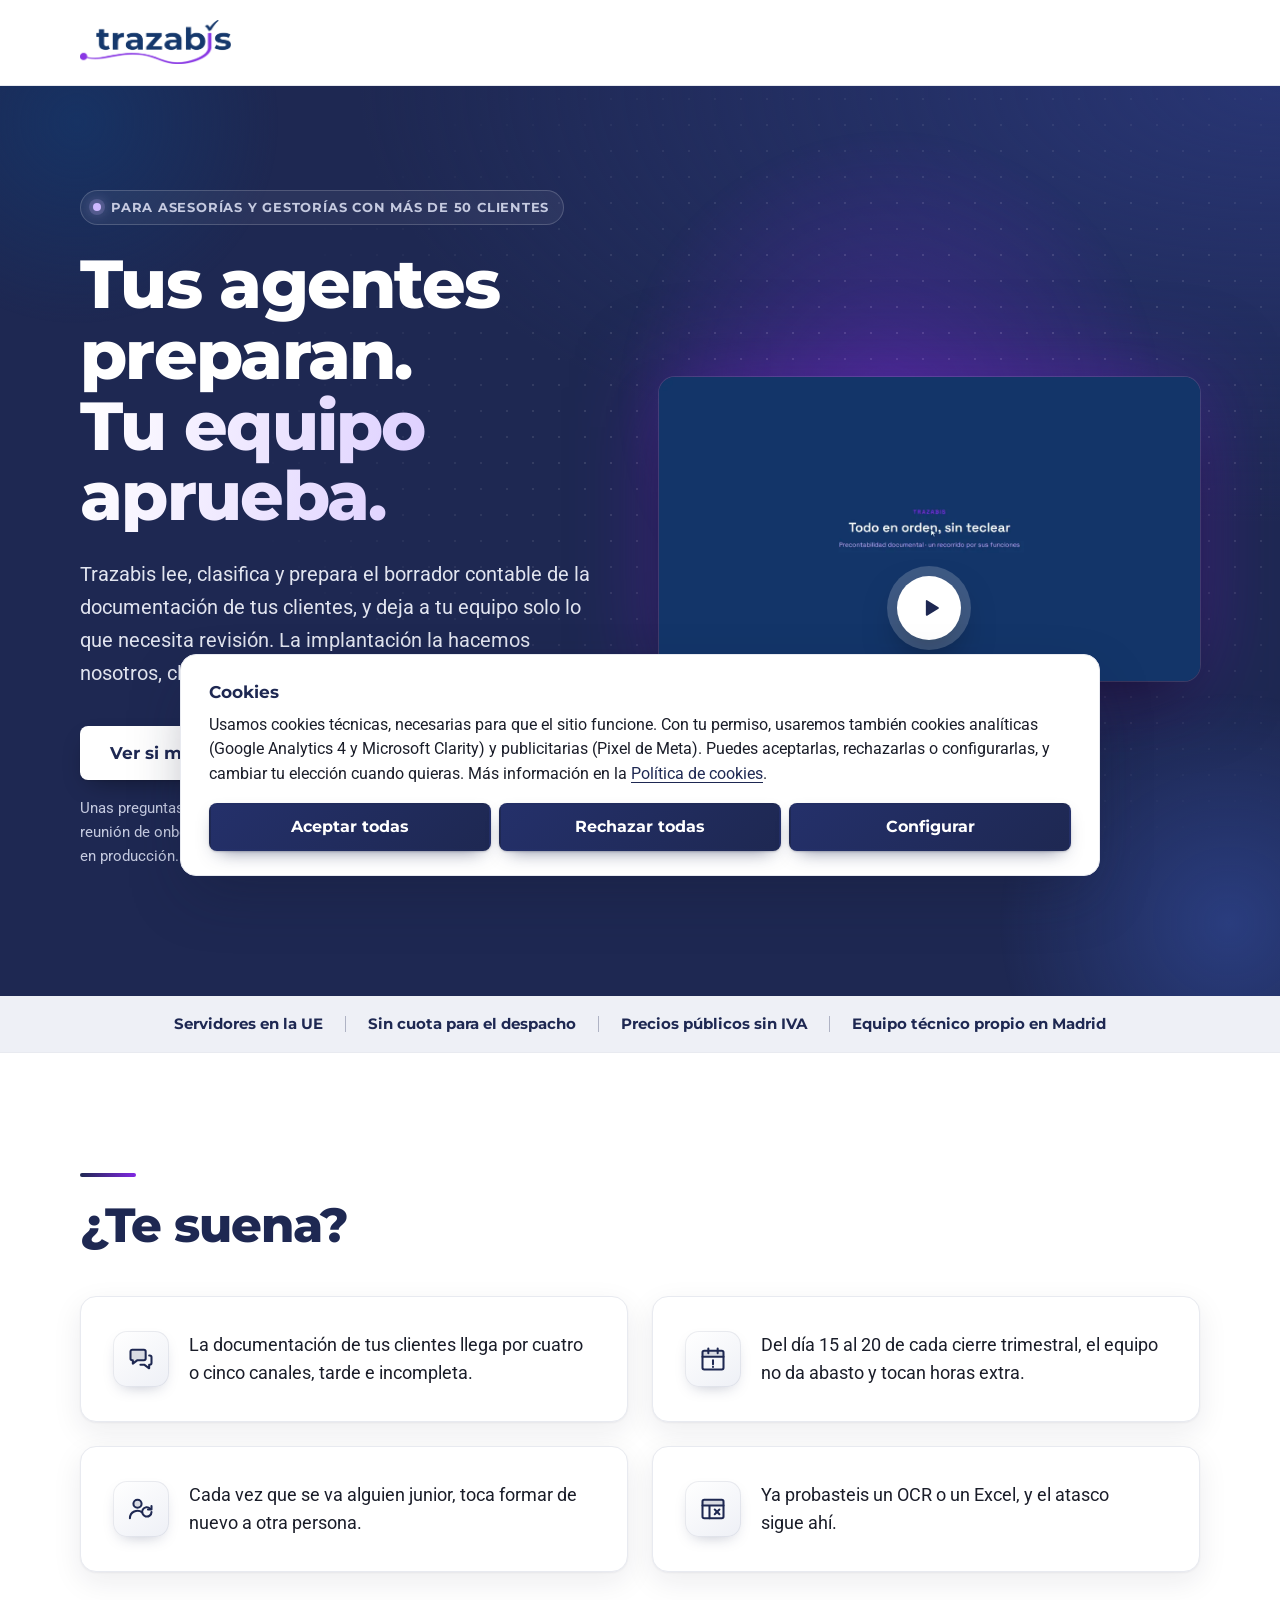
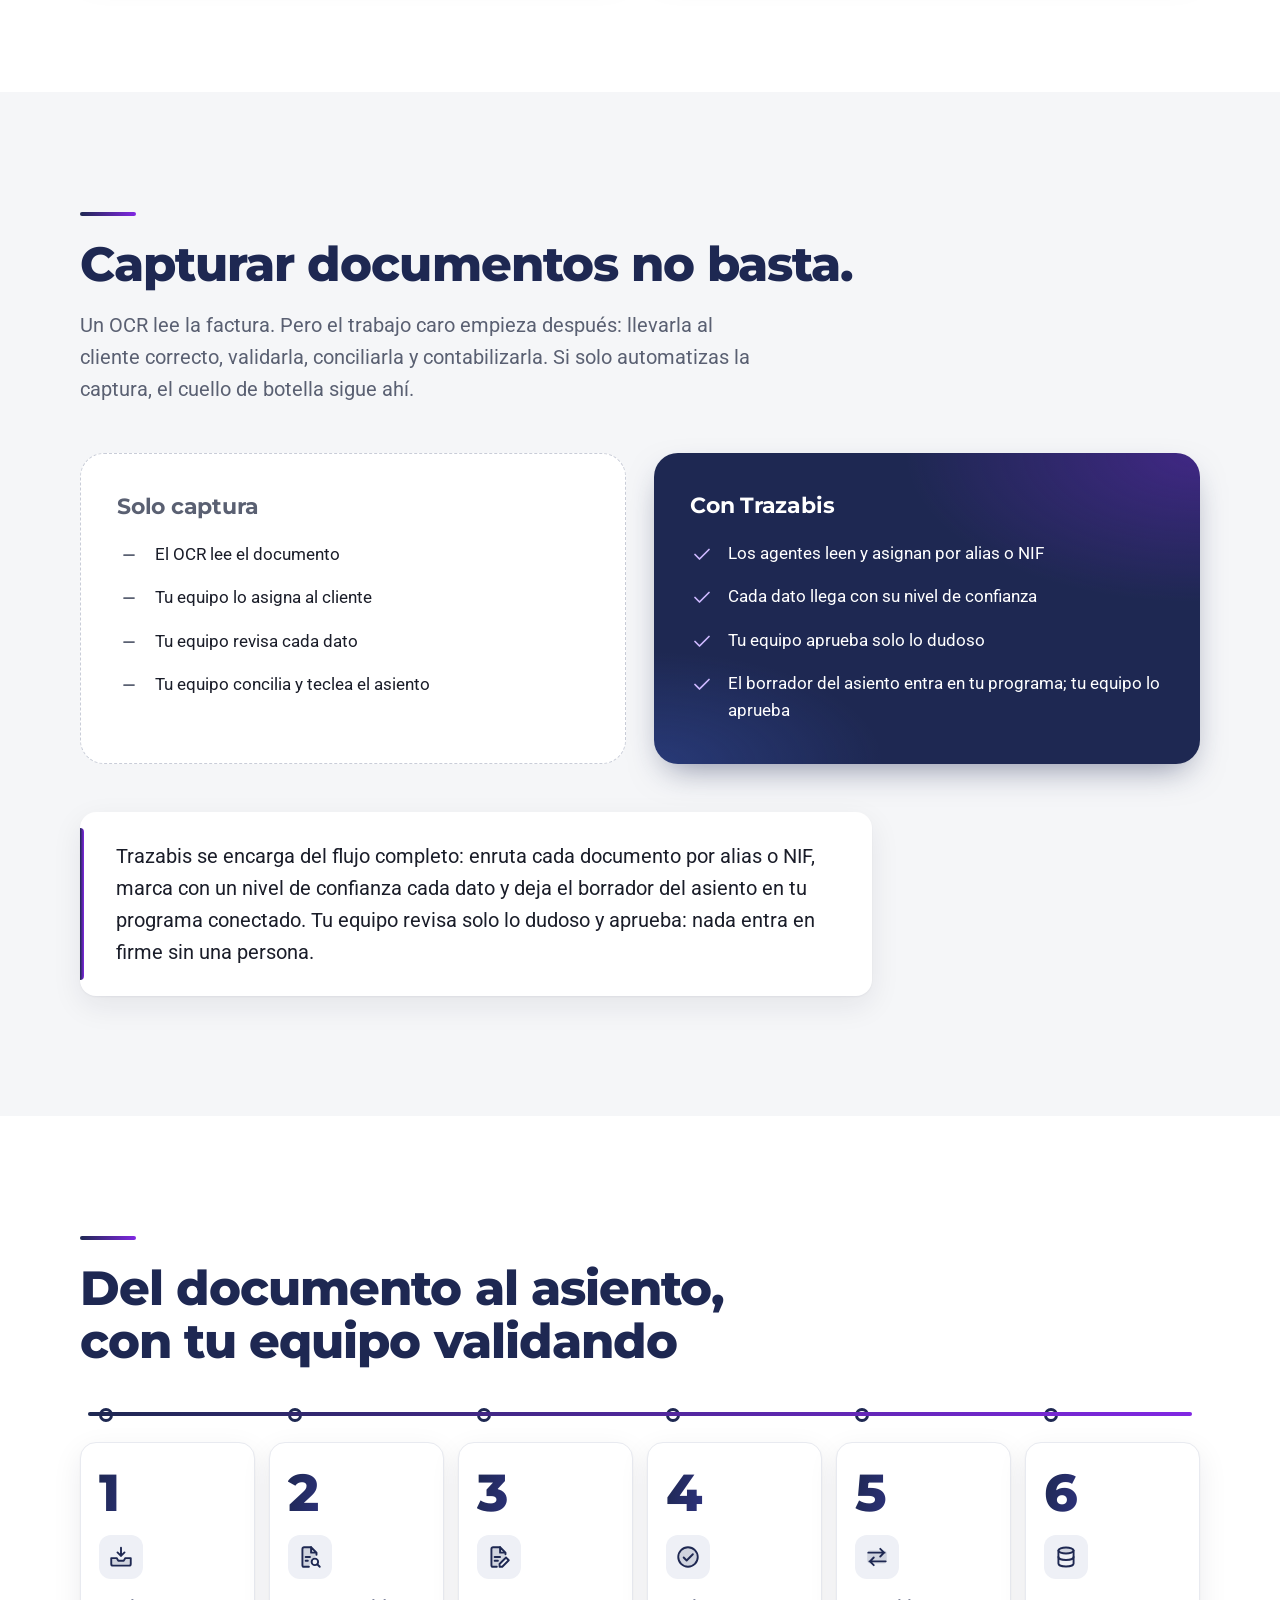
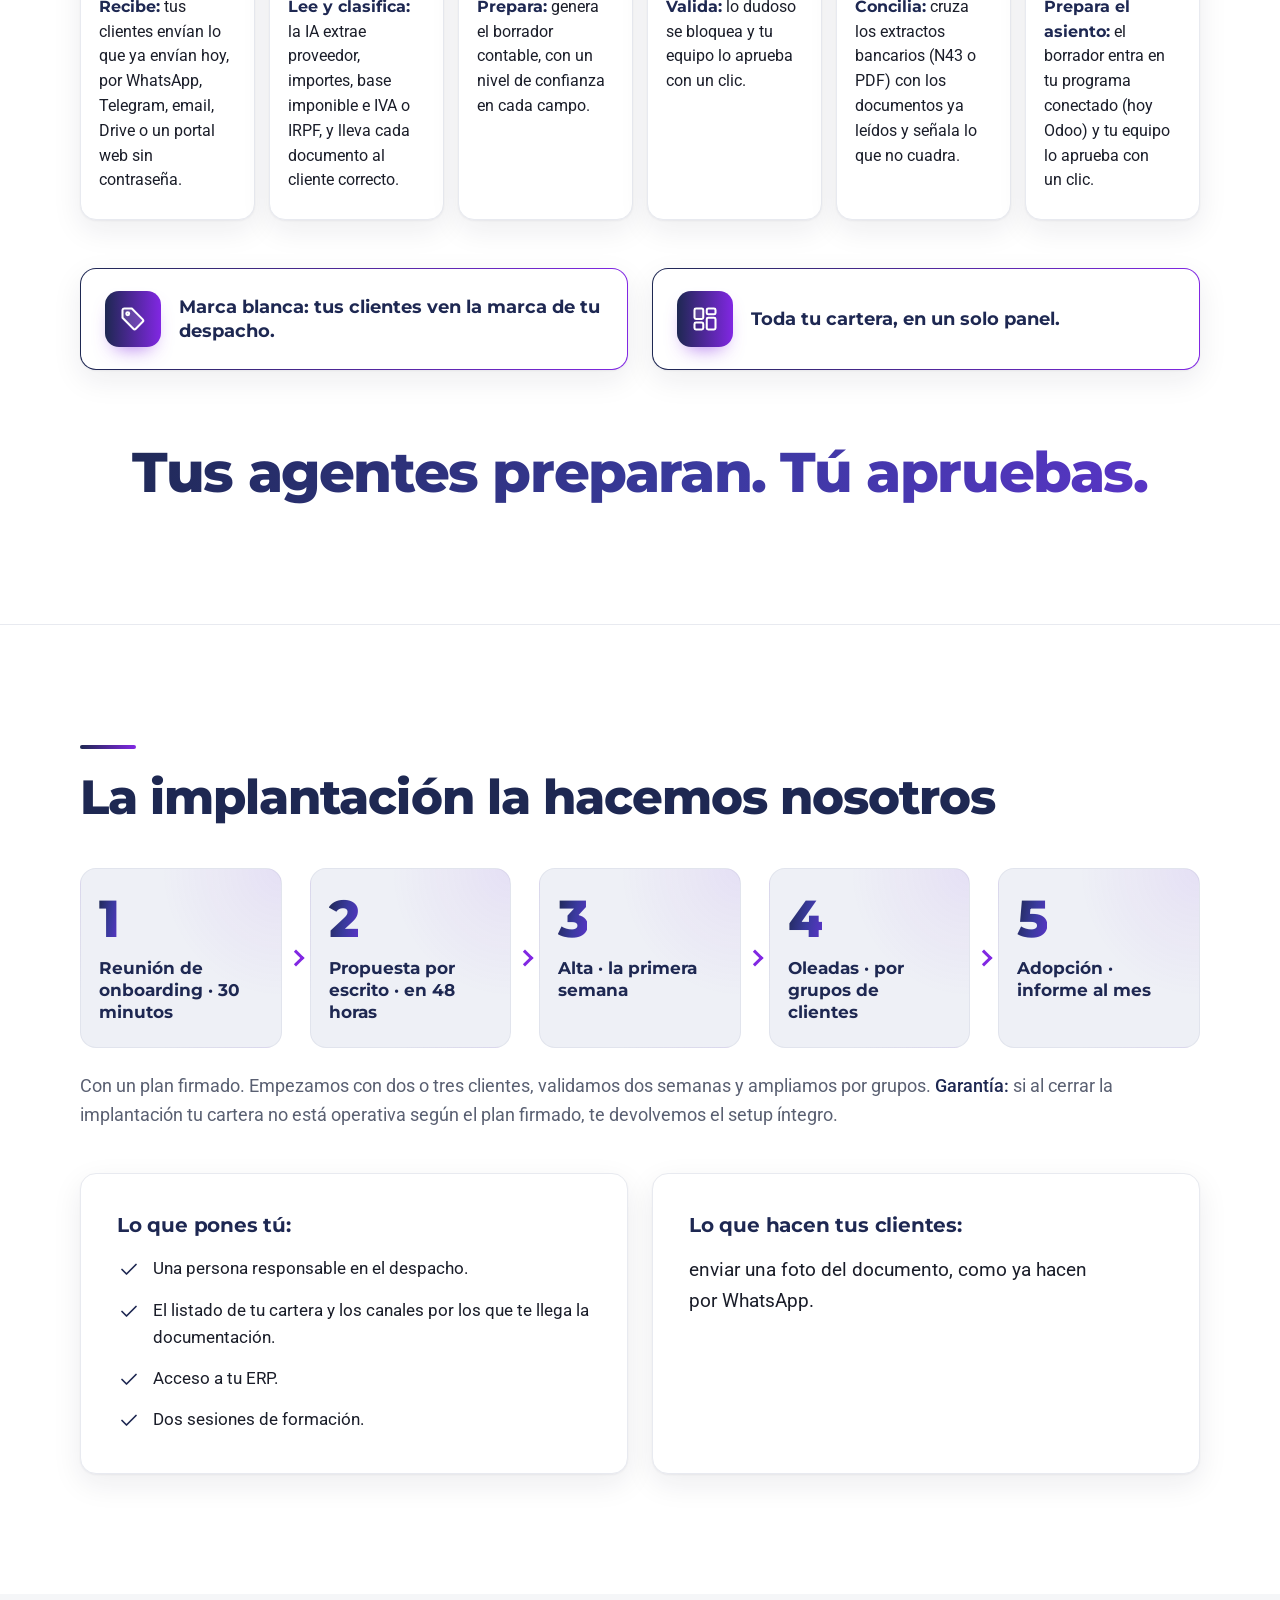
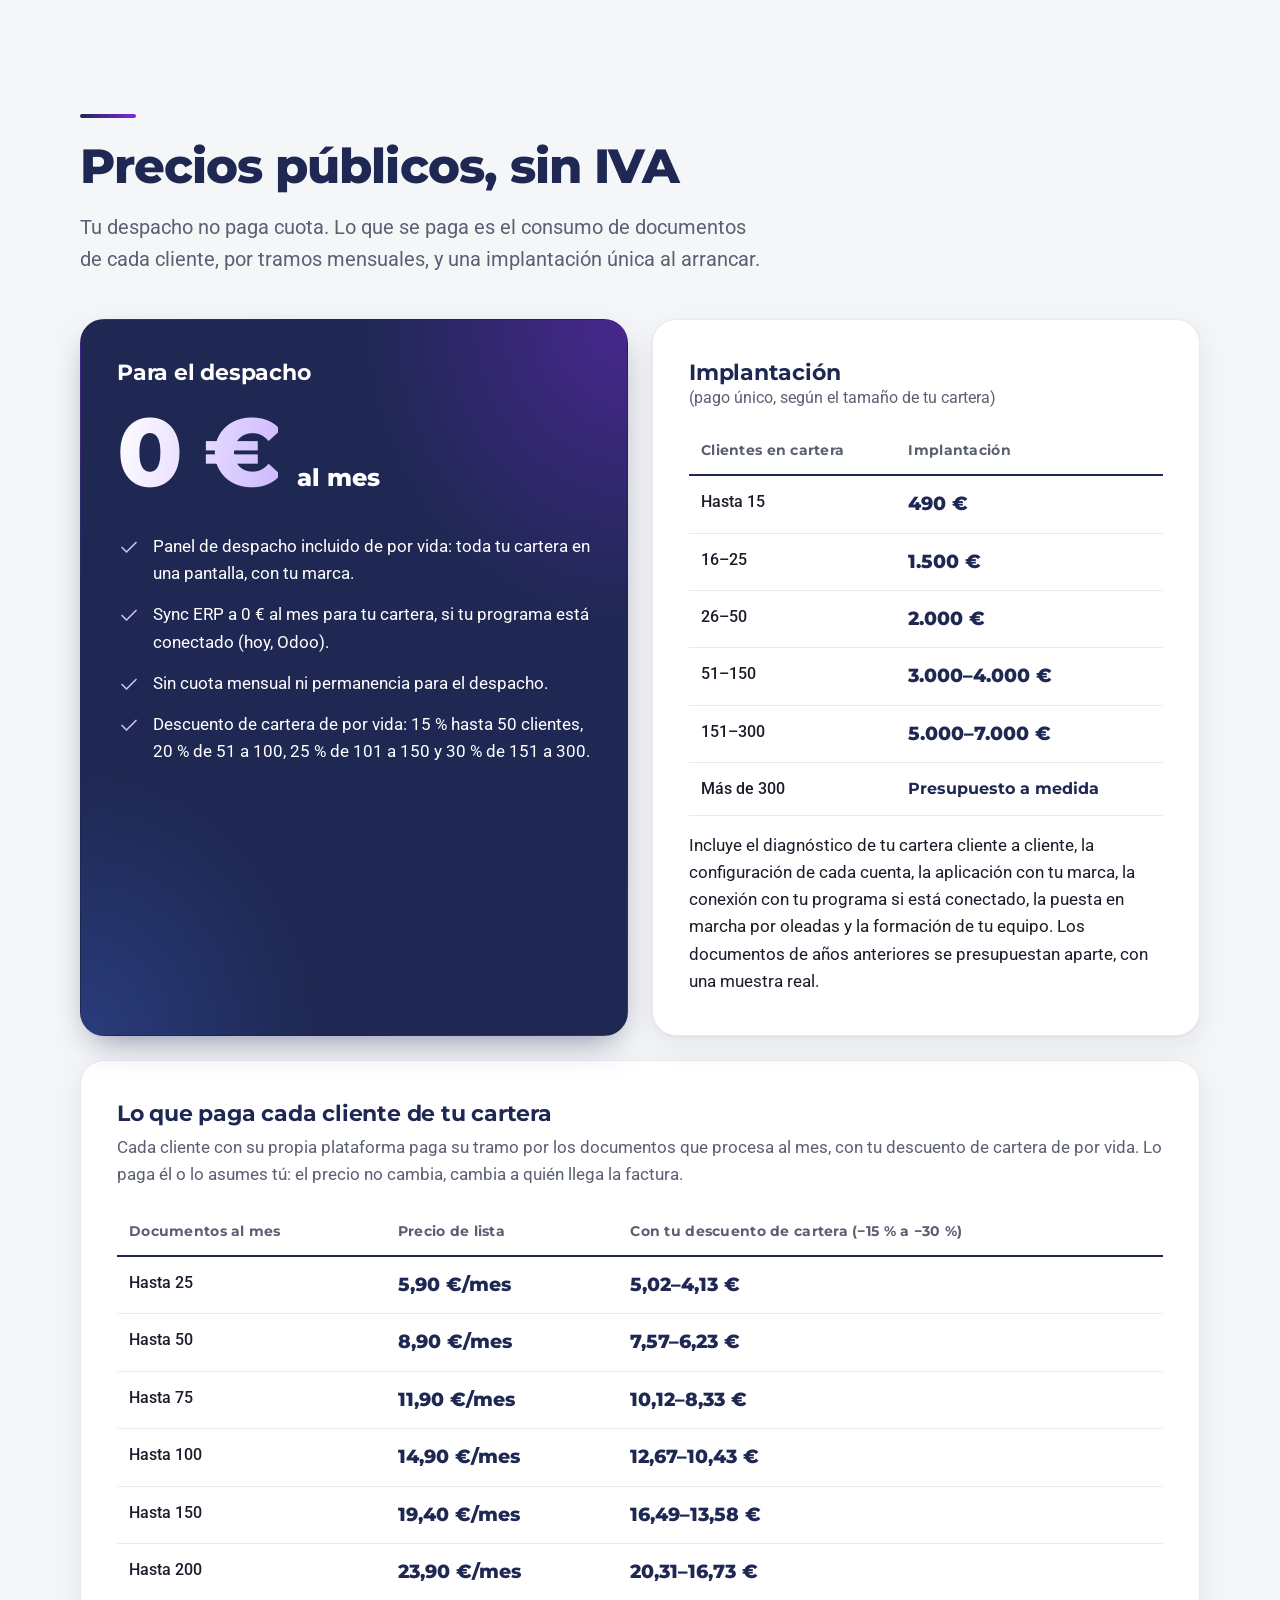
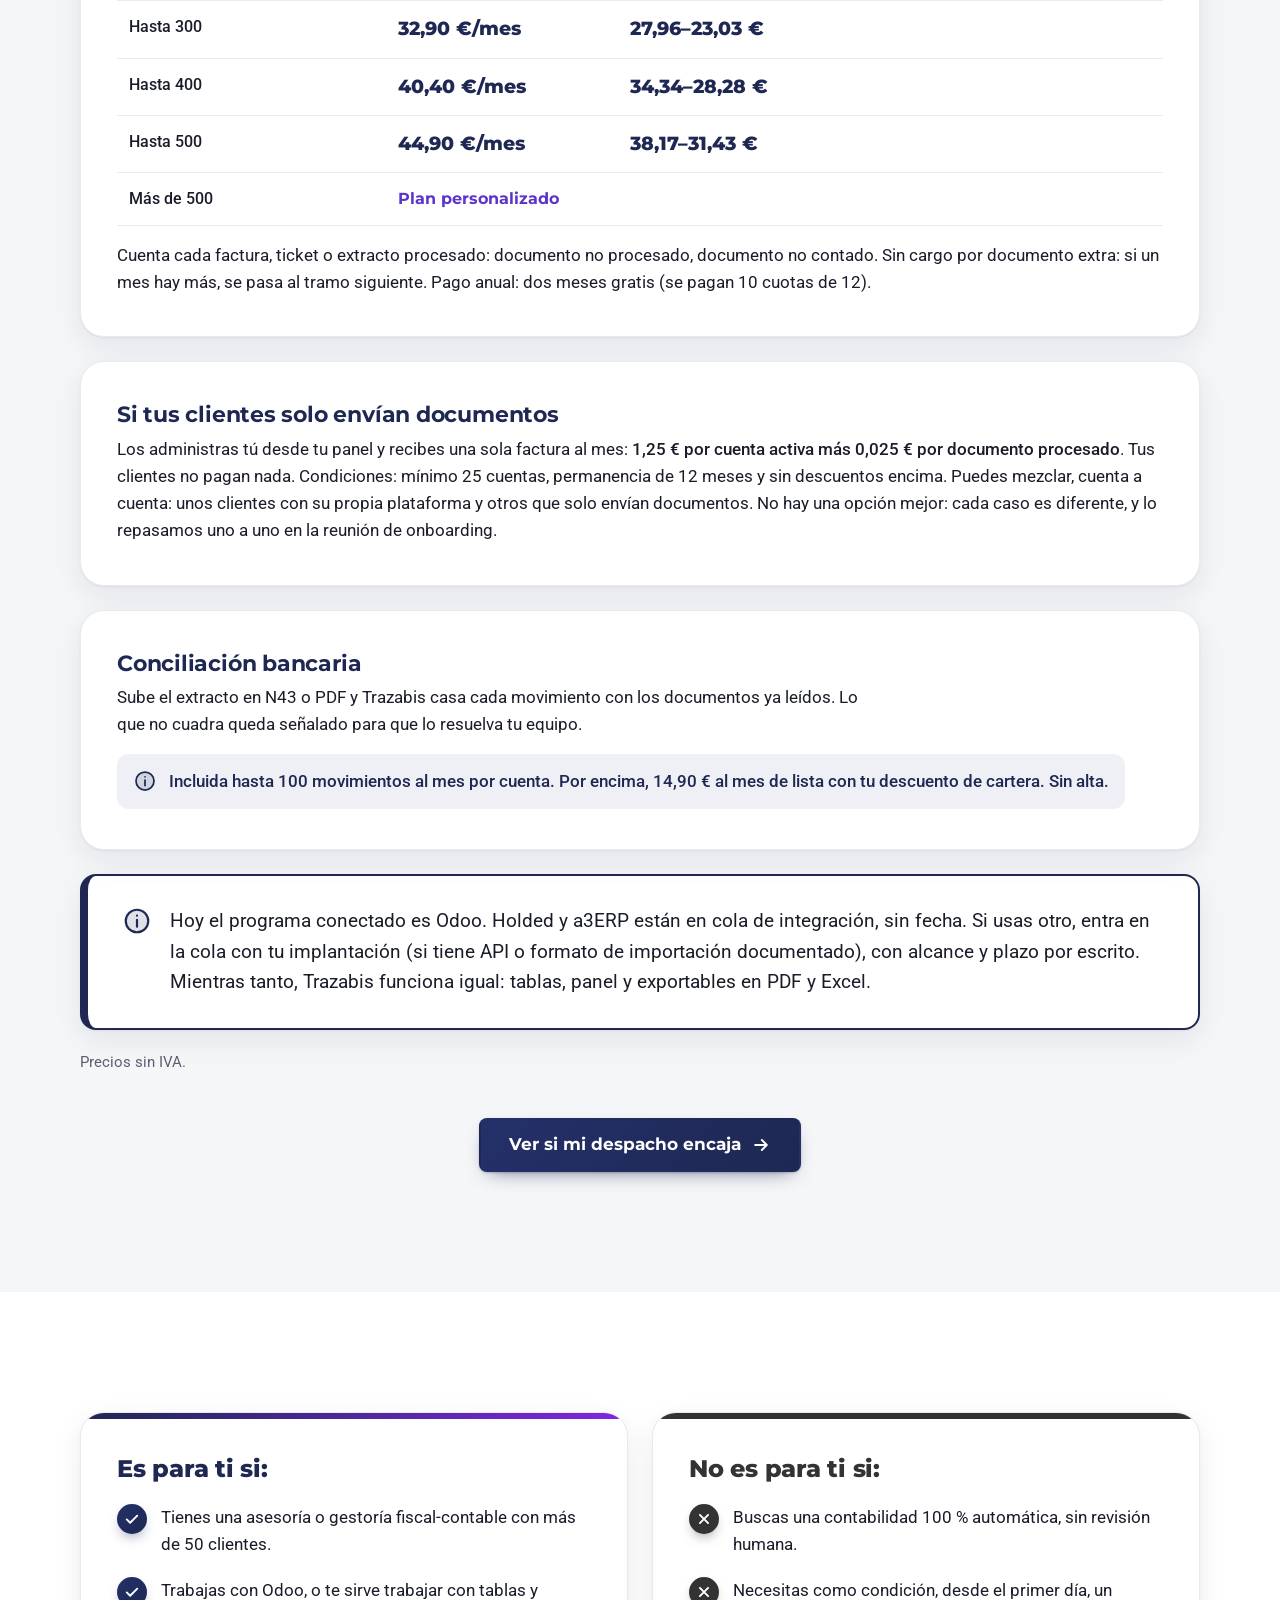
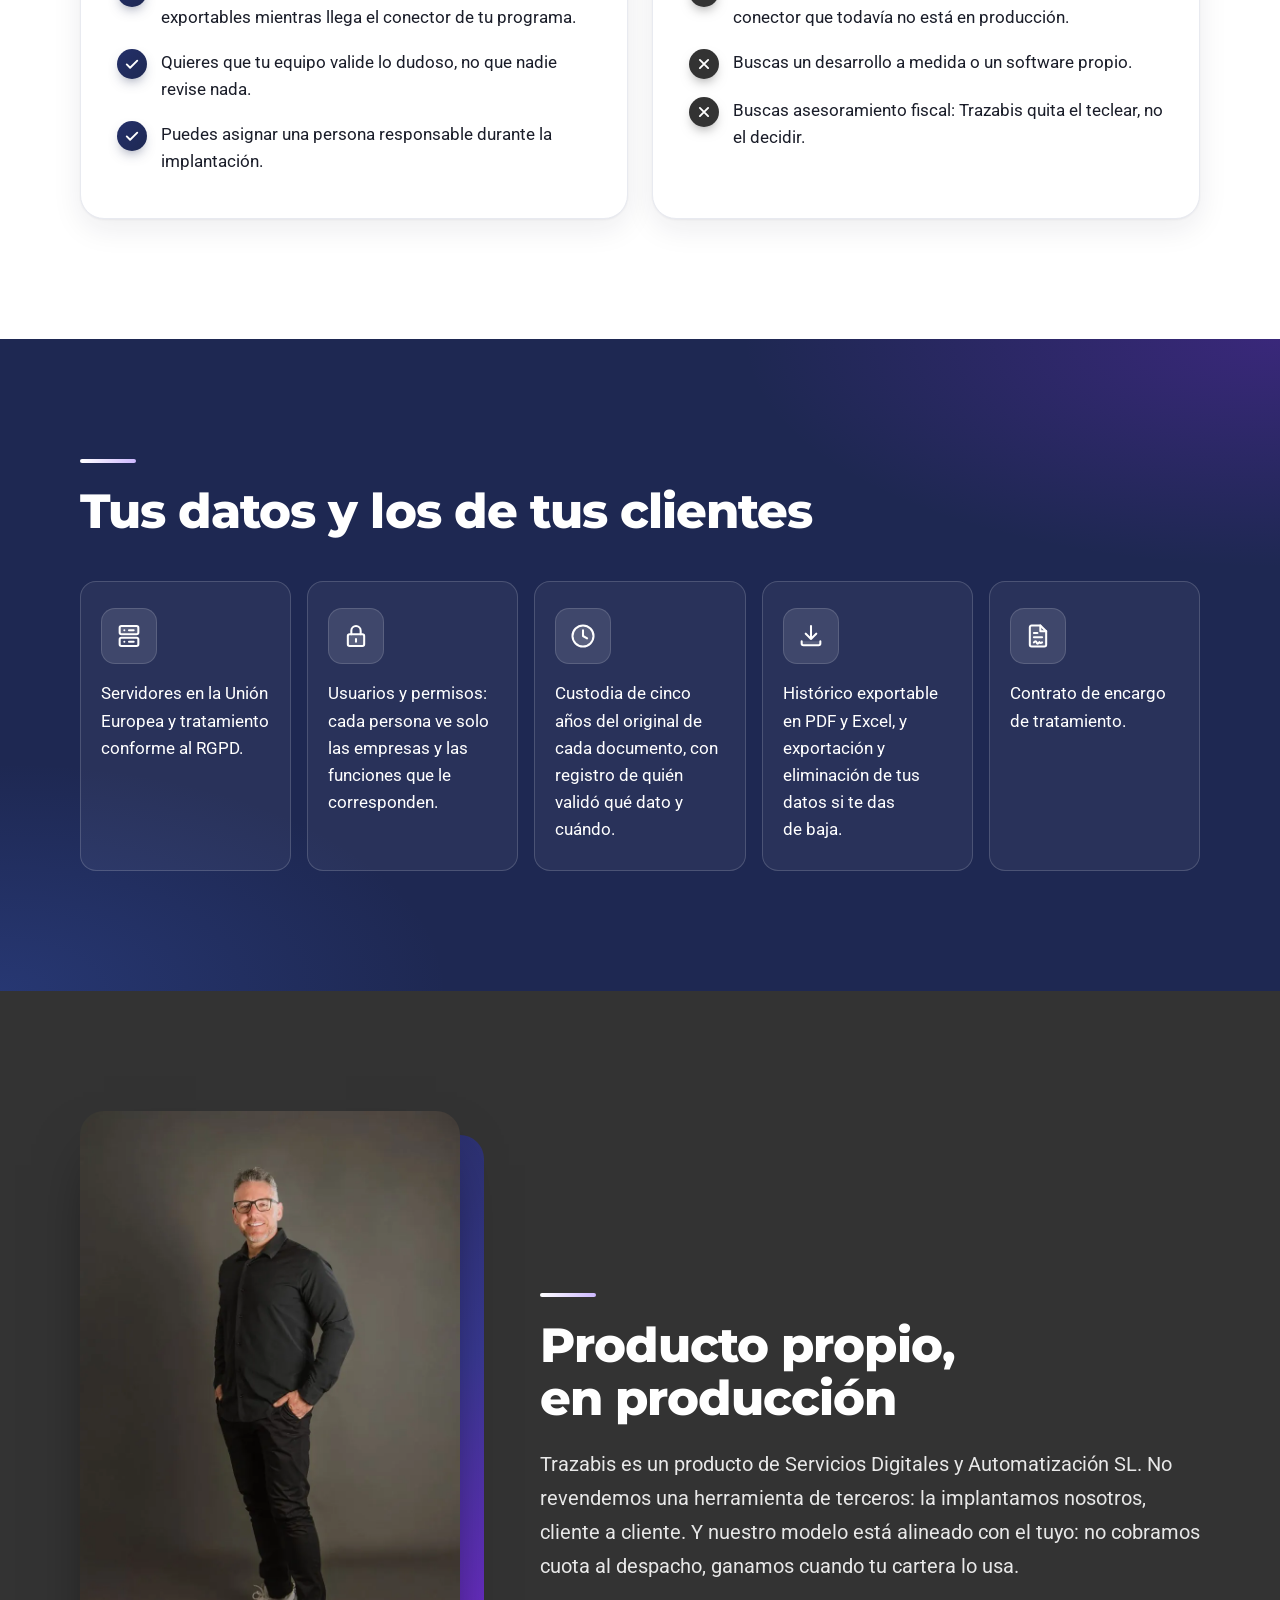
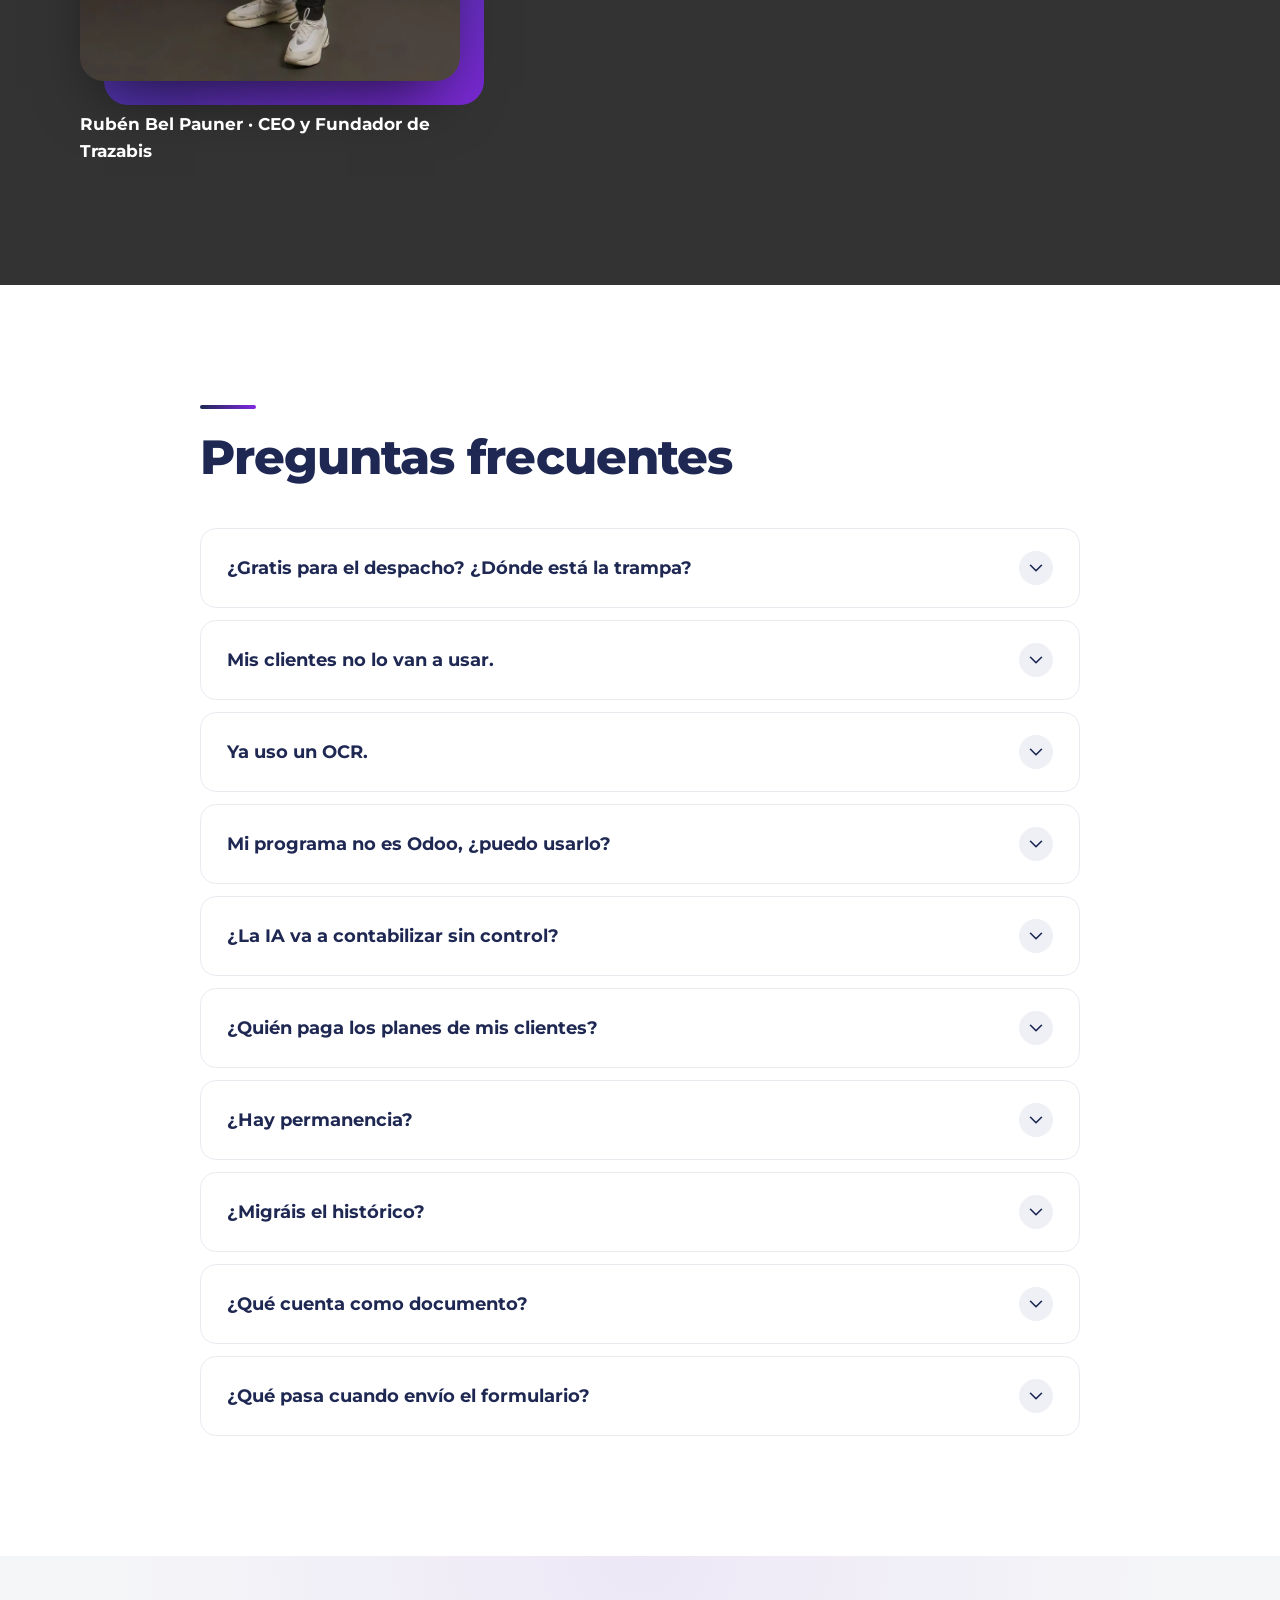
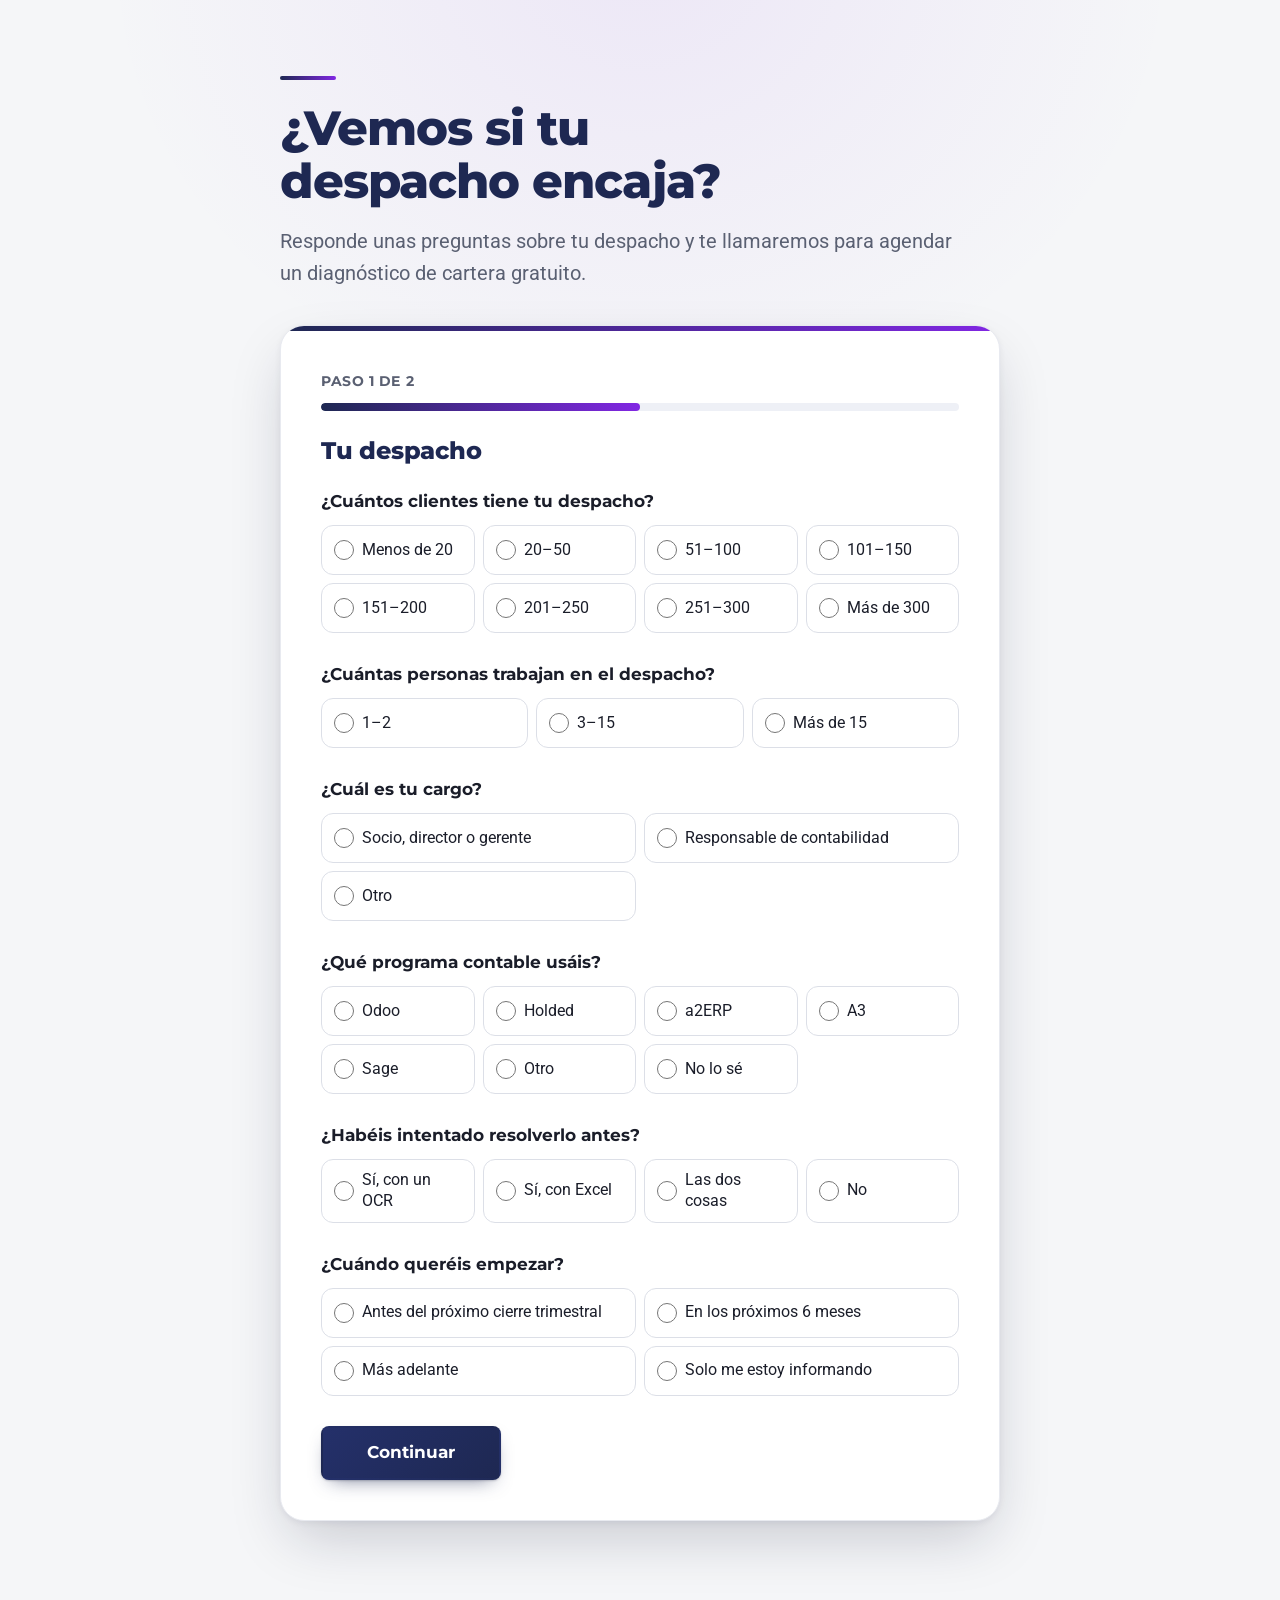
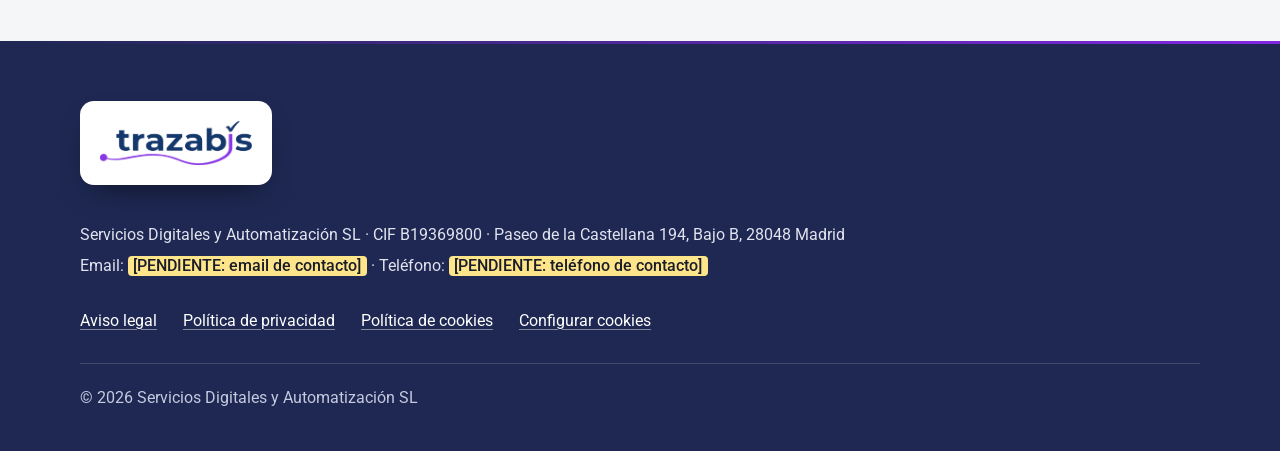
==== despachos/index.html @ 06fb233a "H · Preguntas frecuentes: respuestas con la tarifa v9 y pregunta sobre qué cuenta como documento Las" ====
<!doctype html>
<html lang="es" data-raiz="../">
<head>
  <meta charset="utf-8">
  <script>
    // Marca que hay JS (activa las animaciones de entrada) y, si la página se sirve como «/despachos»
    // (sin barra final), añade la barra para que las rutas relativas funcionen.
    (function () { document.documentElement.classList.add("js"); var p = location.pathname; if (/\/despachos$/.test(p)) location.replace(p + "/" + location.search + location.hash); })();
  </script>
  <meta name="viewport" content="width=device-width, initial-scale=1, viewport-fit=cover">
  <title>Trazabis para despachos · Tus agentes preparan. Tu equipo aprueba.</title>
  <meta name="description" content="Trazabis lee, clasifica y prepara el borrador contable de la documentación de tus clientes, y deja a tu equipo solo lo que necesita revisión. La implantación la hacemos nosotros, cliente a cliente.">
  <meta name="robots" content="noindex, follow">
  <meta name="theme-color" content="#1E2852">
  <link rel="icon" href="data:,">
  <link rel="preload" href="../assets/fonts/montserrat-latin.woff2" as="font" type="font/woff2" crossorigin>
  <link rel="preload" href="../assets/fonts/roboto-latin.woff2" as="font" type="font/woff2" crossorigin>
  <link rel="stylesheet" href="../assets/css/styles.css?v=20261012-2">
  <script src="../assets/js/config.js?v=20261012-2" defer></script>
  <script src="../assets/js/datalayer.js?v=20261012-2" defer></script>
  <script src="../assets/js/consent.js?v=20261012-2" defer></script>
  <script src="../assets/js/main.js?v=20261012-2" defer></script>
  <script src="../assets/js/formulario.js?v=20261012-2" defer></script>
  <script src="../assets/js/calculadora-integracion.js?v=20261012-2" defer></script>
  <script src="../assets/js/efectos.js?v=20261012-2" defer></script>
</head>
<body>
  <!-- Iconos de línea (sprite). Trazos con pathLength="1" para dibujarlos al aparecer; rellenos tenues de dos tonos -->
  <svg width="0" height="0" style="position:absolute;overflow:hidden" aria-hidden="true" focusable="false">
    <symbol id="i-recibe" viewBox="0 0 24 24"><path fill="currentColor" fill-opacity=".14" stroke="none" d="M3 13v5.5A1.5 1.5 0 0 0 4.5 20h15a1.5 1.5 0 0 0 1.5-1.5V13h-5l-1.5 2.5h-5L8 13H3Z"/><path pathLength="1" d="M3 13v5.5A1.5 1.5 0 0 0 4.5 20h15a1.5 1.5 0 0 0 1.5-1.5V13h-5l-1.5 2.5h-5L8 13H3Z"/><path pathLength="1" d="M12 3.5V11M8.75 7.75 12 11l3.25-3.25"/></symbol>
    <symbol id="i-lee" viewBox="0 0 24 24"><path fill="currentColor" fill-opacity=".14" stroke="none" d="M13 3H6.5A1.5 1.5 0 0 0 5 4.5v15A1.5 1.5 0 0 0 6.5 21H11l2-5 5-6V8l-5-5Z"/><path pathLength="1" d="M13 3H6.5A1.5 1.5 0 0 0 5 4.5v15A1.5 1.5 0 0 0 6.5 21H11"/><path pathLength="1" d="M13 3v5h5M13 3l5 5v2"/><path pathLength="1" d="M8 12h4M8 15.5h2"/><circle pathLength="1" cx="16.5" cy="16.5" r="3"/><path pathLength="1" d="m18.7 18.7 2.3 2.3"/></symbol>
    <symbol id="i-prepara" viewBox="0 0 24 24"><path fill="currentColor" fill-opacity=".14" stroke="none" d="M13 3H6.5A1.5 1.5 0 0 0 5 4.5v15A1.5 1.5 0 0 0 6.5 21H10l2.5-2.5 5.5-5.5V8l-5-5Z"/><path pathLength="1" d="M13 3H6.5A1.5 1.5 0 0 0 5 4.5v15A1.5 1.5 0 0 0 6.5 21H10"/><path pathLength="1" d="M13 3v5h5M13 3l5 5v1.5"/><path pathLength="1" d="M8 12h5M8 15.5h3"/><path pathLength="1" d="m18.5 12.5 2.5 2.5-6 6h-2.5v-2.5l6-6Z"/></symbol>
    <symbol id="i-valida" viewBox="0 0 24 24"><circle fill="currentColor" fill-opacity=".14" stroke="none" cx="12" cy="12" r="9"/><circle pathLength="1" cx="12" cy="12" r="9"/><path pathLength="1" d="m8 12.5 2.75 2.75L16.5 9.5"/></symbol>
    <symbol id="i-concilia" viewBox="0 0 24 24"><rect fill="currentColor" fill-opacity=".14" stroke="none" x="3" y="6" width="18" height="12" rx="3"/><path pathLength="1" d="M4 8h15M15 4.5 18.5 8 15 11.5"/><path pathLength="1" d="M20 16H5M9 12.5 5.5 16 9 19.5"/></symbol>
    <symbol id="i-asiento" viewBox="0 0 24 24"><ellipse fill="currentColor" fill-opacity=".14" stroke="none" cx="12" cy="6" rx="7" ry="2.75"/><ellipse pathLength="1" cx="12" cy="6" rx="7" ry="2.75"/><path pathLength="1" d="M5 6v12c0 1.52 3.13 2.75 7 2.75s7-1.23 7-2.75V6"/><path pathLength="1" d="M5 12c0 1.52 3.13 2.75 7 2.75s7-1.23 7-2.75"/></symbol>
    <symbol id="i-canales" viewBox="0 0 24 24"><path fill="currentColor" fill-opacity=".14" stroke="none" d="M4.5 4h10A1.5 1.5 0 0 1 16 5.5v6a1.5 1.5 0 0 1-1.5 1.5H9l-4 3v-3h-.5A1.5 1.5 0 0 1 3 11.5v-6A1.5 1.5 0 0 1 4.5 4Z"/><path pathLength="1" d="M4.5 4h10A1.5 1.5 0 0 1 16 5.5v6a1.5 1.5 0 0 1-1.5 1.5H9l-4 3v-3h-.5A1.5 1.5 0 0 1 3 11.5v-6A1.5 1.5 0 0 1 4.5 4Z"/><path pathLength="1" d="M19 9h.5a1.5 1.5 0 0 1 1.5 1.5v5a1.5 1.5 0 0 1-1.5 1.5H19v3l-4-3h-3.5"/></symbol>
    <symbol id="i-calendario" viewBox="0 0 24 24"><path fill="currentColor" fill-opacity=".14" stroke="none" d="M3 10V6.5A1.5 1.5 0 0 1 4.5 5h15A1.5 1.5 0 0 1 21 6.5V10Z"/><rect pathLength="1" x="3" y="5" width="18" height="16" rx="1.5"/><path pathLength="1" d="M3 10h18M8 3v4M16 3v4"/><path pathLength="1" d="M12 13v3.5M12 18.75v.01"/></symbol>
    <symbol id="i-relevo" viewBox="0 0 24 24"><circle fill="currentColor" fill-opacity=".14" stroke="none" cx="9" cy="7.5" r="3.5"/><circle pathLength="1" cx="9" cy="7.5" r="3.5"/><path pathLength="1" d="M2.5 20a6.5 6.5 0 0 1 10.5-5.1"/><path pathLength="1" d="M21 14.5a4 4 0 1 1-1.17-2.83"/><path pathLength="1" d="M21 9.5v3h-3"/></symbol>
    <symbol id="i-tabla" viewBox="0 0 24 24"><path fill="currentColor" fill-opacity=".14" stroke="none" d="M3 9V5.5A1.5 1.5 0 0 1 4.5 4h15A1.5 1.5 0 0 1 21 5.5V9Z"/><rect pathLength="1" x="3" y="4" width="18" height="16" rx="1.5"/><path pathLength="1" d="M3 9h18M9 9v11"/><path pathLength="1" d="m13.5 12.5 4 4M17.5 12.5l-4 4"/></symbol>
    <symbol id="i-servidor" viewBox="0 0 24 24"><rect fill="currentColor" fill-opacity=".14" stroke="none" x="4" y="3.5" width="16" height="7" rx="1.5"/><rect pathLength="1" x="4" y="3.5" width="16" height="7" rx="1.5"/><rect pathLength="1" x="4" y="13.5" width="16" height="7" rx="1.5"/><path pathLength="1" d="M8 7h.01M8 17h.01M12 7h4M12 17h4"/></symbol>
    <symbol id="i-candado" viewBox="0 0 24 24"><rect fill="currentColor" fill-opacity=".14" stroke="none" x="5" y="10.5" width="14" height="10" rx="1.5"/><rect pathLength="1" x="5" y="10.5" width="14" height="10" rx="1.5"/><path pathLength="1" d="M8 10.5v-3a4 4 0 0 1 8 0v3M12 14.5V17"/></symbol>
    <symbol id="i-reloj" viewBox="0 0 24 24"><circle fill="currentColor" fill-opacity=".14" stroke="none" cx="12" cy="12" r="9"/><circle pathLength="1" cx="12" cy="12" r="9"/><path pathLength="1" d="M12 7v5l3.5 2"/></symbol>
    <symbol id="i-descarga" viewBox="0 0 24 24"><path fill="currentColor" fill-opacity=".14" stroke="none" d="M4 16.5v2A1.5 1.5 0 0 0 5.5 20h13a1.5 1.5 0 0 0 1.5-1.5v-2Z"/><path pathLength="1" d="M12 3.5v11M7.5 10 12 14.5 16.5 10"/><path pathLength="1" d="M4 16.5v2A1.5 1.5 0 0 0 5.5 20h13a1.5 1.5 0 0 0 1.5-1.5v-2"/></symbol>
    <symbol id="i-contrato" viewBox="0 0 24 24"><path fill="currentColor" fill-opacity=".14" stroke="none" d="M14 3H6.5A1.5 1.5 0 0 0 5 4.5v15A1.5 1.5 0 0 0 6.5 21h11a1.5 1.5 0 0 0 1.5-1.5V8l-5-5Z"/><path pathLength="1" d="M14 3H6.5A1.5 1.5 0 0 0 5 4.5v15A1.5 1.5 0 0 0 6.5 21h11a1.5 1.5 0 0 0 1.5-1.5V8l-5-5Z"/><path pathLength="1" d="M14 3v5h5M8.5 9.5h3M8.5 13h7"/><path pathLength="1" d="M8.5 17.5c1-1.4 1.8-1.4 2.3 0 .5 1.4 1.3 1.4 2.4-.2.6.8 1.3 1 2.3.2"/></symbol>
    <symbol id="i-marca" viewBox="0 0 24 24"><path fill="currentColor" fill-opacity=".14" stroke="none" d="M3 4.5V11l9.3 9.3a1.5 1.5 0 0 0 2.12 0l5.88-5.88a1.5 1.5 0 0 0 0-2.12L11 3H4.5A1.5 1.5 0 0 0 3 4.5Z"/><path pathLength="1" d="M3 4.5V11l9.3 9.3a1.5 1.5 0 0 0 2.12 0l5.88-5.88a1.5 1.5 0 0 0 0-2.12L11 3H4.5A1.5 1.5 0 0 0 3 4.5Z"/><circle pathLength="1" cx="7.5" cy="7.5" r="1.25"/></symbol>
    <symbol id="i-panel" viewBox="0 0 24 24"><rect fill="currentColor" fill-opacity=".14" stroke="none" x="3" y="3" width="7.5" height="9" rx="1.25"/><rect pathLength="1" x="3" y="3" width="7.5" height="9" rx="1.25"/><rect pathLength="1" x="13.5" y="3" width="7.5" height="5" rx="1.25"/><rect pathLength="1" x="13.5" y="11" width="7.5" height="10" rx="1.25"/><rect pathLength="1" x="3" y="15" width="7.5" height="6" rx="1.25"/></symbol>
    <symbol id="i-check" viewBox="0 0 24 24"><path pathLength="1" d="m5 12.5 4.5 4.5L19 7.5"/></symbol>
    <symbol id="i-equis" viewBox="0 0 24 24"><path pathLength="1" d="M6.5 6.5l11 11M17.5 6.5l-11 11"/></symbol>
    <symbol id="i-guion" viewBox="0 0 24 24"><path pathLength="1" d="M7 12h10"/></symbol>
    <symbol id="i-info" viewBox="0 0 24 24"><circle fill="currentColor" fill-opacity=".14" stroke="none" cx="12" cy="12" r="9"/><circle pathLength="1" cx="12" cy="12" r="9"/><path pathLength="1" d="M12 11v5.5M12 7.75v.01"/></symbol>
    <symbol id="i-chevron" viewBox="0 0 24 24"><path pathLength="1" d="m6 9 6 6 6-6"/></symbol>
    <symbol id="i-telefono" viewBox="0 0 24 24"><path pathLength="1" d="M5 3.5h3.2l1.6 4.2-2 1.3a11 11 0 0 0 7.2 7.2l1.3-2 4.2 1.6V19a1.5 1.5 0 0 1-1.5 1.5A16.5 16.5 0 0 1 3.5 5 1.5 1.5 0 0 1 5 3.5Z"/></symbol>
    <symbol id="i-flecha" viewBox="0 0 24 24"><path d="M5 12h14M13 6l6 6-6 6"/></symbol>
  </svg>

  <a class="salto" href="#contenido">Saltar al contenido</a>

  <header class="barra-superior" id="inicio">
    <div class="contenedor">
      <a class="logo-enlace" href="#inicio"><img class="logo" src="../assets/img/logo-trazabis.webp" alt="Trazabis" width="643" height="187"></a>
    </div>
  </header>

  <main id="contenido">
    <!-- Sección 1 · Cabecera -->
    <section class="hero seccion--azul" aria-labelledby="titulo-principal" data-luz>
      <div class="hero__fondo" aria-hidden="true">
        <span class="hero__malla"></span>
        <span class="hero__luz hero__luz--profunda"></span>
        <span class="hero__luz hero__luz--azul"></span>
        <span class="hero__luz hero__luz--raton"></span>
      </div>
      <div class="contenedor hero__rejilla">
        <div class="hero__texto">
          <p class="antetitulo"><span class="antetitulo__punto" aria-hidden="true"></span>Para asesorías y gestorías con más de 50 clientes</p>
          <h1 id="titulo-principal"><span class="linea" style="--i:0">Tus agentes preparan.</span> <span class="linea linea--acento" style="--i:1">Tu equipo aprueba.</span></h1>
          <p class="hero__subtitulo">Trazabis lee, clasifica y prepara el borrador contable de la documentación de tus clientes, y deja a tu equipo solo lo que necesita revisión. La implantación la hacemos nosotros, cliente a cliente.</p>
          <div class="hero__accion">
            <a class="boton boton--claro" href="#formulario" data-cta="hero"><span>Ver si mi despacho encaja</span><svg class="icono boton__flecha" aria-hidden="true" focusable="false"><use href="#i-flecha"/></svg></a>
            <p class="hero__nota">Unas preguntas sobre tu despacho y te llamamos para fijar tu reunión de onboarding: 30 minutos, gratis, con un panel real en producción.</p>
          </div>
        </div>
        <div class="hero__visual">
          <div class="hero__video">
            <video class="hero__video-player" controls preload="none" playsinline width="1920" height="1080" poster="../assets/img/trazabis-demo-poster.webp" aria-label="Vídeo: Cómo funciona Trazabis, en 90 segundos">
              <source src="../assets/video/trazabis-demo.webm" type="video/webm">
              <source src="../assets/video/trazabis-demo.mp4" type="video/mp4">
            </video>
            <button type="button" class="hero__video-play" aria-label="Reproducir el vídeo: Cómo funciona Trazabis, en 90 segundos">
              <svg class="icono" viewBox="0 0 24 24" aria-hidden="true" focusable="false"><path d="M8 5.5v13l10.5-6.5L8 5.5Z"/></svg>
            </button>
          </div>
        </div>
      </div>
    </section>

    <!-- Franja de confianza -->
    <div class="franja-confianza">
      <ul class="contenedor franja-confianza__lista" aria-label="Garantías de Trazabis">
        <li>Servidores en la UE</li>
        <li>Sin cuota para el despacho</li>
        <li>Precios públicos sin IVA</li>
        <li>Equipo técnico propio en Madrid</li>
      </ul>
    </div>

    <!-- Sección 2 · El problema -->
    <section class="seccion" aria-labelledby="titulo-problema">
      <div class="contenedor">
        <div class="seccion__cabecera" data-reveal>
          <h2 class="titulo-acento" id="titulo-problema">¿Te suena?</h2>
        </div>
        <ul class="tarjetas-problema" data-stagger>
          <li class="tarjeta-problema" data-reveal data-foco>
            <span class="icono-caja"><svg class="icono" aria-hidden="true" focusable="false"><use href="#i-canales"/></svg></span>
            <p>La documentación de tus clientes llega por cuatro o cinco canales, tarde e incompleta.</p>
          </li>
          <li class="tarjeta-problema" data-reveal data-foco>
            <span class="icono-caja"><svg class="icono" aria-hidden="true" focusable="false"><use href="#i-calendario"/></svg></span>
            <p>Del día 15 al 20 de cada cierre trimestral, el equipo no da abasto y tocan horas extra.</p>
          </li>
          <li class="tarjeta-problema" data-reveal data-foco>
            <span class="icono-caja"><svg class="icono" aria-hidden="true" focusable="false"><use href="#i-relevo"/></svg></span>
            <p>Cada vez que se va alguien junior, toca formar de nuevo a otra persona.</p>
          </li>
          <li class="tarjeta-problema" data-reveal data-foco>
            <span class="icono-caja"><svg class="icono" aria-hidden="true" focusable="false"><use href="#i-tabla"/></svg></span>
            <p>Ya probasteis un OCR o un Excel, y el atasco sigue ahí.</p>
          </li>
        </ul>
      </div>
    </section>

    <!-- Sección 3 · Capturar no basta -->
    <section class="seccion seccion--gris" aria-labelledby="titulo-captura">
      <div class="contenedor">
        <h2 class="titulo-acento" id="titulo-captura" data-reveal>Capturar documentos no basta.</h2>
        <p class="entradilla" data-reveal>Un OCR lee la factura. Pero el trabajo caro empieza después: llevarla al cliente correcto, validarla, conciliarla y contabilizarla. Si solo automatizas la captura, el cuello de botella sigue ahí.</p>
        <div class="comparativa" data-stagger>
          <div class="comparativa__columna comparativa__columna--captura" data-reveal>
            <h3>Solo captura</h3>
            <ol class="comparativa__lista" data-stagger>
              <li data-reveal="fundido"><svg class="icono" aria-hidden="true" focusable="false"><use href="#i-guion"/></svg><span>El OCR lee el documento</span></li>
              <li data-reveal="fundido"><svg class="icono" aria-hidden="true" focusable="false"><use href="#i-guion"/></svg><span>Tu equipo lo asigna al cliente</span></li>
              <li data-reveal="fundido"><svg class="icono" aria-hidden="true" focusable="false"><use href="#i-guion"/></svg><span>Tu equipo revisa cada dato</span></li>
              <li data-reveal="fundido"><svg class="icono" aria-hidden="true" focusable="false"><use href="#i-guion"/></svg><span>Tu equipo concilia y teclea el asiento</span></li>
            </ol>
          </div>
          <div class="comparativa__columna comparativa__columna--trazabis" data-reveal>
            <h3>Con Trazabis</h3>
            <ol class="comparativa__lista" data-stagger>
              <li data-reveal="fundido"><svg class="icono" aria-hidden="true" focusable="false"><use href="#i-check"/></svg><span>Los agentes leen y asignan por alias o NIF</span></li>
              <li data-reveal="fundido"><svg class="icono" aria-hidden="true" focusable="false"><use href="#i-check"/></svg><span>Cada dato llega con su nivel de confianza</span></li>
              <li data-reveal="fundido"><svg class="icono" aria-hidden="true" focusable="false"><use href="#i-check"/></svg><span>Tu equipo aprueba solo lo dudoso</span></li>
              <li data-reveal="fundido"><svg class="icono" aria-hidden="true" focusable="false"><use href="#i-check"/></svg><span>El borrador del asiento entra en tu programa; tu equipo lo aprueba</span></li>
            </ol>
          </div>
        </div>
        <p class="cierre-destacado" data-reveal>Trazabis se encarga del flujo completo: enruta cada documento por alias o NIF, marca con un nivel de confianza cada dato y deja el borrador del asiento en tu programa conectado. Tu equipo revisa solo lo dudoso y aprueba: nada entra en firme sin una persona.</p>
      </div>
    </section>

    <!-- Sección 4 · Cómo funciona -->
    <section class="seccion" aria-labelledby="titulo-como">
      <div class="contenedor">
        <div class="seccion__cabecera" data-reveal>
          <h2 class="titulo-acento" id="titulo-como">Del documento al asiento, con tu equipo validando</h2>
        </div>
        <ol class="pasos" data-reveal="pista" data-stagger>
          <li class="paso-flujo" data-reveal data-foco>
            <span class="paso-flujo__numero" aria-hidden="true">1</span>
            <span class="paso-flujo__icono"><svg class="icono" aria-hidden="true" focusable="false"><use href="#i-recibe"/></svg></span>
            <p class="paso-flujo__texto"><strong>Recibe:</strong> tus clientes envían lo que ya envían hoy, por WhatsApp, Telegram, email, Drive o un portal web sin contraseña.</p>
          </li>
          <li class="paso-flujo" data-reveal data-foco>
            <span class="paso-flujo__numero" aria-hidden="true">2</span>
            <span class="paso-flujo__icono"><svg class="icono" aria-hidden="true" focusable="false"><use href="#i-lee"/></svg></span>
            <p class="paso-flujo__texto"><strong>Lee y clasifica:</strong> la IA extrae proveedor, importes, base imponible e IVA o IRPF, y lleva cada documento al cliente correcto.</p>
          </li>
          <li class="paso-flujo" data-reveal data-foco>
            <span class="paso-flujo__numero" aria-hidden="true">3</span>
            <span class="paso-flujo__icono"><svg class="icono" aria-hidden="true" focusable="false"><use href="#i-prepara"/></svg></span>
            <p class="paso-flujo__texto"><strong>Prepara:</strong> genera el borrador contable, con un nivel de confianza en cada campo.</p>
          </li>
          <li class="paso-flujo" data-reveal data-foco>
            <span class="paso-flujo__numero" aria-hidden="true">4</span>
            <span class="paso-flujo__icono"><svg class="icono" aria-hidden="true" focusable="false"><use href="#i-valida"/></svg></span>
            <p class="paso-flujo__texto"><strong>Valida:</strong> lo dudoso se bloquea y tu equipo lo aprueba con un clic.</p>
          </li>
          <li class="paso-flujo" data-reveal data-foco>
            <span class="paso-flujo__numero" aria-hidden="true">5</span>
            <span class="paso-flujo__icono"><svg class="icono" aria-hidden="true" focusable="false"><use href="#i-concilia"/></svg></span>
            <p class="paso-flujo__texto"><strong>Concilia:</strong> cruza los extractos bancarios (N43 o PDF) con los documentos ya leídos y señala lo que no cuadra.</p>
          </li>
          <li class="paso-flujo" data-reveal data-foco>
            <span class="paso-flujo__numero" aria-hidden="true">6</span>
            <span class="paso-flujo__icono"><svg class="icono" aria-hidden="true" focusable="false"><use href="#i-asiento"/></svg></span>
            <p class="paso-flujo__texto"><strong>Prepara el asiento:</strong> el borrador entra en tu programa conectado (hoy Odoo) y tu equipo lo aprueba con un clic.</p>
          </li>
        </ol>
        <ul class="destacados" data-stagger>
          <li class="destacado" data-reveal>
            <span class="icono-caja"><svg class="icono" aria-hidden="true" focusable="false"><use href="#i-marca"/></svg></span>
            <span>Marca blanca: tus clientes ven la marca de tu despacho.</span>
          </li>
          <li class="destacado" data-reveal>
            <span class="icono-caja"><svg class="icono" aria-hidden="true" focusable="false"><use href="#i-panel"/></svg></span>
            <span>Toda tu cartera, en un solo panel.</span>
          </li>
        </ul>
        <p class="lema texto-degradado" data-reveal>Tus agentes preparan. Tú apruebas.</p>
      </div>
    </section>

    <!-- Sección 5 · Vídeo: solo se inserta en el DOM si VIDEO_URL tiene valor (ver main.js) -->
    <template id="plantilla-video">
      <section class="seccion seccion--azul" id="video" aria-labelledby="titulo-video">
        <div class="contenedor contenedor--estrecho">
          <h2 class="titulo-acento" id="titulo-video" data-reveal>Cómo funciona Trazabis, en 90 segundos</h2>
          <div class="video-marco" data-reveal="escala">
            <video controls preload="metadata" playsinline width="1280" height="720"></video>
          </div>
          <p class="pendiente video-pendiente" data-video-poster-pendiente hidden>[PENDIENTE: imagen de póster del vídeo]</p>
          <div class="cta-bloque">
            <a class="boton boton--claro" href="#formulario" data-cta="video"><span>Ver si mi despacho encaja</span><svg class="icono boton__flecha" aria-hidden="true" focusable="false"><use href="#i-flecha"/></svg></a>
          </div>
        </div>
      </section>
    </template>

    <!-- Sección 6 · Cómo lo implantamos -->
    <section class="seccion seccion--separada" aria-labelledby="titulo-implantacion">
      <div class="contenedor">
        <div class="seccion__cabecera" data-reveal>
          <h2 class="titulo-acento" id="titulo-implantacion">La implantación la hacemos nosotros</h2>
        </div>
        <ol class="fases fases--cinco" data-stagger>
          <li class="fase" data-reveal><span class="fase__numero" aria-hidden="true">1</span><span class="fase__nombre">Reunión de onboarding · 30 minutos</span></li>
          <li class="fase" data-reveal><span class="fase__numero" aria-hidden="true">2</span><span class="fase__nombre">Propuesta por escrito · en 48 horas</span></li>
          <li class="fase" data-reveal><span class="fase__numero" aria-hidden="true">3</span><span class="fase__nombre">Alta · la primera semana</span></li>
          <li class="fase" data-reveal><span class="fase__numero" aria-hidden="true">4</span><span class="fase__nombre">Oleadas · por grupos de clientes</span></li>
          <li class="fase" data-reveal><span class="fase__numero" aria-hidden="true">5</span><span class="fase__nombre">Adopción · informe al mes</span></li>
        </ol>
        <p class="fases-nota" data-reveal>Con un plan firmado. Empezamos con dos o tres clientes, validamos dos semanas y ampliamos por grupos. <strong>Garantía:</strong> si al cerrar la implantación tu cartera no está operativa según el plan firmado, te devolvemos el setup íntegro.</p>
        <div class="implantacion-rejilla" data-stagger>
          <div class="tarjeta" data-reveal data-foco>
            <h3>Lo que pones tú:</h3>
            <ul class="lista-marcas">
              <li><svg class="icono" aria-hidden="true" focusable="false"><use href="#i-check"/></svg><span>Una persona responsable en el despacho.</span></li>
              <li><svg class="icono" aria-hidden="true" focusable="false"><use href="#i-check"/></svg><span>El listado de tu cartera y los canales por los que te llega la documentación.</span></li>
              <li><svg class="icono" aria-hidden="true" focusable="false"><use href="#i-check"/></svg><span>Acceso a tu ERP.</span></li>
              <li><svg class="icono" aria-hidden="true" focusable="false"><use href="#i-check"/></svg><span>Dos sesiones de formación.</span></li>
            </ul>
          </div>
          <div class="tarjeta" data-reveal data-foco>
            <h3>Lo que hacen tus clientes:</h3>
            <p class="tarjeta__texto">enviar una foto del documento, como ya hacen por WhatsApp.</p>
          </div>
        </div>
      </div>
    </section>

    <!-- Sección 7 · Inversión -->
    <section class="seccion seccion--gris" id="inversion" aria-labelledby="titulo-inversion">
      <div class="contenedor">
        <div class="seccion__cabecera" data-reveal>
          <h2 class="titulo-acento" id="titulo-inversion">Precios públicos, sin IVA</h2>
          <p class="entradilla">Tu despacho no paga cuota. Lo que se paga es el consumo de documentos de cada cliente, por tramos mensuales, y una implantación única al arrancar.</p>
        </div>

        <div class="precios-rejilla" data-stagger>

          <div class="bloque-precio bloque-precio--destacado" data-reveal>
            <h3>Para el despacho</h3>
            <p class="precio-grande"><span class="precio-grande__cifra">0&nbsp;€</span> al mes</p>
            <ul class="lista-marcas">
              <li><svg class="icono" aria-hidden="true" focusable="false"><use href="#i-check"/></svg><span>Panel de despacho incluido de por vida: toda tu cartera en una pantalla, con tu marca.</span></li>
              <li><svg class="icono" aria-hidden="true" focusable="false"><use href="#i-check"/></svg><span>Sync ERP a 0&nbsp;€ al mes para tu cartera, si tu programa está conectado (hoy, Odoo).</span></li>
              <li><svg class="icono" aria-hidden="true" focusable="false"><use href="#i-check"/></svg><span>Sin cuota mensual ni permanencia para el despacho.</span></li>
              <li><svg class="icono" aria-hidden="true" focusable="false"><use href="#i-check"/></svg><span>Descuento de cartera de por vida: 15&nbsp;% hasta 50 clientes, 20&nbsp;% de 51 a 100, 25&nbsp;% de 101 a 150 y 30&nbsp;% de 151 a 300.</span></li>
            </ul>
          </div>

          <div class="bloque-precio" data-reveal data-foco>
            <h3>Implantación <span class="bloque-precio__nota-titulo">(pago único, según el tamaño de tu cartera)</span></h3>
            <table class="tabla">
              <thead>
                <tr><th scope="col">Clientes en cartera</th><th scope="col">Implantación</th><th scope="col" data-fundador>Despacho Fundador (−40&nbsp;%)</th></tr>
              </thead>
              <tbody>
                <tr><th scope="row">Hasta 15</th><td><span class="cifra">490&nbsp;€</span></td><td data-fundador><span class="cifra">294&nbsp;€</span></td></tr>
                <tr><th scope="row">16–25</th><td><span class="cifra">1.500&nbsp;€</span></td><td data-fundador><span class="cifra">900&nbsp;€</span></td></tr>
                <tr><th scope="row">26–50</th><td><span class="cifra">2.000&nbsp;€</span></td><td data-fundador><span class="cifra">1.200&nbsp;€</span></td></tr>
                <tr><th scope="row">51–150</th><td><span class="cifra">3.000–4.000&nbsp;€</span></td><td data-fundador><span class="cifra">1.800–2.400&nbsp;€</span></td></tr>
                <tr><th scope="row">151–300</th><td><span class="cifra">5.000–7.000&nbsp;€</span></td><td data-fundador><span class="cifra">3.000–4.200&nbsp;€</span></td></tr>
                <tr><th scope="row">Más de 300</th><td colspan="2" data-colspan-sin-fundador="1"><span class="cifra cifra--texto">Presupuesto a medida</span></td></tr>
              </tbody>
            </table>
            <p>Incluye el diagnóstico de tu cartera cliente a cliente, la configuración de cada cuenta, la aplicación con tu marca, la conexión con tu programa si está conectado, la puesta en marcha por oleadas y la formación de tu equipo. Los documentos de años anteriores se presupuestan aparte, con una muestra real.</p>
          </div>

          <div class="bloque-precio bloque-precio--ancho" data-reveal>
            <h3>Lo que paga cada cliente de tu cartera</h3>
            <p class="planes-intro">Cada cliente con su propia plataforma paga su tramo por los documentos que procesa al mes, con tu descuento de cartera de por vida. Lo paga él o lo asumes tú: el precio no cambia, cambia a quién llega la factura.</p>
            <table class="tabla tabla--apilable" role="table">
              <thead role="rowgroup">
                <tr role="row">
                  <th role="columnheader" scope="col">Documentos al mes</th>
                  <th role="columnheader" scope="col">Precio de lista</th>
                  <th role="columnheader" scope="col">Con tu descuento de cartera (−15&nbsp;% a −30&nbsp;%)</th>
                  <th role="columnheader" scope="col" data-fundador>Despacho Fundador (−30&nbsp;%)</th>
                </tr>
              </thead>
              <tbody role="rowgroup">
                <tr role="row"><th role="rowheader" scope="row">Hasta 25</th><td role="cell" data-etiqueta="Precio de lista"><span class="cifra">5,90&nbsp;€/mes</span></td><td role="cell" data-etiqueta="Con tu descuento de cartera"><span class="cifra">5,02–4,13&nbsp;€</span></td><td role="cell" data-etiqueta="Despacho Fundador" data-fundador><span class="cifra">4,13&nbsp;€</span></td></tr>
                <tr role="row"><th role="rowheader" scope="row">Hasta 50</th><td role="cell" data-etiqueta="Precio de lista"><span class="cifra">8,90&nbsp;€/mes</span></td><td role="cell" data-etiqueta="Con tu descuento de cartera"><span class="cifra">7,57–6,23&nbsp;€</span></td><td role="cell" data-etiqueta="Despacho Fundador" data-fundador><span class="cifra">6,23&nbsp;€</span></td></tr>
                <tr role="row"><th role="rowheader" scope="row">Hasta 75</th><td role="cell" data-etiqueta="Precio de lista"><span class="cifra">11,90&nbsp;€/mes</span></td><td role="cell" data-etiqueta="Con tu descuento de cartera"><span class="cifra">10,12–8,33&nbsp;€</span></td><td role="cell" data-etiqueta="Despacho Fundador" data-fundador><span class="cifra">8,33&nbsp;€</span></td></tr>
                <tr role="row"><th role="rowheader" scope="row">Hasta 100</th><td role="cell" data-etiqueta="Precio de lista"><span class="cifra">14,90&nbsp;€/mes</span></td><td role="cell" data-etiqueta="Con tu descuento de cartera"><span class="cifra">12,67–10,43&nbsp;€</span></td><td role="cell" data-etiqueta="Despacho Fundador" data-fundador><span class="cifra">10,43&nbsp;€</span></td></tr>
                <tr role="row"><th role="rowheader" scope="row">Hasta 150</th><td role="cell" data-etiqueta="Precio de lista"><span class="cifra">19,40&nbsp;€/mes</span></td><td role="cell" data-etiqueta="Con tu descuento de cartera"><span class="cifra">16,49–13,58&nbsp;€</span></td><td role="cell" data-etiqueta="Despacho Fundador" data-fundador><span class="cifra">13,58&nbsp;€</span></td></tr>
                <tr role="row"><th role="rowheader" scope="row">Hasta 200</th><td role="cell" data-etiqueta="Precio de lista"><span class="cifra">23,90&nbsp;€/mes</span></td><td role="cell" data-etiqueta="Con tu descuento de cartera"><span class="cifra">20,31–16,73&nbsp;€</span></td><td role="cell" data-etiqueta="Despacho Fundador" data-fundador><span class="cifra">16,73&nbsp;€</span></td></tr>
                <tr role="row"><th role="rowheader" scope="row">Hasta 300</th><td role="cell" data-etiqueta="Precio de lista"><span class="cifra">32,90&nbsp;€/mes</span></td><td role="cell" data-etiqueta="Con tu descuento de cartera"><span class="cifra">27,96–23,03&nbsp;€</span></td><td role="cell" data-etiqueta="Despacho Fundador" data-fundador><span class="cifra">23,03&nbsp;€</span></td></tr>
                <tr role="row"><th role="rowheader" scope="row">Hasta 400</th><td role="cell" data-etiqueta="Precio de lista"><span class="cifra">40,40&nbsp;€/mes</span></td><td role="cell" data-etiqueta="Con tu descuento de cartera"><span class="cifra">34,34–28,28&nbsp;€</span></td><td role="cell" data-etiqueta="Despacho Fundador" data-fundador><span class="cifra">28,28&nbsp;€</span></td></tr>
                <tr role="row"><th role="rowheader" scope="row">Hasta 500</th><td role="cell" data-etiqueta="Precio de lista"><span class="cifra">44,90&nbsp;€/mes</span></td><td role="cell" data-etiqueta="Con tu descuento de cartera"><span class="cifra">38,17–31,43&nbsp;€</span></td><td role="cell" data-etiqueta="Despacho Fundador" data-fundador><span class="cifra">31,43&nbsp;€</span></td></tr>
                <tr role="row"><th role="rowheader" scope="row">Más de 500</th><td role="cell" colspan="3" data-colspan-sin-fundador="2"><span class="cifra cifra--texto">Plan personalizado</span></td></tr>
              </tbody>
            </table>
            <p>Cuenta cada factura, ticket o extracto procesado: documento no procesado, documento no contado. Sin cargo por documento extra: si un mes hay más, se pasa al tramo siguiente. Pago anual: dos meses gratis (se pagan 10 cuotas de 12).</p>
          </div>

          <div class="bloque-precio bloque-precio--ancho" data-reveal>
            <h3>Si tus clientes solo envían documentos</h3>
            <p>Los administras tú desde tu panel y recibes una sola factura al mes: <strong>1,25&nbsp;€ por cuenta activa más 0,025&nbsp;€ por documento procesado</strong>. Tus clientes no pagan nada. Condiciones: mínimo 25 cuentas, permanencia de 12 meses y sin descuentos encima. Puedes mezclar, cuenta a cuenta: unos clientes con su propia plataforma y otros que solo envían documentos. No hay una opción mejor: cada caso es diferente, y lo repasamos uno a uno en la reunión de onboarding.</p>
          </div>

          <div class="bloque-precio bloque-precio--ancho" data-reveal>
            <h3>Conciliación bancaria</h3>
            <p class="conciliacion__texto">Sube el extracto en N43 o PDF y Trazabis casa cada movimiento con los documentos ya leídos. Lo que no cuadra queda señalado para que lo resuelva tu equipo.</p>
            <p class="conciliacion__aviso"><svg class="icono" aria-hidden="true" focusable="false"><use href="#i-info"/></svg><span>Incluida hasta 100 movimientos al mes por cuenta. Por encima, 14,90&nbsp;€ al mes de lista con tu descuento de cartera. Sin alta.</span></p>
          </div>

        </div>

        <div class="nota-integracion" role="note" data-reveal>
          <svg class="icono" aria-hidden="true" focusable="false"><use href="#i-info"/></svg>
          <p>Hoy el programa conectado es Odoo. Holded y a3ERP están en cola de integración, sin fecha. Si usas otro, entra en la cola con tu implantación (si tiene API o formato de importación documentado), con alcance y plazo por escrito. Mientras tanto, Trazabis funciona igual: tablas, panel y exportables en PDF y Excel.</p>
        </div>

        <p class="nota-precios" data-reveal>Precios sin IVA.<span data-fundador> <strong>Despacho Fundador:</strong> 30&nbsp;% de por vida para toda tu cartera, sea cual sea su tamaño, e implantación a −40&nbsp;%, para las firmas hasta el 31 de octubre de 2026 (10 plazas, por orden de firma).</span></p>

        <div class="cta-bloque" data-reveal>
          <a class="boton boton--primario" href="#formulario" data-cta="inversion"><span>Ver si mi despacho encaja</span><svg class="icono boton__flecha" aria-hidden="true" focusable="false"><use href="#i-flecha"/></svg></a>
        </div>
      </div>
    </section>

    <!-- Sección 8 · Para quién es y para quién no -->
    <section class="seccion" aria-labelledby="titulo-encaje">
      <div class="contenedor">
        <h2 class="visualmente-oculto" id="titulo-encaje">Para quién es y para quién no</h2>
        <div class="encaje" data-stagger>
          <div class="encaje__columna encaje__columna--si" data-reveal data-foco>
            <h3>Es para ti si:</h3>
            <ul class="encaje__lista" data-stagger>
              <li data-reveal="fundido"><span class="marca-circulo marca-circulo--si"><svg class="icono" aria-hidden="true" focusable="false"><use href="#i-check"/></svg></span><span>Tienes una asesoría o gestoría fiscal-contable con más de 50 clientes.</span></li>
              <li data-reveal="fundido"><span class="marca-circulo marca-circulo--si"><svg class="icono" aria-hidden="true" focusable="false"><use href="#i-check"/></svg></span><span>Trabajas con Odoo, o te sirve trabajar con tablas y exportables mientras llega el conector de tu programa.</span></li>
              <li data-reveal="fundido"><span class="marca-circulo marca-circulo--si"><svg class="icono" aria-hidden="true" focusable="false"><use href="#i-check"/></svg></span><span>Quieres que tu equipo valide lo dudoso, no que nadie revise nada.</span></li>
              <li data-reveal="fundido"><span class="marca-circulo marca-circulo--si"><svg class="icono" aria-hidden="true" focusable="false"><use href="#i-check"/></svg></span><span>Puedes asignar una persona responsable durante la implantación.</span></li>
            </ul>
          </div>
          <div class="encaje__columna encaje__columna--no" data-reveal data-foco>
            <h3>No es para ti si:</h3>
            <ul class="encaje__lista" data-stagger>
              <li data-reveal="fundido"><span class="marca-circulo marca-circulo--no"><svg class="icono" aria-hidden="true" focusable="false"><use href="#i-equis"/></svg></span><span>Buscas una contabilidad 100&nbsp;% automática, sin revisión humana.</span></li>
              <li data-reveal="fundido"><span class="marca-circulo marca-circulo--no"><svg class="icono" aria-hidden="true" focusable="false"><use href="#i-equis"/></svg></span><span>Necesitas como condición, desde el primer día, un conector que todavía no está en producción.</span></li>
              <li data-reveal="fundido"><span class="marca-circulo marca-circulo--no"><svg class="icono" aria-hidden="true" focusable="false"><use href="#i-equis"/></svg></span><span>Buscas un desarrollo a medida o un software propio.</span></li>
              <li data-reveal="fundido"><span class="marca-circulo marca-circulo--no"><svg class="icono" aria-hidden="true" focusable="false"><use href="#i-equis"/></svg></span><span>Buscas asesoramiento fiscal: Trazabis quita el teclear, no el decidir.</span></li>
            </ul>
          </div>
        </div>
      </div>
    </section>

    <!-- Sección 9 · Seguridad -->
    <section class="seccion seccion--azul seccion--seguridad" aria-labelledby="titulo-seguridad">
      <div class="contenedor">
        <div class="seccion__cabecera" data-reveal>
          <h2 class="titulo-acento" id="titulo-seguridad">Tus datos y los de tus clientes</h2>
        </div>
        <ul class="seguridad" data-stagger>
          <li data-reveal data-foco><span class="icono-caja"><svg class="icono" aria-hidden="true" focusable="false"><use href="#i-servidor"/></svg></span><p>Servidores en la Unión Europea y tratamiento conforme al RGPD.</p></li>
          <li data-reveal data-foco><span class="icono-caja"><svg class="icono" aria-hidden="true" focusable="false"><use href="#i-candado"/></svg></span><p>Usuarios y permisos: cada persona ve solo las empresas y las funciones que le corresponden.</p></li>
          <li data-reveal data-foco><span class="icono-caja"><svg class="icono" aria-hidden="true" focusable="false"><use href="#i-reloj"/></svg></span><p>Custodia de cinco años del original de cada documento, con registro de quién validó qué dato y cuándo.</p></li>
          <li data-reveal data-foco><span class="icono-caja"><svg class="icono" aria-hidden="true" focusable="false"><use href="#i-descarga"/></svg></span><p>Histórico exportable en PDF y Excel, y exportación y eliminación de tus datos si te das de baja.</p></li>
          <li data-reveal data-foco><span class="icono-caja"><svg class="icono" aria-hidden="true" focusable="false"><use href="#i-contrato"/></svg></span><p>Contrato de encargo de tratamiento.</p></li>
        </ul>
      </div>
    </section>

    <!-- Sección 10 · Quiénes somos -->
    <section class="seccion seccion--antracita" aria-labelledby="titulo-quienes">
      <div class="contenedor quienes">
        <div class="quienes__texto">
          <h2 class="titulo-acento" id="titulo-quienes" data-reveal>Producto propio, en producción</h2>
          <p data-reveal>Trazabis es un producto de Servicios Digitales y Automatización SL. No revendemos una herramienta de terceros: la implantamos nosotros, cliente a cliente. Y nuestro modelo está alineado con el tuyo: no cobramos cuota al despacho, ganamos cuando tu cartera lo usa.</p>
        </div>
        <figure class="retrato" data-reveal="escala">
          <img src="../assets/img/ruben-bel.webp" alt="Rubén Bel Pauner, de Trazabis" width="800" height="1199" loading="lazy" decoding="async">
          <figcaption>Rubén Bel Pauner · CEO y Fundador de Trazabis</figcaption>
        </figure>
      </div>
    </section>

    <!-- Sección 11 · Preguntas frecuentes -->
    <section class="seccion" aria-labelledby="titulo-faq">
      <div class="contenedor contenedor--estrecho">
        <div class="seccion__cabecera" data-reveal>
          <h2 class="titulo-acento" id="titulo-faq">Preguntas frecuentes</h2>
        </div>
        <div class="faq" data-stagger>
          <details data-reveal>
            <summary><span class="faq__pregunta"><span>¿Gratis para el despacho? ¿Dónde está la trampa?</span><svg class="icono" aria-hidden="true" focusable="false"><use href="#i-chevron"/></svg></span></summary>
            <div class="faq__respuesta"><p>No hay trampa: nuestro ingreso son las cuotas por consumo de tu cartera, no una cuota al despacho. El panel es tuyo de por vida y Sync ERP es 0&nbsp;€ para tu cartera si tu programa está conectado.</p></div>
          </details>
          <details data-reveal>
            <summary><span class="faq__pregunta"><span>Mis clientes no lo van a usar.</span><svg class="icono" aria-hidden="true" focusable="false"><use href="#i-chevron"/></svg></span></summary>
            <div class="faq__respuesta"><p>Solo tienen que enviar una foto, como ya hacen por WhatsApp. Quien deja de teclear es tu equipo.</p></div>
          </details>
          <details data-reveal>
            <summary><span class="faq__pregunta"><span>Ya uso un OCR.</span><svg class="icono" aria-hidden="true" focusable="false"><use href="#i-chevron"/></svg></span></summary>
            <div class="faq__respuesta"><p>Capturar no basta. Trazabis enruta cada documento por alias o NIF, lo pasa por una cola de validación con niveles de confianza, concilia con el extracto y deja el borrador del asiento en tu programa conectado. Tu equipo aprueba: nada entra en firme sin una persona.</p></div>
          </details>
          <details data-reveal>
            <summary><span class="faq__pregunta"><span>Mi programa no es Odoo, ¿puedo usarlo?</span><svg class="icono" aria-hidden="true" focusable="false"><use href="#i-chevron"/></svg></span></summary>
            <div class="faq__respuesta"><p>Hoy el programa conectado es Odoo. Holded y a3ERP están en cola de integración, sin fecha. Si usas otro, entra en la cola con tu implantación, con alcance y plazo por escrito. Mientras tanto, Trazabis funciona igual: tablas, panel y exportables en PDF y Excel.</p></div>
          </details>
          <details data-reveal>
            <summary><span class="faq__pregunta"><span>¿La IA va a contabilizar sin control?</span><svg class="icono" aria-hidden="true" focusable="false"><use href="#i-chevron"/></svg></span></summary>
            <div class="faq__respuesta"><p>No. Cada dato lleva un nivel de confianza, y lo dudoso se bloquea hasta que tu equipo lo valida.</p></div>
          </details>
          <details data-reveal>
            <summary><span class="faq__pregunta"><span>¿Quién paga los planes de mis clientes?</span><svg class="icono" aria-hidden="true" focusable="false"><use href="#i-chevron"/></svg></span></summary>
            <div class="faq__respuesta"><p>Hay tres formas, y se deciden cliente a cliente: cada cliente con su propia plataforma paga su cuota con tu descuento de cartera; tú puedes asumir ese acceso en su lugar (el precio no cambia, cambia a quién llega la factura); o, si tus clientes solo envían documentos, los administras tú y pagas una tarifa por cuenta y documento. En la reunión de onboarding lo repasamos uno a uno.</p></div>
          </details>
          <details data-reveal>
            <summary><span class="faq__pregunta"><span>¿Hay permanencia?</span><svg class="icono" aria-hidden="true" focusable="false"><use href="#i-chevron"/></svg></span></summary>
            <div class="faq__respuesta"><p>Para el despacho, no: fee 0&nbsp;€, sin cuota ni permanencia. Las cuentas con su propia plataforma tampoco tienen permanencia. Las cuentas que administras tú porque tus clientes solo envían documentos tienen un mínimo de 25 y 12 meses.</p></div>
          </details>
          <details data-reveal>
            <summary><span class="faq__pregunta"><span>¿Migráis el histórico?</span><svg class="icono" aria-hidden="true" focusable="false"><use href="#i-chevron"/></svg></span></summary>
            <div class="faq__respuesta"><p>Los documentos de años anteriores se presupuestan aparte, con una muestra real. La implantación cubre tu cartera desde el arranque.</p></div>
          </details>
          <details data-reveal>
            <summary><span class="faq__pregunta"><span>¿Qué cuenta como documento?</span><svg class="icono" aria-hidden="true" focusable="false"><use href="#i-chevron"/></svg></span></summary>
            <div class="faq__respuesta"><p>Cada factura, ticket o extracto procesado. Documento no procesado, documento no contado. Si un mes procesas más, pasas al tramo siguiente: no hay cargo por documento extra.</p></div>
          </details>
          <details data-reveal>
            <summary><span class="faq__pregunta"><span>¿Qué pasa cuando envío el formulario?</span><svg class="icono" aria-hidden="true" focusable="false"><use href="#i-chevron"/></svg></span></summary>
            <div class="faq__respuesta"><p>En unos minutos te llamará el asistente de inteligencia artificial de Trazabis para confirmar tu interés y fijar tu reunión de onboarding, gratuita.</p></div>
          </details>
        </div>
      </div>
    </section>

    <!-- Sección 12 · Cierre y formulario -->
    <section class="seccion seccion--gris seccion--formulario" id="formulario" aria-labelledby="formulario-titulo">
      <div class="contenedor contenedor--lectura" id="form-contenedor">
        <h2 class="titulo-acento" id="formulario-titulo" data-reveal>¿Vemos si tu despacho encaja?</h2>
        <p class="entradilla" data-reveal>Responde unas preguntas sobre tu despacho y te llamaremos para agendar un diagnóstico de cartera gratuito.</p>

        <div class="formulario-caja" data-reveal>
          <form id="form-lead" action="#formulario" method="post" novalidate>
            <div class="progreso">
              <p class="progreso__texto" id="progreso-texto">Paso 1 de 2</p>
              <div class="progreso__barra" role="progressbar" aria-labelledby="progreso-texto" aria-valuemin="1" aria-valuemax="2" aria-valuenow="1"><span></span></div>
            </div>

            <!-- Paso 1 · Tu despacho -->
            <div class="form-paso" data-paso="1">
              <h3 class="form-paso__titulo" tabindex="-1">Tu despacho</h3>

              <fieldset class="pregunta" id="grupo-clientes_cartera">
                <legend>¿Cuántos clientes tiene tu despacho?</legend>
                <div class="opciones opciones--cortas">
                  <label class="opcion"><input type="radio" name="clientes_cartera" value="menos_20" required><span>Menos de 20</span></label>
                  <label class="opcion"><input type="radio" name="clientes_cartera" value="20_50" required><span>20–50</span></label>
                  <label class="opcion"><input type="radio" name="clientes_cartera" value="51_100" required><span>51–100</span></label>
                  <label class="opcion"><input type="radio" name="clientes_cartera" value="101_150" required><span>101–150</span></label>
                  <label class="opcion"><input type="radio" name="clientes_cartera" value="151_200" required><span>151–200</span></label>
                  <label class="opcion"><input type="radio" name="clientes_cartera" value="201_250" required><span>201–250</span></label>
                  <label class="opcion"><input type="radio" name="clientes_cartera" value="251_300" required><span>251–300</span></label>
                  <label class="opcion"><input type="radio" name="clientes_cartera" value="mas_300" required><span>Más de 300</span></label>
                </div>
                <p class="error" id="error-clientes_cartera" hidden></p>
              </fieldset>

              <fieldset class="pregunta" id="grupo-tamano_equipo">
                <legend>¿Cuántas personas trabajan en el despacho?</legend>
                <div class="opciones opciones--cortas opciones--tres">
                  <label class="opcion"><input type="radio" name="tamano_equipo" value="1_2" required><span>1–2</span></label>
                  <label class="opcion"><input type="radio" name="tamano_equipo" value="3_15" required><span>3–15</span></label>
                  <label class="opcion"><input type="radio" name="tamano_equipo" value="mas_15" required><span>Más de 15</span></label>
                </div>
                <p class="error" id="error-tamano_equipo" hidden></p>
              </fieldset>

              <fieldset class="pregunta" id="grupo-cargo">
                <legend>¿Cuál es tu cargo?</legend>
                <div class="opciones">
                  <label class="opcion"><input type="radio" name="cargo" value="socio_director_gerente" required><span>Socio, director o gerente</span></label>
                  <label class="opcion"><input type="radio" name="cargo" value="responsable_contabilidad" required><span>Responsable de contabilidad</span></label>
                  <label class="opcion"><input type="radio" name="cargo" value="otro" required><span>Otro</span></label>
                </div>
                <p class="error" id="error-cargo" hidden></p>
              </fieldset>

              <fieldset class="pregunta" id="grupo-programa_contable">
                <legend>¿Qué programa contable usáis?</legend>
                <div class="opciones opciones--cortas">
                  <label class="opcion"><input type="radio" name="programa_contable" value="odoo" required><span>Odoo</span></label>
                  <label class="opcion"><input type="radio" name="programa_contable" value="holded" required><span>Holded</span></label>
                  <label class="opcion"><input type="radio" name="programa_contable" value="a2erp" required><span>a2ERP</span></label>
                  <label class="opcion"><input type="radio" name="programa_contable" value="a3" required><span>A3</span></label>
                  <label class="opcion"><input type="radio" name="programa_contable" value="sage" required><span>Sage</span></label>
                  <label class="opcion"><input type="radio" name="programa_contable" value="otro" required><span>Otro</span></label>
                  <label class="opcion"><input type="radio" name="programa_contable" value="no_lo_se" required><span>No lo sé</span></label>
                </div>
                <p class="error" id="error-programa_contable" hidden></p>
              </fieldset>

              <fieldset class="pregunta" id="grupo-acepta_sin_conector" hidden>
                <legend>¿Os sirve trabajar con tablas y exportables mientras llega el conector?</legend>
                <div class="opciones">
                  <label class="opcion"><input type="radio" name="acepta_sin_conector" value="si"><span>Sí</span></label>
                  <label class="opcion"><input type="radio" name="acepta_sin_conector" value="no"><span>No, necesito el conector desde el primer día</span></label>
                </div>
                <p class="error" id="error-acepta_sin_conector" hidden></p>
              </fieldset>

              <fieldset class="pregunta" id="grupo-intento_previo">
                <legend>¿Habéis intentado resolverlo antes?</legend>
                <div class="opciones opciones--cortas">
                  <label class="opcion"><input type="radio" name="intento_previo" value="ocr" required><span>Sí, con un OCR</span></label>
                  <label class="opcion"><input type="radio" name="intento_previo" value="excel" required><span>Sí, con Excel</span></label>
                  <label class="opcion"><input type="radio" name="intento_previo" value="ambos" required><span>Las dos cosas</span></label>
                  <label class="opcion"><input type="radio" name="intento_previo" value="no" required><span>No</span></label>
                </div>
                <p class="error" id="error-intento_previo" hidden></p>
              </fieldset>

              <fieldset class="pregunta" id="grupo-plazo_inicio">
                <legend>¿Cuándo queréis empezar?</legend>
                <div class="opciones">
                  <label class="opcion"><input type="radio" name="plazo_inicio" value="antes_cierre_trimestral" required><span>Antes del próximo cierre trimestral</span></label>
                  <label class="opcion"><input type="radio" name="plazo_inicio" value="proximos_6_meses" required><span>En los próximos 6 meses</span></label>
                  <label class="opcion"><input type="radio" name="plazo_inicio" value="mas_adelante" required><span>Más adelante</span></label>
                  <label class="opcion"><input type="radio" name="plazo_inicio" value="solo_informandome" required><span>Solo me estoy informando</span></label>
                </div>
                <p class="error" id="error-plazo_inicio" hidden></p>
              </fieldset>

              <div class="acciones">
                <button type="button" class="boton boton--primario" data-accion="continuar">Continuar</button>
              </div>
            </div>

            <!-- Paso 2 · Contacto -->
            <div class="form-paso" data-paso="2" hidden>
              <h3 class="form-paso__titulo" tabindex="-1">Contacto</h3>

              <div class="campo">
                <label for="nombre">Nombre</label>
                <input type="text" id="nombre" name="nombre" autocomplete="name" maxlength="120" required>
                <p class="error" id="error-nombre" hidden></p>
              </div>

              <div class="campo">
                <label for="despacho">Despacho</label>
                <input type="text" id="despacho" name="despacho" autocomplete="organization" maxlength="160" required>
                <p class="error" id="error-despacho" hidden></p>
              </div>

              <div class="campo">
                <label for="email">Email</label>
                <input type="email" id="email" name="email" autocomplete="email" inputmode="email" maxlength="254" required>
                <p class="error" id="error-email" hidden></p>
              </div>

              <div class="campo">
                <label for="telefono">Teléfono móvil</label>
                <div class="campo-telefono">
                  <select id="telefono_prefijo" name="telefono_prefijo" autocomplete="tel-country-code" aria-label="Prefijo del país">
                    <option value="+34" selected>+34 España</option>
                    <option value="+376">+376 Andorra</option>
                    <option value="+351">+351 Portugal</option>
                    <option value="+33">+33 Francia</option>
                    <option value="+39">+39 Italia</option>
                    <option value="+49">+49 Alemania</option>
                    <option value="+44">+44 Reino Unido</option>
                    <option value="+353">+353 Irlanda</option>
                    <option value="+32">+32 Bélgica</option>
                    <option value="+31">+31 Países Bajos</option>
                    <option value="+41">+41 Suiza</option>
                    <option value="+1">+1 EE. UU. y Canadá</option>
                    <option value="+52">+52 México</option>
                    <option value="+54">+54 Argentina</option>
                    <option value="+56">+56 Chile</option>
                    <option value="+57">+57 Colombia</option>
                    <option value="+51">+51 Perú</option>
                    <option value="+598">+598 Uruguay</option>
                  </select>
                  <input type="tel" id="telefono" name="telefono" autocomplete="tel-national" inputmode="tel" maxlength="20" required>
                </div>
                <p class="error" id="error-telefono" hidden></p>
              </div>

              <div class="campo">
                <label for="que_resolver">¿Qué te gustaría resolver? (opcional)</label>
                <textarea id="que_resolver" name="que_resolver" rows="4" maxlength="500" aria-describedby="contador-que_resolver"></textarea>
                <p class="contador" id="contador-que_resolver">0/500</p>
                <p class="error" id="error-que_resolver" hidden></p>
              </div>

              <div class="casillas" role="group" aria-label="Consentimientos">
                <p class="pendiente">[PENDIENTE abogado: validar los textos de las casillas antes de publicar]</p>

                <div class="casilla">
                  <input type="checkbox" id="acepta_privacidad" name="acepta_privacidad" required>
                  <label for="acepta_privacidad">He leído y acepto la <a href="../legal/politica-privacidad.html" target="_blank" rel="noopener">política de privacidad<span class="visualmente-oculto"> (se abre en una pestaña nueva)</span></a>.</label>
                  <p class="error" id="error-acepta_privacidad" hidden></p>
                </div>

                <div class="casilla">
                  <input type="checkbox" id="acepta_llamada_ia" name="acepta_llamada_ia" required>
                  <label for="acepta_llamada_ia">Acepto recibir una llamada de Trazabis, realizada por un asistente de inteligencia artificial, para confirmar mi interés y agendar un diagnóstico de cartera.</label>
                  <p class="error" id="error-acepta_llamada_ia" hidden></p>
                </div>

                <div class="casilla">
                  <input type="checkbox" id="acepta_comunicaciones" name="acepta_comunicaciones">
                  <label for="acepta_comunicaciones">Quiero recibir comunicaciones comerciales de Trazabis por email. Puedo darme de baja cuando quiera. <span class="etiqueta-opcional">Opcional</span></label>
                </div>

                <div class="casilla">
                  <input type="checkbox" id="acepta_medicion_publicitaria" name="acepta_medicion_publicitaria">
                  <label for="acepta_medicion_publicitaria">Acepto que mis datos de contacto se compartan cifrados con Meta para medir la eficacia de los anuncios. <span class="etiqueta-opcional">Opcional</span></label>
                  <p class="pendiente casilla__pendiente">[PENDIENTE abogado: mantener o eliminar]</p>
                </div>
              </div>

              <!-- Campo trampa anti-spam: oculto para las personas -->
              <div class="trampa" aria-hidden="true">
                <label for="website">Web</label>
                <input type="text" id="website" name="website" tabindex="-1" autocomplete="off">
              </div>

              <!-- Campos ocultos (se rellenan al enviar) -->
              <input type="hidden" name="utm_source">
              <input type="hidden" name="utm_medium">
              <input type="hidden" name="utm_campaign">
              <input type="hidden" name="utm_content">
              <input type="hidden" name="utm_term">
              <input type="hidden" name="fbclid">
              <input type="hidden" name="event_id">
              <input type="hidden" name="prioridad">
              <input type="hidden" name="landing_url">
              <input type="hidden" name="timestamp">
              <input type="hidden" name="version" value="despachos">

              <p class="aviso-ia" id="aviso-ia"><svg class="icono" aria-hidden="true" focusable="false"><use href="#i-telefono"/></svg><span>Al enviar, te llamará un asistente de inteligencia artificial, no una persona.</span></p>
              <div class="acciones">
                <button type="button" class="boton boton--secundario" data-accion="volver"><span aria-hidden="true">←</span> Volver</button>
                <button type="submit" class="boton boton--primario" aria-describedby="aviso-ia">Enviar</button>
              </div>
              <p class="error-envio" role="alert"></p>
            </div>
          </form>
        </div>
      </div>
    </section>

    <!-- Barra fija inferior en móvil -->
    <div class="cta-fija" id="cta-fija" data-oculta="false">
      <a class="boton boton--primario" href="#formulario" data-cta="sticky"><span>Ver si mi despacho encaja</span><svg class="icono boton__flecha" aria-hidden="true" focusable="false"><use href="#i-flecha"/></svg></a>
    </div>
  </main>

  <footer class="pie">
    <div class="contenedor">
      <span class="pie__logo"><img class="logo" src="../assets/img/logo-trazabis.webp" alt="Trazabis" width="643" height="187" loading="lazy" decoding="async"></span>
      <div class="pie__datos">
        <p>Servicios Digitales y Automatización SL · CIF B19369800 · Paseo de la Castellana 194, Bajo B, 28048 Madrid</p>
        <p>Email: <span class="pendiente" data-config="EMAIL_CONTACTO">[PENDIENTE: email de contacto]</span> · Teléfono: <span class="pendiente" data-config="TELEFONO_CONTACTO">[PENDIENTE: teléfono de contacto]</span></p>
      </div>
      <ul class="pie__enlaces">
        <li><a href="../legal/aviso-legal.html">Aviso legal</a></li>
        <li><a href="../legal/politica-privacidad.html">Política de privacidad</a></li>
        <li><a href="../legal/politica-cookies.html">Política de cookies</a></li>
        <li><button type="button" class="enlace-boton" data-abrir-cookies>Configurar cookies</button></li>
      </ul>
      <p class="pie__copy">© <span data-anio>2026</span> Servicios Digitales y Automatización SL</p>
    </div>
  </footer>
</body>
</html>
---- assets/css/styles.css ----
/* ==========================================================================
   Trazabis · Estilos compartidos (landing, páginas legales)
   Mobile-first. Sin frameworks.

   Dirección visual: arquetipo «Mouse-Reactive Gradient» adaptado a la guía de
   marca (bloques sólidos azul / blanco). Efecto firma: luz que sigue al ratón
   en la cabecera. Efectos de apoyo: aparición al hacer scroll con iconos que se
   dibujan, halo bajo el cursor en tarjetas, botones con elevación y línea de
   progreso en el flujo de seis pasos.

   Índice
   01. Fuentes            08. Problema y comparativa   15. Formulario
   02. Tokens             09. Cómo funciona            16. Pie y barra fija
   03. Base               10. Vídeo e implantación     17. Consentimiento
   04. Utilidades         11. Inversión y calculadora oficial  18. Páginas legales
   05. Maquetación        12. Encaje y seguridad       19. Aparición al scroll
   06. Botones            13. Quiénes somos            20. Movimiento reducido
   07. Cabecera (hero)    14. Preguntas frecuentes
   ========================================================================== */

/* --------------------------------------------------------------------------
   01. Fuentes de Google Fonts alojadas en el propio sitio (subconjunto latino).
   Así no se hace ninguna petición a Google antes del consentimiento.
   Licencia: SIL Open Font License 1.1 (ver assets/fonts/LICENSE-*.txt).
   -------------------------------------------------------------------------- */
@font-face {
  font-family: "Montserrat";
  font-style: normal;
  font-weight: 100 900;
  font-display: swap;
  src: url("../fonts/montserrat-latin.woff2") format("woff2");
  unicode-range: U+0000-00FF, U+0131, U+0152-0153, U+02BB-02BC, U+02C6, U+02DA, U+02DC, U+0304, U+0308, U+0329, U+2000-206F, U+20AC, U+2122, U+2191, U+2193, U+2212, U+2215, U+FEFF, U+FFFD;
}

@font-face {
  font-family: "Roboto";
  font-style: normal;
  font-weight: 100 900;
  font-display: swap;
  src: url("../fonts/roboto-latin.woff2") format("woff2");
  unicode-range: U+0000-00FF, U+0131, U+0152-0153, U+02BB-02BC, U+02C6, U+02DA, U+02DC, U+0304, U+0308, U+0329, U+2000-206F, U+20AC, U+2122, U+2191, U+2193, U+2212, U+2215, U+FEFF, U+FFFD;
}

/* --------------------------------------------------------------------------
   02. Tokens de marca. Los HEX son referencias aproximadas: sustituir por los
   oficiales cuando estén disponibles (ver README).
   -------------------------------------------------------------------------- */
:root {
  /* Marca */
  --azul-trazabis: #1E2852;   /* fondo principal, botones. Aproximado */
  --azul-hover: #2A376D;      /* derivado, ajustable */
  --azul-suave: #EEF0F6;      /* fondos de realce (derivado) */
  --blanco: #FFFFFF;
  --gris-antracita: #333333;  /* fondo de retrato y bloques secundarios */
  --gris-fondo: #F5F6F8;      /* secciones alternas claras (derivado) */
  --texto: #1A1D29;           /* derivado */
  --texto-suave: #5A6072;     /* derivado */
  /* Estados (semáforo de la interfaz) */
  --estado-validado: #1E8E5A; /* derivado */
  --estado-revisar: #C98A0B;  /* derivado */
  --estado-bloqueado: #C0392B;/* derivado */
  --radio: 8px;

  /* Derivados de apoyo (contraste comprobado, ver README) */
  --texto-sobre-azul: #E1E4EF;        /* 11,2:1 sobre --azul-trazabis */
  --texto-sobre-azul-suave: #C5CAE0;  /* 8,7:1 sobre --azul-trazabis */
  --texto-sobre-antracita: #E8E8E8;   /* 10,3:1 sobre --gris-antracita */
  --borde: #DCDFE7;                   /* decorativo */
  --borde-suave: #E8EAF0;             /* decorativo */
  --borde-control: #7A8092;           /* 3,9:1 sobre blanco (contraste no textual) */
  --error: #B42318;                   /* 6,6:1 sobre blanco */
  --pendiente-fondo: #FFE58A;
  --validado-fondo: #E3F3EA;
  --revisar-fondo: #FBEBC4;

  /* Acentos tomados del logo. Solo decorativos: brillos, degradados y texto grande */
  --acento-logo: #8127E3;             /* morado del trazo del logo */
  --lavanda: #CDB8FF;                 /* 8,0:1 sobre --azul-trazabis */
  --violeta-texto: #5B34C9;           /* 7,6:1 sobre blanco */
  --degradado-texto: linear-gradient(100deg, var(--azul-trazabis) 0%, #3A3A9E 55%, var(--violeta-texto) 100%);
  --degradado-claro: linear-gradient(100deg, #FFFFFF 0%, var(--lavanda) 100%);
  --degradado-linea: linear-gradient(90deg, var(--azul-trazabis) 0%, var(--acento-logo) 100%);
  --degradado-boton: linear-gradient(135deg, #24306A 0%, var(--azul-trazabis) 100%);

  --fuente-titulos: "Montserrat", "Segoe UI", "Helvetica Neue", Arial, sans-serif;
  --fuente-texto: "Roboto", system-ui, -apple-system, "Segoe UI", "Helvetica Neue", Arial, sans-serif;

  --ease-out: cubic-bezier(0.16, 1, 0.3, 1);
  --ease-soft: cubic-bezier(0.25, 0.46, 0.45, 0.94);
  --ease-bounce: cubic-bezier(0.34, 1.56, 0.64, 1);

  --radio-lg: 16px;
  --radio-xl: 24px;
  --sombra: 0 1px 2px rgba(20, 25, 51, 0.05), 0 10px 30px rgba(20, 25, 51, 0.08);
  --sombra-alta: 0 2px 6px rgba(20, 25, 51, 0.06), 0 24px 60px -12px rgba(20, 25, 51, 0.22);
  --sombra-azul: 0 14px 34px -12px rgba(30, 40, 82, 0.55);

  --color-foco: var(--azul-trazabis);
  --alto-logo: 40px;
  /* Área de respeto del logo = altura de la «t» (46,26 % de la altura del archivo recortado) */
  --respeto-logo: calc(var(--alto-logo) * 0.4626);
  interpolate-size: allow-keywords;
}

/* --------------------------------------------------------------------------
   03. Base
   -------------------------------------------------------------------------- */
*,
*::before,
*::after {
  box-sizing: border-box;
}

html {
  -webkit-text-size-adjust: 100%;
  text-size-adjust: 100%;
  overflow-x: hidden;
  overflow-x: clip;
}

@media (prefers-reduced-motion: no-preference) {
  html {
    scroll-behavior: smooth;
  }
}

body {
  margin: 0;
  background: var(--blanco);
  color: var(--texto);
  font-family: var(--fuente-texto);
  font-size: 1.0625rem;
  font-weight: 400;
  line-height: 1.6;
  overflow-x: hidden;
  overflow-x: clip;
  -webkit-font-smoothing: antialiased;
  -moz-osx-font-smoothing: grayscale;
  text-rendering: optimizeLegibility;
}

::selection {
  background: var(--lavanda);
  color: var(--texto);
}

img,
svg,
video {
  display: block;
  max-width: 100%;
}

img {
  height: auto;
}

h1,
h2,
h3 {
  margin: 0;
  font-family: var(--fuente-titulos);
  line-height: 1.15;
  text-wrap: balance;
}

h1 {
  font-weight: 800;
  font-size: clamp(2.375rem, 1.35rem + 4.4vw, 4.25rem);
  letter-spacing: -0.025em;
  line-height: 1.04;
}

h2 {
  font-weight: 800;
  font-size: clamp(1.875rem, 1.2rem + 2.8vw, 3rem);
  letter-spacing: -0.02em;
  line-height: 1.1;
  color: var(--azul-trazabis);
}

h3 {
  font-weight: 700;
  font-size: 1.25rem;
  letter-spacing: -0.01em;
}

p {
  margin: 0;
  text-wrap: pretty;
}

a {
  color: inherit;
  text-underline-offset: 0.18em;
}

strong {
  font-weight: 500;
}

ul,
ol {
  margin: 0;
  padding: 0;
}

:focus-visible {
  outline: 3px solid var(--color-foco);
  outline-offset: 3px;
}

/* --------------------------------------------------------------------------
   04. Utilidades
   -------------------------------------------------------------------------- */
.visualmente-oculto {
  position: absolute !important;
  width: 1px;
  height: 1px;
  padding: 0;
  margin: -1px;
  overflow: hidden;
  clip: rect(0, 0, 0, 0);
  white-space: nowrap;
  border: 0;
}

/* Enlace para saltar al contenido: visible solo al recibir el foco */
.salto {
  position: absolute;
  left: 12px;
  top: 12px;
  z-index: 200;
  padding: 12px 18px;
  border-radius: var(--radio);
  background: var(--azul-trazabis);
  color: var(--blanco);
  font-family: var(--fuente-titulos);
  font-weight: 700;
  text-decoration: none;
  transform: translateY(-160%);
  transition: transform 0.2s var(--ease-out);
}

.salto:focus {
  --color-foco: var(--acento-logo);
  transform: none;
}

/* Marcador de dato pendiente: visible a propósito para que nadie lo publique por error */
.pendiente {
  background: var(--pendiente-fondo);
  color: var(--texto);
  padding: 0.05em 0.35em;
  border-radius: 4px;
  font-weight: 500;
  -webkit-box-decoration-break: clone;
  box-decoration-break: clone;
}

p.pendiente,
div.pendiente {
  display: block;
  width: fit-content;
  max-width: 100%;
  padding: 0.35em 0.6em;
}

/* Texto con degradado de marca (con color sólido de respaldo) */
.texto-degradado {
  color: var(--violeta-texto);
}

@supports ((-webkit-background-clip: text) or (background-clip: text)) {
  .texto-degradado {
    background: var(--degradado-texto);
    -webkit-background-clip: text;
    background-clip: text;
    color: transparent;
  }
}

/* Iconos de línea (sprite SVG en línea) */
.icono {
  width: 24px;
  height: 24px;
  flex-shrink: 0;
  fill: none;
  stroke: currentColor;
  stroke-width: 1.75;
  stroke-linecap: round;
  stroke-linejoin: round;
}

.icono-caja {
  position: relative;
  flex-shrink: 0;
  display: inline-flex;
  align-items: center;
  justify-content: center;
  width: 56px;
  height: 56px;
  border-radius: 14px;
  background: linear-gradient(145deg, var(--blanco) 0%, var(--azul-suave) 100%);
  color: var(--azul-trazabis);
  box-shadow: inset 0 0 0 1px rgba(30, 40, 82, 0.08), 0 6px 16px -8px rgba(30, 40, 82, 0.35);
}

.icono-caja .icono {
  width: 28px;
  height: 28px;
}

/* Barra de acento sobre los titulares de sección */
.titulo-acento::before {
  content: "";
  display: block;
  width: 56px;
  height: 4px;
  margin-bottom: 22px;
  border-radius: 4px;
  background: var(--degradado-linea);
}

.seccion--azul .titulo-acento::before,
.seccion--antracita .titulo-acento::before {
  background: var(--degradado-claro);
}

/* Halo que sigue al cursor dentro de una tarjeta (solo con ratón) */
[data-foco] {
  position: relative;
  isolation: isolate;
}

[data-foco]::after {
  content: "";
  position: absolute;
  inset: 0;
  z-index: -1;
  border-radius: inherit;
  pointer-events: none;
  background: radial-gradient(280px circle at var(--fx, 50%) var(--fy, 50%), rgba(129, 39, 227, 0.12), transparent 65%);
  opacity: 0;
  transition: opacity 0.35s var(--ease-soft);
}

@media (hover: hover) and (pointer: fine) {
  [data-foco]:hover::after {
    opacity: 1;
  }
}

/* --------------------------------------------------------------------------
   05. Maquetación
   -------------------------------------------------------------------------- */
.contenedor {
  --margen: 16px;
  --ancho-max: 1120px;
  width: min(100% - 2 * var(--margen), var(--ancho-max));
  margin-inline: auto;
}

.contenedor--estrecho {
  --ancho-max: 880px;
}

.contenedor--lectura {
  --ancho-max: 720px;
}

.seccion {
  position: relative;
  padding-block: 72px;
}

.seccion--azul {
  --color-foco: var(--blanco);
  background: var(--azul-trazabis);
  color: var(--blanco);
}

.seccion--azul h2,
.seccion--azul h3 {
  color: var(--blanco);
}

.seccion--gris {
  background: var(--gris-fondo);
}

.seccion--antracita {
  --color-foco: var(--blanco);
  background: var(--gris-antracita);
  color: var(--blanco);
}

.seccion--antracita h2 {
  color: var(--blanco);
}

.seccion--separada {
  border-top: 1px solid var(--borde-suave);
}

.seccion__cabecera {
  margin-bottom: 44px;
}

.entradilla {
  margin-top: 18px;
  font-size: 1.125rem;
  color: var(--texto-suave);
  max-width: 62ch;
}

.seccion--azul .entradilla {
  color: var(--texto-sobre-azul);
}

@media (min-width: 768px) {
  .contenedor {
    --margen: 24px;
  }

  .seccion {
    padding-block: 96px;
  }

  .entradilla {
    font-size: 1.25rem;
  }
}

@media (min-width: 1024px) {
  .contenedor {
    --margen: 32px;
  }

  .seccion {
    padding-block: 120px;
  }
}

/* --------------------------------------------------------------------------
   06. Botones (elevación + flecha + brillo al pasar el ratón)
   -------------------------------------------------------------------------- */
.boton {
  position: relative;
  isolation: isolate;
  overflow: hidden;
  display: inline-flex;
  align-items: center;
  justify-content: center;
  gap: 10px;
  min-height: 54px;
  padding: 14px 28px;
  border: 2px solid transparent;
  border-radius: var(--radio);
  font-family: var(--fuente-titulos);
  font-size: 1.0625rem;
  font-weight: 700;
  line-height: 1.2;
  text-align: center;
  text-decoration: none;
  cursor: pointer;
  transition:
    background-color 0.25s var(--ease-soft),
    color 0.25s var(--ease-soft),
    border-color 0.25s var(--ease-soft),
    box-shadow 0.45s var(--ease-out),
    translate 0.45s var(--ease-out);
}

/* Brillo diagonal que cruza el botón */
.boton::before {
  content: "";
  position: absolute;
  inset: 0;
  z-index: -1;
  background: linear-gradient(110deg, transparent 30%, rgba(255, 255, 255, 0.28) 50%, transparent 70%);
  translate: -120% 0;
  transition: translate 0.8s var(--ease-out);
  pointer-events: none;
}

.boton__flecha {
  width: 20px;
  height: 20px;
  stroke-width: 2.25;
  transition: translate 0.45s var(--ease-out);
}

.boton--primario {
  background: var(--degradado-boton);
  background-color: var(--azul-trazabis);
  color: var(--blanco);
  box-shadow: 0 1px 2px rgba(20, 25, 51, 0.2), 0 8px 20px -10px rgba(30, 40, 82, 0.7);
}

.boton--claro {
  background: var(--blanco);
  color: var(--azul-trazabis);
  box-shadow: 0 1px 2px rgba(0, 0, 0, 0.12), 0 10px 26px -10px rgba(0, 0, 0, 0.45);
}

.boton--claro::before {
  background: linear-gradient(110deg, transparent 30%, rgba(129, 39, 227, 0.12) 50%, transparent 70%);
}

.boton--secundario {
  background: var(--blanco);
  color: var(--azul-trazabis);
  border-color: var(--azul-trazabis);
}

@media (hover: hover) {
  .boton:hover {
    translate: 0 -2px;
  }

  .boton:hover::before {
    translate: 120% 0;
  }

  .boton:hover .boton__flecha {
    translate: 4px 0;
  }

  .boton--primario:hover {
    background-color: var(--azul-hover);
    box-shadow: 0 2px 4px rgba(20, 25, 51, 0.2), 0 18px 36px -12px rgba(30, 40, 82, 0.75);
  }

  .boton--claro:hover {
    background: var(--azul-suave);
    box-shadow: 0 2px 4px rgba(0, 0, 0, 0.14), 0 22px 40px -14px rgba(0, 0, 0, 0.6);
  }

  .boton--secundario:hover {
    background: var(--azul-suave);
  }
}

.boton:active {
  translate: 0 0;
  transition-duration: 0.12s;
}

.boton[disabled],
.boton[aria-disabled="true"] {
  opacity: 0.7;
  cursor: progress;
  translate: 0 0;
}

.boton--ancho {
  width: 100%;
}

.cta-bloque {
  margin-top: 44px;
  display: flex;
  justify-content: center;
}

@media (max-width: 479px) {
  .cta-bloque .boton {
    width: 100%;
  }
}

/* --------------------------------------------------------------------------
   Barra superior
   -------------------------------------------------------------------------- */
.barra-superior {
  position: relative;
  background: var(--blanco);
  border-bottom: 1px solid var(--borde-suave);
}

.barra-superior .contenedor {
  display: flex;
  align-items: center;
}

.logo-enlace {
  display: inline-block;
  padding-block: var(--respeto-logo);
  border-radius: 4px;
}

.logo {
  width: auto;
  height: var(--alto-logo);
}

@media (min-width: 768px) {
  :root {
    --alto-logo: 44px;
  }
}

/* --------------------------------------------------------------------------
   07. Sección 1 · Cabecera (efecto firma)
   -------------------------------------------------------------------------- */
.hero {
  position: relative;
  isolation: isolate;
  overflow: hidden;
  overflow: clip;
  padding-block: 56px 72px;
  background:
    radial-gradient(120% 80% at 100% 0%, #283573 0%, rgba(40, 53, 115, 0) 60%),
    var(--azul-trazabis);
}

.hero__fondo {
  position: absolute;
  inset: 0;
  z-index: -1;
  overflow: hidden;
  pointer-events: none;
}

/* Malla de puntos que se desvanece hacia los bordes */
.hero__malla {
  position: absolute;
  inset: 0;
  background-image: radial-gradient(rgba(255, 255, 255, 0.16) 1px, transparent 1.6px);
  background-size: 26px 26px;
  -webkit-mask-image: radial-gradient(ellipse 75% 70% at 72% 38%, #000 20%, transparent 72%);
  mask-image: radial-gradient(ellipse 75% 70% at 72% 38%, #000 20%, transparent 72%);
}

/* Focos de luz. La intensidad está limitada para que el texto conserve el contraste AA */
.hero__luz {
  position: absolute;
  width: 760px;
  height: 760px;
  border-radius: 50%;
  translate: -50% -50%;
  will-change: transform;
}

.hero__luz--raton {
  left: 74%;
  top: 34%;
  background: radial-gradient(closest-side, rgba(129, 39, 227, 0.32), rgba(129, 39, 227, 0) 72%);
  animation: derivaLuz 18s ease-in-out infinite alternate;
}

.hero__luz--azul {
  left: 96%;
  top: 92%;
  width: 640px;
  height: 640px;
  background: radial-gradient(closest-side, rgba(70, 110, 230, 0.3), rgba(70, 110, 230, 0) 72%);
  animation: derivaLuz 24s ease-in-out -6s infinite alternate-reverse;
}

.hero__luz--profunda {
  left: 6%;
  top: 4%;
  width: 560px;
  height: 560px;
  background: radial-gradient(closest-side, rgba(20, 55, 107, 0.7), rgba(20, 55, 107, 0) 72%);
}

/* Con ratón, el foco principal lo coloca efectos.js y deja de derivar */
.hero.sigue-raton .hero__luz--raton {
  left: 0;
  top: 0;
  animation: none;
}

@keyframes derivaLuz {
  from {
    transform: translate3d(-36px, -20px, 0) scale(1);
  }

  to {
    transform: translate3d(50px, 40px, 0) scale(1.12);
  }
}

.hero__rejilla {
  position: relative;
  display: grid;
  gap: 56px;
  align-items: center;
}

.antetitulo {
  display: inline-flex;
  align-items: center;
  gap: 10px;
  margin-bottom: 24px;
  padding: 8px 14px 8px 12px;
  border: 1px solid rgba(255, 255, 255, 0.18);
  border-radius: 999px;
  background: rgba(255, 255, 255, 0.06);
  font-family: var(--fuente-titulos);
  font-size: 0.8125rem;
  font-weight: 700;
  letter-spacing: 0.06em;
  line-height: 1.35;
  text-transform: uppercase;
  color: var(--texto-sobre-azul-suave);
}

.antetitulo__punto {
  flex-shrink: 0;
  width: 8px;
  height: 8px;
  border-radius: 50%;
  background: var(--lavanda);
  box-shadow: 0 0 0 4px rgba(205, 184, 255, 0.18), 0 0 14px rgba(205, 184, 255, 0.9);
}

.hero h1 {
  color: var(--blanco);
}

.linea {
  display: block;
}

.linea--acento {
  color: #E5DBFF;
}

@supports ((-webkit-background-clip: text) or (background-clip: text)) {
  .linea--acento {
    background: var(--degradado-claro);
    -webkit-background-clip: text;
    background-clip: text;
    color: transparent;
  }
}

.hero__subtitulo {
  margin-top: 26px;
  font-size: 1.125rem;
  line-height: 1.65;
  color: var(--texto-sobre-azul);
  max-width: 58ch;
}

.hero__accion {
  margin-top: 36px;
}

.hero__nota {
  margin-top: 16px;
  font-size: 0.9375rem;
  color: var(--texto-sobre-azul-suave);
  max-width: 52ch;
}

/* Vídeo demo de la cabecera. preload="none": no se descarga nada del vídeo hasta pulsar «reproducir» */
.hero__visual {
  position: relative;
  width: 100%;
  max-width: 640px;
  margin-inline: auto;
}

.hero__video {
  position: relative;
  overflow: hidden;
  aspect-ratio: 16 / 9;
  border-radius: var(--radio-lg);
  background: #14376B url("../img/trazabis-demo-poster.webp") center / cover no-repeat;
  box-shadow:
    0 0 0 1px rgba(255, 255, 255, 0.12),
    0 30px 60px -20px rgba(0, 0, 0, 0.6),
    0 0 90px -10px rgba(129, 39, 227, 0.5);
}

.hero__video-player {
  display: block;
  width: 100%;
  height: 100%;
  object-fit: cover;
  background: transparent;
}

/* Botón de reproducción propio (solo con JS; sin JS quedan los controles nativos) */
.hero__video-play {
  display: none;
}

.js .hero__video-play {
  --color-foco: var(--blanco);
  position: absolute;
  left: 50%;
  top: 76%;
  display: inline-flex;
  align-items: center;
  justify-content: center;
  width: 64px;
  height: 64px;
  padding: 0;
  border: 0;
  border-radius: 50%;
  background: var(--blanco);
  color: var(--azul-trazabis);
  translate: -50% -50%;
  cursor: pointer;
  box-shadow: 0 0 0 10px rgba(255, 255, 255, 0.18), 0 18px 40px -10px rgba(0, 0, 0, 0.6);
  transition: transform 0.35s var(--ease-out), box-shadow 0.35s var(--ease-out), opacity 0.25s;
}

.hero__video-play .icono {
  width: 26px;
  height: 26px;
  margin-left: 4px;
  fill: currentColor;
  stroke: currentColor;
  stroke-width: 1.5;
}

@media (hover: hover) {
  .js .hero__video-play:hover {
    transform: scale(1.08);
    box-shadow: 0 0 0 16px rgba(255, 255, 255, 0.16), 0 22px 48px -10px rgba(0, 0, 0, 0.65);
  }
}

/* Halo pulsante alrededor del botón (bucle suave; se quita con movimiento reducido) */
@keyframes pulsoPlay {
  from {
    box-shadow: 0 0 0 0 rgba(255, 255, 255, 0.45), 0 18px 40px -10px rgba(0, 0, 0, 0.6);
  }

  to {
    box-shadow: 0 0 0 22px rgba(255, 255, 255, 0), 0 18px 40px -10px rgba(0, 0, 0, 0.6);
  }
}

.js .hero__video-play {
  animation: pulsoPlay 2.2s ease-out 1.6s infinite;
}

.hero__video.reproduciendo .hero__video-play {
  opacity: 0;
  pointer-events: none;
  animation: none;
}

@media (max-width: 479px) {
  .hero__accion .boton {
    width: 100%;
  }
}

@media (min-width: 768px) {
  .hero {
    padding-block: 88px 104px;
  }

  .hero__subtitulo {
    font-size: 1.25rem;
  }
}

@media (min-width: 1024px) {
  .hero {
    padding-block: 104px 128px;
  }

  .hero__rejilla {
    grid-template-columns: 1fr 1.05fr;
    gap: 64px;
  }
}

/* Entrada de la cabecera: solo con JS (clase .js en <html>), sin depender de efectos.js */
@keyframes subir {
  from {
    opacity: 0;
    transform: translateY(22px);
  }

  to {
    opacity: 1;
    transform: none;
  }
}

@keyframes aparecerTarjeta {
  from {
    opacity: 0;
    transform: perspective(1200px) rotateX(12deg) translateY(36px) scale(0.96);
  }

  to {
    opacity: 1;
    transform: none;
  }
}

.js .hero .antetitulo {
  animation: subir 0.7s var(--ease-out) 0.05s both;
}

.js .hero .linea {
  animation: subir 0.9s var(--ease-out) both;
  animation-delay: calc(0.12s + var(--i, 0) * 0.12s);
}

.js .hero__subtitulo {
  animation: subir 0.9s var(--ease-out) 0.38s both;
}

.js .hero__accion {
  animation: subir 0.9s var(--ease-out) 0.5s both;
}

.js .hero__video {
  animation: aparecerTarjeta 1.1s var(--ease-out) 0.3s both;
}

/* Franja de confianza bajo la cabecera: 2 × 2 en móvil, una línea en escritorio */
.franja-confianza {
  background: var(--azul-suave);
  border-bottom: 1px solid var(--borde-suave);
}

.franja-confianza__lista {
  list-style: none;
  display: grid;
  grid-template-columns: repeat(2, minmax(0, 1fr));
  gap: 10px 16px;
  padding-block: 16px;
  font-family: var(--fuente-titulos);
  font-weight: 700;
  font-size: 0.875rem;
  line-height: 1.35;
  color: var(--azul-trazabis);
  text-align: center;
}

.franja-confianza__lista li {
  display: flex;
  align-items: center;
  justify-content: center;
}

@media (min-width: 900px) {
  .franja-confianza__lista {
    display: flex;
    justify-content: center;
    flex-wrap: nowrap;
    gap: 0;
    padding-block: 18px;
    font-size: 0.9375rem;
  }

  .franja-confianza__lista li {
    white-space: nowrap;
  }

  /* Separador: filete vertical hecho con CSS */
  .franja-confianza__lista li + li::before {
    content: "";
    width: 1px;
    height: 16px;
    margin-inline: 22px;
    background: rgba(30, 40, 82, 0.3);
  }
}

/* --------------------------------------------------------------------------
   08. Sección 2 · El problema · Sección 3 · Capturar no basta
   -------------------------------------------------------------------------- */
.tarjetas-problema {
  list-style: none;
  display: grid;
  gap: 16px;
}

.tarjeta-problema {
  display: flex;
  gap: 20px;
  align-items: flex-start;
  padding: 26px 24px;
  background: var(--blanco);
  border: 1px solid var(--borde-suave);
  border-radius: var(--radio-lg);
  box-shadow: var(--sombra);
  font-size: 1.125rem;
  line-height: 1.55;
}

@media (min-width: 768px) {
  .tarjetas-problema {
    grid-template-columns: repeat(2, 1fr);
    gap: 24px;
  }

  .tarjeta-problema {
    padding: 34px 32px;
  }
}

.comparativa {
  position: relative;
  display: grid;
  gap: 20px;
  margin-top: 48px;
}

.comparativa__columna {
  position: relative;
  padding: 30px 26px;
  border-radius: var(--radio-xl);
}

.comparativa__columna h3 {
  margin-bottom: 22px;
  font-size: 1.375rem;
}

.comparativa__columna--captura {
  background: var(--blanco);
  border: 1px dashed #C9CDD8;
}

.comparativa__columna--captura h3 {
  color: var(--texto-suave);
}

.comparativa__columna--trazabis {
  --color-foco: var(--blanco);
  overflow: hidden;
  background:
    radial-gradient(90% 80% at 100% 0%, rgba(129, 39, 227, 0.35) 0%, rgba(129, 39, 227, 0) 60%),
    radial-gradient(70% 60% at 0% 100%, rgba(70, 110, 230, 0.25) 0%, rgba(70, 110, 230, 0) 60%),
    var(--azul-trazabis);
  color: var(--blanco);
  box-shadow: var(--sombra-azul);
}

.comparativa__lista {
  list-style: none;
  display: grid;
  gap: 16px;
}

.comparativa__lista li {
  display: flex;
  gap: 14px;
  align-items: flex-start;
}

.comparativa__lista .icono {
  margin-top: 2px;
}

.comparativa__columna--captura .icono {
  color: var(--texto-suave);
}

.comparativa__columna--trazabis .icono {
  color: var(--lavanda);
}

.cierre-destacado {
  position: relative;
  margin-top: 48px;
  padding: 24px 24px 24px 28px;
  border-radius: var(--radio-lg);
  background: var(--blanco);
  box-shadow: var(--sombra);
  font-size: 1.125rem;
  max-width: 72ch;
}

.cierre-destacado::before {
  content: "";
  position: absolute;
  left: 0;
  top: 16px;
  bottom: 16px;
  width: 4px;
  border-radius: 0 4px 4px 0;
  background: var(--degradado-linea);
}

@media (min-width: 768px) {
  .comparativa {
    grid-template-columns: 1fr 1fr;
    gap: 28px;
  }

  .comparativa__columna {
    padding: 40px 36px;
  }

  .cierre-destacado {
    font-size: 1.25rem;
    padding: 28px 32px 28px 36px;
  }
}

/* --------------------------------------------------------------------------
   09. Sección 4 · Cómo funciona (línea de progreso)
   -------------------------------------------------------------------------- */
.pasos {
  position: relative;
  list-style: none;
  display: grid;
  gap: 14px;
  padding-left: 22px;
}

/* Pista y relleno de la línea de progreso (vertical en móvil, horizontal en escritorio) */
.pasos::before,
.pasos::after {
  content: "";
  position: absolute;
  left: 0;
  top: 8px;
  bottom: 8px;
  width: 4px;
  border-radius: 4px;
}

.pasos::before {
  background: var(--borde-suave);
}

.pasos::after {
  background: linear-gradient(180deg, var(--azul-trazabis) 0%, var(--acento-logo) 100%);
  transform-origin: top;
}

.js .pasos::after {
  transform: scaleY(0);
  transition: transform 1.8s var(--ease-out) 0.2s;
}

.js .pasos.is-revealed::after {
  transform: none;
}

.paso-flujo {
  position: relative;
  display: grid;
  grid-template-columns: auto 1fr;
  gap: 6px 18px;
  padding: 22px 20px;
  background: var(--blanco);
  border: 1px solid var(--borde-suave);
  border-radius: var(--radio-lg);
  box-shadow: var(--sombra);
}

/* Nodo sobre la línea */
.paso-flujo::before {
  content: "";
  position: absolute;
  left: -27px;
  top: 30px;
  width: 14px;
  height: 14px;
  border-radius: 50%;
  background: var(--blanco);
  border: 3px solid var(--azul-trazabis);
  box-shadow: 0 0 0 4px var(--blanco);
}

.paso-flujo__numero {
  grid-row: span 2;
  font-family: var(--fuente-titulos);
  font-weight: 800;
  font-size: 2.75rem;
  line-height: 1;
  letter-spacing: -0.04em;
  min-width: 1.3ch;
  color: var(--azul-trazabis);
}

@supports ((-webkit-background-clip: text) or (background-clip: text)) {
  .paso-flujo__numero {
    background: var(--degradado-texto);
    -webkit-background-clip: text;
    background-clip: text;
    color: transparent;
  }
}

.paso-flujo__icono {
  display: inline-flex;
  align-items: center;
  justify-content: center;
  width: 44px;
  height: 44px;
  border-radius: 12px;
  background: var(--azul-suave);
  color: var(--azul-trazabis);
}

.paso-flujo__icono .icono {
  width: 26px;
  height: 26px;
}

.paso-flujo__texto strong,
.etiqueta-fuerte {
  font-family: var(--fuente-titulos);
  font-weight: 700;
  color: var(--azul-trazabis);
}

@media (min-width: 1024px) {
  .pasos {
    grid-template-columns: repeat(6, 1fr);
    gap: 14px;
    padding-left: 0;
    padding-top: 30px;
  }

  .pasos::before,
  .pasos::after {
    left: 8px;
    right: 8px;
    top: 0;
    bottom: auto;
    width: auto;
    height: 4px;
  }

  .pasos::after {
    background: var(--degradado-linea);
    transform-origin: left;
  }

  .js .pasos::after {
    transform: scaleX(0);
  }

  .paso-flujo {
    grid-template-columns: 1fr;
    align-content: start;
    gap: 16px;
    padding: 24px 18px 26px;
    font-size: 0.9688rem;
  }

  .paso-flujo::before {
    left: 18px;
    top: -35px;
  }

  .paso-flujo__numero {
    grid-row: auto;
    font-size: 3.25rem;
  }
}

.destacados {
  list-style: none;
  display: grid;
  gap: 16px;
  margin-top: 48px;
}

.destacado {
  display: flex;
  align-items: center;
  gap: 18px;
  padding: 22px 24px;
  border: 1.5px solid transparent;
  border-radius: var(--radio-lg);
  background:
    linear-gradient(var(--blanco), var(--blanco)) padding-box,
    var(--degradado-linea) border-box;
  font-family: var(--fuente-titulos);
  font-weight: 700;
  font-size: 1.125rem;
  color: var(--azul-trazabis);
  line-height: 1.35;
  box-shadow: var(--sombra);
}

.destacado .icono-caja {
  background: var(--degradado-linea);
  color: var(--blanco);
  box-shadow: 0 10px 20px -10px rgba(129, 39, 227, 0.7);
}

@media (min-width: 768px) {
  .destacados {
    grid-template-columns: 1fr 1fr;
    gap: 24px;
  }
}

.lema {
  margin-top: 72px;
  text-align: center;
  font-family: var(--fuente-titulos);
  font-weight: 800;
  font-size: clamp(1.875rem, 1.1rem + 3.4vw, 3.5rem);
  line-height: 1.1;
  letter-spacing: -0.025em;
  text-wrap: balance;
}

/* --------------------------------------------------------------------------
   10. Sección 5 · Vídeo · Sección 6 · Implantación
   -------------------------------------------------------------------------- */
.video-marco {
  margin-top: 36px;
  border-radius: var(--radio-lg);
  overflow: hidden;
  background: #000;
  aspect-ratio: 16 / 9;
  box-shadow: 0 0 0 1px rgba(255, 255, 255, 0.1), 0 30px 70px -20px rgba(0, 0, 0, 0.6);
}

.video-marco video {
  width: 100%;
  height: 100%;
}

.video-pendiente {
  margin-top: 12px;
}

.fases {
  list-style: none;
  display: grid;
  gap: 36px;
}

.fase {
  position: relative;
  display: flex;
  align-items: center;
  gap: 18px;
  padding: 24px 26px;
  border-radius: var(--radio-lg);
  background:
    radial-gradient(100% 120% at 100% 0%, rgba(129, 39, 227, 0.08) 0%, rgba(129, 39, 227, 0) 60%),
    var(--azul-suave);
  border: 1px solid rgba(30, 40, 82, 0.06);
}

/* Flecha entre fases (hacia abajo en móvil, hacia la derecha en escritorio) */
.fase:not(:last-child)::after {
  content: "";
  position: absolute;
  left: 50%;
  bottom: -25px;
  width: 12px;
  height: 12px;
  border-right: 3px solid var(--acento-logo);
  border-bottom: 3px solid var(--acento-logo);
  transform: translateX(-50%) rotate(45deg);
}

.fase__numero {
  font-family: var(--fuente-titulos);
  font-weight: 800;
  font-size: 3rem;
  line-height: 1;
  letter-spacing: -0.04em;
  color: var(--azul-trazabis);
}

@supports ((-webkit-background-clip: text) or (background-clip: text)) {
  .fase__numero {
    background: var(--degradado-texto);
    -webkit-background-clip: text;
    background-clip: text;
    color: transparent;
  }
}

.fase__nombre {
  font-family: var(--fuente-titulos);
  font-weight: 700;
  font-size: 1.375rem;
  color: var(--azul-trazabis);
}

.fases-nota {
  margin-top: 24px;
  font-size: 1.125rem;
  color: var(--texto-suave);
}

.implantacion-rejilla {
  display: grid;
  gap: 20px;
  margin-top: 44px;
}

/* Cinco pasos: una columna con flechas verticales hasta 1099 px; una fila de cinco desde 1100 px.
   Así nunca queda una fila incompleta ni una flecha apuntando al vacío */
@media (min-width: 768px) and (max-width: 1099px) {
  .fases.fases--cinco {
    grid-template-columns: 1fr;
    gap: 36px;
  }

  .fases--cinco .fase {
    flex-direction: row;
    align-items: center;
    gap: 20px;
    padding: 22px 28px;
  }

  .fases--cinco .fase__numero {
    font-size: 3rem;
  }

  .fases--cinco .fase:not(:last-child)::after {
    left: 50%;
    right: auto;
    top: auto;
    bottom: -25px;
    transform: translateX(-50%) rotate(45deg);
  }
}

@media (min-width: 1100px) {
  .fases.fases--cinco {
    grid-template-columns: repeat(5, 1fr);
    gap: 28px;
  }

  .fases--cinco .fase {
    padding: 24px 18px;
  }

  .fases--cinco .fase__numero {
    font-size: 3.25rem;
  }

  .fases--cinco .fase__nombre {
    font-size: 1.0625rem;
    line-height: 1.3;
  }

  .fases--cinco .fase:not(:last-child)::after {
    right: -21px;
  }
}

.fases-nota strong {
  color: var(--azul-trazabis);
}

.tarjeta {
  padding: 30px 26px;
  border: 1px solid var(--borde-suave);
  border-radius: var(--radio-lg);
  background: var(--blanco);
  box-shadow: var(--sombra);
}

.tarjeta h3 {
  margin-bottom: 18px;
  color: var(--azul-trazabis);
}

.tarjeta__texto {
  font-size: 1.1875rem;
}

.lista-marcas {
  list-style: none;
  display: grid;
  gap: 14px;
}

.lista-marcas li {
  display: flex;
  gap: 12px;
  align-items: flex-start;
}

.lista-marcas .icono {
  margin-top: 2px;
  color: var(--azul-trazabis);
}

@media (min-width: 768px) {
  .fases {
    grid-template-columns: repeat(3, 1fr);
    gap: 44px;
  }

  .fase:not(:last-child)::after {
    left: auto;
    right: -29px;
    top: 50%;
    bottom: auto;
    transform: translateY(-50%) rotate(-45deg);
  }

  .fase {
    flex-direction: column;
    align-items: flex-start;
    gap: 12px;
    padding: 32px;
  }

  .fase__numero {
    font-size: 4.25rem;
  }

  .implantacion-rejilla {
    grid-template-columns: 1fr 1fr;
    gap: 24px;
  }

  .tarjeta {
    padding: 40px 36px;
  }
}

/* --------------------------------------------------------------------------
   11. Sección 7 · Inversión y calculadora
   -------------------------------------------------------------------------- */
.precios-rejilla {
  display: grid;
  gap: 20px;
}

/* Las tarjetas pueden encoger: una tabla ancha no debe ensanchar la rejilla */
.precios-rejilla > * {
  min-width: 0;
}

/* Tabla de implantación (3 columnas) en pantallas estrechas: cifras que pueden partir línea */
@media (max-width: 479px) {
  .tabla:not(.tabla--apilable) {
    font-size: 0.875rem;
  }

  .tabla:not(.tabla--apilable) th,
  .tabla:not(.tabla--apilable) td {
    padding: 11px 6px;
  }

  .tabla:not(.tabla--apilable) .cifra {
    font-size: 1rem;
    white-space: normal;
  }
}

.bloque-precio {
  padding: 30px 24px;
  border-radius: var(--radio-xl);
  background: var(--blanco);
  border: 1px solid var(--borde-suave);
  box-shadow: var(--sombra);
}

.bloque-precio h3 {
  color: var(--azul-trazabis);
  margin-bottom: 8px;
  font-size: 1.375rem;
}

.bloque-precio__nota-titulo {
  display: block;
  margin-top: 4px;
  font-family: var(--fuente-texto);
  font-size: 1rem;
  font-weight: 400;
  letter-spacing: 0;
  color: var(--texto-suave);
}

.bloque-precio--destacado {
  --color-foco: var(--blanco);
  position: relative;
  overflow: hidden;
  border-color: transparent;
  background:
    radial-gradient(80% 70% at 100% 0%, rgba(129, 39, 227, 0.42) 0%, rgba(129, 39, 227, 0) 62%),
    radial-gradient(70% 60% at 0% 100%, rgba(70, 110, 230, 0.28) 0%, rgba(70, 110, 230, 0) 62%),
    var(--azul-trazabis);
  color: var(--blanco);
  box-shadow: var(--sombra-azul);
}

.bloque-precio--destacado h3 {
  color: var(--blanco);
}

.precio-grande {
  margin: 14px 0 28px;
  font-family: var(--fuente-titulos);
  font-weight: 800;
  font-size: 1.5rem;
  line-height: 1.1;
}

.precio-grande__cifra {
  font-size: clamp(4rem, 2.8rem + 5vw, 6rem);
  letter-spacing: -0.04em;
  margin-right: 0.12em;
  color: #E5DBFF;
}

@supports ((-webkit-background-clip: text) or (background-clip: text)) {
  .precio-grande__cifra {
    background: var(--degradado-claro);
    -webkit-background-clip: text;
    background-clip: text;
    color: transparent;
  }
}

.bloque-precio--destacado .lista-marcas .icono {
  color: var(--lavanda);
}

.tabla {
  width: 100%;
  border-collapse: collapse;
  margin-top: 18px;
  font-size: 1rem;
}

.tabla caption {
  text-align: left;
}

.tabla th,
.tabla td {
  padding: 13px 12px;
  border-bottom: 1px solid var(--borde-suave);
  text-align: left;
  vertical-align: top;
}

.tabla thead th {
  font-family: var(--fuente-titulos);
  font-weight: 700;
  font-size: 0.875rem;
  letter-spacing: 0.02em;
  color: var(--texto-suave);
  border-bottom: 2px solid var(--azul-trazabis);
}

.tabla tbody th {
  font-weight: 500;
}

.tabla tbody tr {
  transition: background-color 0.25s var(--ease-soft);
}

@media (hover: hover) {
  .bloque-precio .tabla tbody tr:hover {
    background: var(--gris-fondo);
  }
}

.cifra {
  font-family: var(--fuente-titulos);
  font-weight: 800;
  font-size: 1.1875rem;
  color: var(--azul-trazabis);
  white-space: nowrap;
}

.cifra--texto {
  font-size: 1rem;
  font-weight: 700;
  white-space: normal;
}

/* Columna del año 1 resaltada */
.tabla--apilable td:last-child .cifra {
  color: var(--violeta-texto);
}

.bloque-precio p + p,
.bloque-precio .tabla + p {
  margin-top: 16px;
}

.planes-intro {
  font-size: 1.0625rem;
  color: var(--texto-suave);
}

/* Tabla de planes apilada en móvil (roles ARIA para conservar la semántica) */
@media (max-width: 639px) {
  .tabla--apilable thead {
    position: absolute;
    width: 1px;
    height: 1px;
    overflow: hidden;
    clip: rect(0, 0, 0, 0);
  }

  .tabla--apilable,
  .tabla--apilable tbody,
  .tabla--apilable tr,
  .tabla--apilable th,
  .tabla--apilable td {
    display: block;
  }

  .tabla--apilable tr {
    padding: 16px 0;
    border-bottom: 1px solid var(--borde-suave);
  }

  .tabla--apilable tbody th {
    padding: 0 0 8px;
    border: 0;
    font-family: var(--fuente-titulos);
    font-weight: 800;
    font-size: 1.25rem;
    color: var(--azul-trazabis);
  }

  .tabla--apilable td {
    display: flex;
    justify-content: space-between;
    align-items: baseline;
    gap: 16px;
    padding: 6px 0;
    border: 0;
  }

  .tabla--apilable td::before {
    content: attr(data-etiqueta);
    color: var(--texto-suave);
    font-size: 0.9375rem;
  }

  .tabla--apilable td .cifra {
    text-align: right;
  }

  /* Celdas sin etiqueta (p. ej., «Plan personalizado»): sin hueco a la izquierda */
  .tabla--apilable td:not([data-etiqueta])::before {
    display: none;
  }

  .tabla--apilable td:not([data-etiqueta]) {
    justify-content: flex-start;
  }
}

.conciliacion__texto {
  font-size: 1.0625rem;
  max-width: 75ch;
}

.conciliacion__aviso {
  display: flex;
  gap: 12px;
  align-items: flex-start;
  width: fit-content;
  max-width: 100%;
  padding: 14px 16px;
  border-radius: 12px;
  background: var(--azul-suave);
  color: var(--azul-trazabis);
  font-weight: 500;
}

.conciliacion__aviso .icono {
  margin-top: 1px;
}

/* Programa Despacho Fundador retirado (main.js añade hidden): sin huecos, tampoco en las tablas apiladas */
[data-fundador][hidden] {
  display: none !important;
}

/* Nota de precios bajo la nota de integración (mismo tamaño que el texto pequeño de la página) */
.nota-precios {
  margin-top: 20px;
  font-size: 0.9375rem;
  color: var(--texto-suave);
  max-width: 80ch;
}

.nota-precios strong {
  color: var(--texto);
}

.nota-integracion {
  display: flex;
  gap: 18px;
  align-items: flex-start;
  margin-top: 24px;
  padding: 26px 24px;
  border: 2px solid var(--azul-trazabis);
  border-left-width: 8px;
  border-radius: var(--radio-lg);
  background: var(--blanco);
  font-size: 1.125rem;
  box-shadow: var(--sombra);
}

.nota-integracion .icono {
  width: 30px;
  height: 30px;
  color: var(--azul-trazabis);
}

@media (min-width: 768px) {
  .bloque-precio {
    padding: 40px 36px;
  }

  .nota-integracion {
    padding: 30px 34px;
    font-size: 1.1875rem;
  }
}

@media (min-width: 1024px) {
  .precios-rejilla {
    grid-template-columns: 1fr 1fr;
    gap: 24px;
  }

  .bloque-precio--ancho {
    grid-column: 1 / -1;
  }
}

/* Calculadora oficial de trazabis.com, incrustada en un iframe del mismo origen.
   calculadora-integracion.js ajusta el alto al contenido */
.calculadora-oficial {
  display: block;
  width: 100%;
  height: 1400px;
  border: 0;
}

/* --------------------------------------------------------------------------
   12. Sección 8 · Para quién es · Sección 9 · Seguridad
   -------------------------------------------------------------------------- */
.encaje {
  display: grid;
  gap: 20px;
}

.encaje__columna {
  position: relative;
  overflow: hidden;
  padding: 32px 26px;
  border: 1px solid var(--borde-suave);
  border-radius: var(--radio-xl);
  background: var(--blanco);
  box-shadow: var(--sombra);
}

.encaje__columna::before {
  content: "";
  position: absolute;
  inset: 0 0 auto;
  height: 6px;
}

.encaje__columna--si::before {
  background: var(--degradado-linea);
}

.encaje__columna--no::before {
  background: var(--gris-antracita);
}

.encaje__columna h3 {
  margin-bottom: 22px;
  font-size: 1.5rem;
  font-weight: 800;
}

.encaje__columna--si h3 {
  color: var(--azul-trazabis);
}

.encaje__columna--no h3 {
  color: var(--gris-antracita);
}

.encaje__lista {
  list-style: none;
  display: grid;
  gap: 18px;
  font-size: 1.0625rem;
}

.encaje__lista li {
  display: flex;
  gap: 14px;
  align-items: flex-start;
}

.marca-circulo {
  display: inline-flex;
  align-items: center;
  justify-content: center;
  flex-shrink: 0;
  width: 30px;
  height: 30px;
  border-radius: 50%;
  color: var(--blanco);
}

.marca-circulo .icono {
  width: 18px;
  height: 18px;
  stroke-width: 2.5;
}

.marca-circulo--si {
  background: var(--degradado-boton);
  background-color: var(--azul-trazabis);
  box-shadow: 0 6px 14px -6px rgba(30, 40, 82, 0.7);
}

.marca-circulo--no {
  background: var(--gris-antracita);
  box-shadow: 0 6px 14px -6px rgba(0, 0, 0, 0.6);
}

@media (min-width: 768px) {
  .encaje {
    grid-template-columns: 1fr 1fr;
    gap: 24px;
  }

  .encaje__columna {
    padding: 42px 36px;
  }
}

.seccion--seguridad {
  overflow: hidden;
  overflow: clip;
  background:
    radial-gradient(60% 50% at 100% 0%, rgba(129, 39, 227, 0.28) 0%, rgba(129, 39, 227, 0) 70%),
    radial-gradient(50% 50% at 0% 100%, rgba(70, 110, 230, 0.22) 0%, rgba(70, 110, 230, 0) 70%),
    var(--azul-trazabis);
}

.seguridad {
  list-style: none;
  display: grid;
  gap: 16px;
}

.seguridad li {
  --color-foco: var(--blanco);
  display: flex;
  gap: 16px;
  align-items: flex-start;
  padding: 22px;
  border: 1px solid rgba(255, 255, 255, 0.16);
  border-radius: var(--radio-lg);
  background: rgba(255, 255, 255, 0.05);
  transition: border-color 0.3s var(--ease-soft), background-color 0.3s var(--ease-soft);
}

.seguridad li[data-foco]::after {
  background: radial-gradient(240px circle at var(--fx, 50%) var(--fy, 50%), rgba(205, 184, 255, 0.16), transparent 65%);
}

@media (hover: hover) {
  .seguridad li:hover {
    border-color: rgba(205, 184, 255, 0.5);
    background: rgba(255, 255, 255, 0.08);
  }
}

.seguridad .icono-caja {
  background: rgba(255, 255, 255, 0.1);
  color: var(--blanco);
  box-shadow: inset 0 0 0 1px rgba(255, 255, 255, 0.14);
}

@media (min-width: 640px) {
  .seguridad {
    grid-template-columns: 1fr 1fr;
  }
}

@media (min-width: 1024px) {
  .seguridad {
    grid-template-columns: repeat(5, 1fr);
    gap: 16px;
  }

  .seguridad li {
    flex-direction: column;
    padding: 26px 20px;
  }
}

/* --------------------------------------------------------------------------
   13. Sección 10 · Quiénes somos
   -------------------------------------------------------------------------- */
.seccion--antracita {
  overflow: hidden;
  overflow: clip;
}

.quienes {
  display: grid;
  gap: 48px;
  align-items: center;
}

.quienes__texto p {
  margin-top: 22px;
  font-size: 1.125rem;
  line-height: 1.7;
  color: var(--texto-sobre-antracita);
  max-width: 60ch;
}

.retrato {
  position: relative;
  margin: 0;
  width: 100%;
  max-width: 400px;
  margin-inline: auto;
}

/* Bloque de color desplazado detrás de la foto */
.retrato::before {
  content: "";
  position: absolute;
  inset: 18px -14px auto 18px;
  aspect-ratio: 4 / 5;
  border-radius: var(--radio-xl);
  background: linear-gradient(150deg, var(--azul-trazabis) 0%, #3A3A9E 55%, var(--acento-logo) 100%);
  opacity: 0.9;
}

.retrato img {
  position: relative;
  width: 100%;
  aspect-ratio: 4 / 5;
  object-fit: cover;
  object-position: 50% 12%;
  border-radius: var(--radio-xl);
  box-shadow: 0 30px 60px -24px rgba(0, 0, 0, 0.7);
}

.retrato figcaption {
  position: relative;
  margin-top: 30px;
  font-family: var(--fuente-titulos);
  font-weight: 700;
  color: var(--blanco);
}

@media (min-width: 768px) {
  .quienes {
    grid-template-columns: minmax(260px, 380px) 1fr;
    gap: 80px;
  }

  .retrato {
    order: -1;
    margin-inline: 0;
  }

  .retrato::before,
  .retrato img {
    aspect-ratio: 2 / 3;
  }

  .retrato img {
    object-position: 50% 50%;
  }

  .retrato::before {
    inset: 24px -24px auto 24px;
  }

  .quienes__texto p {
    font-size: 1.25rem;
  }
}

/* --------------------------------------------------------------------------
   14. Sección 11 · Preguntas frecuentes
   -------------------------------------------------------------------------- */
.faq {
  display: grid;
  gap: 12px;
}

.faq details {
  border: 1px solid var(--borde-suave);
  border-radius: var(--radio-lg);
  background: var(--blanco);
  transition: border-color 0.3s var(--ease-soft), box-shadow 0.3s var(--ease-soft), background-color 0.3s;
}

.faq details:hover {
  border-color: rgba(30, 40, 82, 0.22);
}

.faq details[open] {
  border-color: rgba(30, 40, 82, 0.25);
  box-shadow: var(--sombra);
}

.faq summary {
  display: block;
  padding: 20px 22px;
  border-radius: var(--radio-lg);
  cursor: pointer;
  list-style: none;
  font-family: var(--fuente-titulos);
  font-weight: 700;
  font-size: 1.0625rem;
  line-height: 1.35;
  color: var(--azul-trazabis);
}

.faq summary::-webkit-details-marker {
  display: none;
}

.faq__pregunta {
  display: flex;
  align-items: center;
  justify-content: space-between;
  gap: 16px;
}

.faq summary .icono {
  width: 34px;
  height: 34px;
  padding: 6px;
  border-radius: 50%;
  background: var(--azul-suave);
  transition: transform 0.35s var(--ease-out), background-color 0.3s, color 0.3s;
}

.faq details[open] summary .icono {
  transform: rotate(180deg);
  background: var(--azul-trazabis);
  color: var(--blanco);
}

.faq__respuesta {
  padding: 0 22px 22px;
  max-width: 70ch;
  color: var(--texto-suave);
}

/* Apertura suave donde el navegador lo permite (Chrome 131+) */
@supports selector(::details-content) {
  .faq details::details-content {
    block-size: 0;
    overflow: clip;
    transition: block-size 0.4s var(--ease-out), content-visibility 0.4s allow-discrete;
  }

  .faq details[open]::details-content {
    block-size: auto;
  }
}

@media (min-width: 768px) {
  .faq summary {
    padding: 22px 26px;
    font-size: 1.125rem;
  }

  .faq__respuesta {
    padding: 0 26px 24px;
  }
}

/* --------------------------------------------------------------------------
   15. Sección 12 · Formulario
   -------------------------------------------------------------------------- */
.seccion--formulario {
  background:
    radial-gradient(60% 40% at 50% 0%, rgba(129, 39, 227, 0.07) 0%, rgba(129, 39, 227, 0) 70%),
    var(--gris-fondo);
}

.formulario-caja {
  position: relative;
  overflow: hidden;
  margin-top: 36px;
  padding: 28px 16px 24px;
  border-radius: var(--radio-xl);
  background: var(--blanco);
  border: 1px solid var(--borde-suave);
  box-shadow: var(--sombra-alta);
}

.formulario-caja::before {
  content: "";
  position: absolute;
  inset: 0 0 auto;
  height: 5px;
  background: var(--degradado-linea);
}

.progreso__texto {
  font-family: var(--fuente-titulos);
  font-weight: 700;
  font-size: 0.875rem;
  letter-spacing: 0.04em;
  text-transform: uppercase;
  color: var(--texto-suave);
}

.progreso__barra {
  margin-top: 10px;
  height: 8px;
  border-radius: 999px;
  background: var(--azul-suave);
  overflow: hidden;
}

.progreso__barra span {
  position: relative;
  display: block;
  height: 100%;
  width: 50%;
  overflow: hidden;
  background: var(--degradado-linea);
  border-radius: 999px;
  transition: width 0.6s var(--ease-out);
}

.progreso__barra span::after {
  content: "";
  position: absolute;
  inset: 0;
  background: linear-gradient(90deg, transparent, rgba(255, 255, 255, 0.45), transparent);
  translate: -100% 0;
  animation: brilloBarra 2.4s ease-in-out 1s infinite;
}

@keyframes brilloBarra {
  to {
    translate: 100% 0;
  }
}

/* Transición entre pasos: se reproduce cada vez que un paso deja de estar oculto */
@keyframes entraPaso {
  from {
    opacity: 0;
    transform: translateY(14px);
  }

  to {
    opacity: 1;
    transform: none;
  }
}

.js .form-paso:not([hidden]) {
  animation: entraPaso 0.5s var(--ease-out) both;
}

.form-paso__titulo {
  margin: 26px 0 26px;
  font-size: 1.5rem;
  font-weight: 800;
  color: var(--azul-trazabis);
}

.pregunta {
  margin: 0 0 30px;
  padding: 0;
  border: 0;
  min-width: 0;
}

.pregunta legend,
.campo > label {
  display: block;
  margin-bottom: 12px;
  padding: 0;
  font-family: var(--fuente-titulos);
  font-weight: 700;
  font-size: 1.0625rem;
  line-height: 1.35;
  color: var(--texto);
}

.opciones {
  display: grid;
  gap: 8px;
  grid-template-columns: 1fr;
}

.opciones--cortas {
  grid-template-columns: repeat(2, 1fr);
}

.opcion {
  display: flex;
  align-items: center;
  gap: 8px;
  min-height: 50px;
  padding: 10px 12px;
  border: 1.5px solid var(--borde);
  border-radius: 12px;
  background: var(--blanco);
  cursor: pointer;
  font-size: 1rem;
  line-height: 1.3;
  transition: border-color 0.2s, background-color 0.2s, box-shadow 0.25s, translate 0.25s var(--ease-out);
}

.opcion:hover {
  border-color: var(--azul-trazabis);
}

.opcion:has(input:checked) {
  border-color: var(--azul-trazabis);
  background: var(--azul-suave);
  box-shadow: inset 0 0 0 1px var(--azul-trazabis), 0 8px 18px -12px rgba(30, 40, 82, 0.6);
}

@media (hover: hover) {
  .opcion:hover {
    translate: 0 -1px;
  }
}

.opcion input {
  width: 20px;
  height: 20px;
  margin: 0;
  flex-shrink: 0;
  accent-color: var(--azul-trazabis);
}

.campo {
  margin-bottom: 24px;
}

.campo input[type="text"],
.campo input[type="email"],
.campo input[type="tel"],
.campo select,
.campo textarea {
  display: block;
  width: 100%;
  min-height: 54px;
  padding: 12px 14px;
  border: 1.5px solid var(--borde-control);
  border-radius: 12px;
  background: var(--blanco);
  color: var(--texto);
  font: inherit;
  transition: border-color 0.2s, box-shadow 0.2s;
}

.campo input:focus,
.campo select:focus,
.campo textarea:focus {
  border-color: var(--azul-trazabis);
  box-shadow: 0 0 0 4px rgba(30, 40, 82, 0.12);
}

.campo textarea {
  min-height: 124px;
  resize: vertical;
}

.campo-telefono {
  display: grid;
  grid-template-columns: minmax(0, 150px) minmax(0, 1fr);
  gap: 8px;
}

.contador {
  margin-top: 6px;
  text-align: right;
  font-size: 0.875rem;
  color: var(--texto-suave);
}

[aria-invalid="true"] {
  border-color: var(--error) !important;
}

.error {
  margin-top: 8px;
  color: var(--error);
  font-weight: 500;
  font-size: 0.9375rem;
}

@keyframes sacudir {
  0%,
  100% {
    translate: 0 0;
  }

  25% {
    translate: -4px 0;
  }

  75% {
    translate: 4px 0;
  }
}

.error:not([hidden]) {
  animation: sacudir 0.3s ease-in-out;
}

.pregunta--error .opcion {
  border-color: var(--error);
}

.casillas {
  display: grid;
  gap: 16px;
  margin: 8px 0 26px;
  padding: 20px 18px;
  border-radius: var(--radio-lg);
  background: var(--gris-fondo);
}

.casilla {
  display: grid;
  grid-template-columns: auto 1fr;
  gap: 4px 12px;
  align-items: start;
}

.casilla input {
  width: 22px;
  height: 22px;
  margin: 2px 0 0;
  accent-color: var(--azul-trazabis);
}

.casilla label {
  font-size: 0.9688rem;
  line-height: 1.5;
  cursor: pointer;
}

.casilla .error,
.casilla__pendiente {
  grid-column: 2;
  margin-top: 0;
}

.etiqueta-opcional {
  display: inline-block;
  margin-left: 6px;
  padding: 0 6px;
  border-radius: 4px;
  background: var(--blanco);
  color: var(--texto-suave);
  font-size: 0.8125rem;
  font-weight: 500;
}

.aviso-ia {
  display: flex;
  gap: 12px;
  align-items: flex-start;
  padding: 14px 16px;
  border-radius: 12px;
  background: var(--azul-suave);
  color: var(--azul-trazabis);
  font-weight: 500;
}

.aviso-ia .icono {
  margin-top: 1px;
}

.acciones {
  display: flex;
  flex-wrap: wrap;
  gap: 12px;
  margin-top: 14px;
}

.acciones .boton {
  flex: 1 1 120px;
}

.error-envio:not(:empty) {
  margin-top: 16px;
  padding: 14px 16px;
  border: 2px solid var(--error);
  border-radius: 12px;
  color: var(--error);
  font-weight: 500;
}

.trampa {
  position: absolute !important;
  left: -10000px !important;
  top: auto !important;
  width: 1px !important;
  height: 1px !important;
  overflow: hidden !important;
}

@media (min-width: 640px) {
  .opciones {
    grid-template-columns: repeat(2, 1fr);
  }

  .opciones--cortas {
    grid-template-columns: repeat(4, 1fr);
  }

  .opciones--tres {
    grid-template-columns: repeat(3, 1fr);
  }
}

@media (min-width: 768px) {
  .formulario-caja {
    padding: 44px 40px 40px;
  }

  .casillas {
    padding: 22px 24px;
  }

  .acciones .boton {
    flex: 0 1 auto;
    min-width: 180px;
  }
}

/* Página de gracias */
.gracias {
  position: relative;
  overflow: hidden;
  padding: 36px 22px;
  border-radius: var(--radio-xl);
  background: var(--blanco);
  border: 1px solid var(--borde-suave);
  box-shadow: var(--sombra-alta);
}

.gracias::before {
  content: "";
  position: absolute;
  inset: 0 0 auto;
  height: 5px;
  background: var(--degradado-linea);
}

.gracias:focus {
  outline: none;
}

.gracias__icono {
  position: relative;
  display: inline-flex;
  align-items: center;
  justify-content: center;
  width: 72px;
  height: 72px;
  margin-bottom: 26px;
  border-radius: 50%;
  background: var(--degradado-boton);
  background-color: var(--azul-trazabis);
  color: var(--blanco);
  box-shadow: 0 0 0 10px var(--azul-suave), var(--sombra-azul);
}

.gracias__icono .icono {
  width: 36px;
  height: 36px;
  stroke-width: 2.5;
  stroke-dasharray: 1 1;
  animation: dibujarCheck 0.7s var(--ease-out) 0.25s both;
}

@keyframes dibujarCheck {
  from {
    stroke-dashoffset: 1;
  }

  to {
    stroke-dashoffset: 0;
  }
}

@keyframes entraGracias {
  from {
    opacity: 0;
    transform: translateY(18px) scale(0.98);
  }

  to {
    opacity: 1;
    transform: none;
  }
}

.gracias {
  animation: entraGracias 0.6s var(--ease-out) both;
}

.gracias h2 {
  margin-bottom: 16px;
}

.gracias p {
  font-size: 1.125rem;
  max-width: 60ch;
}

.gracias .boton {
  margin-top: 28px;
}

@media (min-width: 768px) {
  .gracias {
    padding: 52px 44px;
  }
}

/* --------------------------------------------------------------------------
   16. Pie y barra fija inferior en móvil
   -------------------------------------------------------------------------- */
.pie {
  --color-foco: var(--blanco);
  position: relative;
  background: var(--azul-trazabis);
  color: var(--blanco);
  padding-block: 60px 40px;
  font-size: 0.9688rem;
}

.pie::before {
  content: "";
  position: absolute;
  inset: 0 0 auto;
  height: 3px;
  background: var(--degradado-linea);
}

/* El logo es bicolor (no monocromo): se coloca sobre una placa clara, nunca con filtro */
.pie__logo {
  display: inline-block;
  padding: var(--respeto-logo);
  border-radius: 14px;
  background: var(--blanco);
  box-shadow: 0 14px 30px -14px rgba(0, 0, 0, 0.6);
}

.pie__datos {
  margin-top: 30px;
  display: grid;
  gap: 6px;
  color: var(--texto-sobre-azul);
}

.pie__datos a {
  color: var(--blanco);
}

.pie__enlaces {
  list-style: none;
  display: flex;
  flex-wrap: wrap;
  gap: 10px 26px;
  margin-top: 30px;
}

/* Subrayado animado (subrayado nativo visible sin JS ni ratón) */
.pie__enlaces a,
.enlace-boton {
  position: relative;
  color: var(--blanco);
  text-decoration: underline;
  text-decoration-color: rgba(255, 255, 255, 0.45);
  text-decoration-thickness: 1px;
  transition: text-decoration-color 0.3s var(--ease-soft);
}

@media (hover: hover) {
  .pie__enlaces a:hover,
  .enlace-boton:hover {
    text-decoration-color: var(--lavanda);
    text-decoration-thickness: 2px;
  }
}

.enlace-boton {
  padding: 0;
  border: 0;
  background: none;
  font: inherit;
  cursor: pointer;
  text-underline-offset: 0.18em;
}

.pie__copy {
  margin-top: 30px;
  padding-top: 22px;
  border-top: 1px solid rgba(255, 255, 255, 0.16);
  color: var(--texto-sobre-azul-suave);
}

.cta-fija {
  position: fixed;
  left: 0;
  right: 0;
  bottom: 0;
  z-index: 50;
  padding: 12px 16px calc(12px + env(safe-area-inset-bottom, 0px));
  background: rgba(255, 255, 255, 0.96);
  border-top: 1px solid var(--borde-suave);
  box-shadow: 0 -10px 30px rgba(26, 29, 41, 0.12);
  transform: translateY(0);
  visibility: visible;
  transition: transform 0.3s var(--ease-out), visibility 0s linear 0s;
}

@supports ((-webkit-backdrop-filter: blur(12px)) or (backdrop-filter: blur(12px))) {
  .cta-fija {
    background: rgba(255, 255, 255, 0.82);
    -webkit-backdrop-filter: blur(14px) saturate(160%);
    backdrop-filter: blur(14px) saturate(160%);
  }
}

.cta-fija[data-oculta="true"] {
  transform: translateY(110%);
  visibility: hidden;
  transition: transform 0.3s var(--ease-out), visibility 0s linear 0.3s;
}

.cta-fija .boton {
  width: 100%;
}

@media (max-width: 767px) {
  .con-cta-fija {
    padding-bottom: calc(82px + env(safe-area-inset-bottom, 0px));
  }
}

@media (min-width: 768px) {
  .cta-fija {
    display: none;
  }
}

/* --------------------------------------------------------------------------
   17. Consentimiento de cookies
   -------------------------------------------------------------------------- */
@keyframes entraBanner {
  from {
    transform: translateY(24px);
  }

  to {
    transform: none;
  }
}

.consent-banner {
  --color-foco: var(--azul-trazabis);
  position: fixed;
  left: 12px;
  right: 12px;
  bottom: calc(12px + env(safe-area-inset-bottom, 0px));
  z-index: 100;
  max-height: calc(100vh - 24px);
  overflow-y: auto;
  padding: 20px;
  border: 1px solid var(--borde-suave);
  border-radius: var(--radio-lg);
  background: var(--blanco);
  color: var(--texto);
  box-shadow: 0 24px 60px -12px rgba(20, 25, 51, 0.35);
  font-size: 0.9688rem;
  animation: entraBanner 0.5s var(--ease-out) both;
}

.consent-banner[hidden] {
  display: none;
}

.consent-banner__titulo {
  font-family: var(--fuente-titulos);
  font-weight: 700;
  font-size: 1.0625rem;
  color: var(--azul-trazabis);
  margin-bottom: 6px;
}

.consent-banner a,
.consent-panel a {
  color: var(--azul-trazabis);
}

/* Los tres botones tienen el mismo tamaño y el mismo peso visual */
.consent-botones {
  display: grid;
  grid-template-columns: 1fr;
  gap: 8px;
  margin-top: 16px;
}

.consent-botones .boton {
  width: 100%;
  min-height: 48px;
  padding: 12px 16px;
  font-size: 1rem;
}

@media (min-width: 560px) {
  .consent-botones {
    grid-template-columns: repeat(3, 1fr);
  }
}

@keyframes entraBannerCentrado {
  from {
    transform: translate(-50%, 24px);
  }

  to {
    transform: translate(-50%, 0);
  }
}

@media (min-width: 768px) {
  .consent-banner {
    left: 50%;
    right: auto;
    bottom: 24px;
    width: min(100% - 48px, 920px);
    transform: translateX(-50%);
    padding: 24px 28px;
    animation-name: entraBannerCentrado;
  }
}

.consent-panel {
  --color-foco: var(--azul-trazabis);
  width: min(100% - 24px, 600px);
  max-height: calc(100% - 24px);
  padding: 0;
  border: 0;
  border-radius: var(--radio-lg);
  color: var(--texto);
  background: var(--blanco);
  box-shadow: 0 30px 80px rgba(0, 0, 0, 0.35);
}

.consent-panel::backdrop {
  background: rgba(15, 18, 30, 0.6);
}

@supports ((-webkit-backdrop-filter: blur(4px)) or (backdrop-filter: blur(4px))) {
  .consent-panel::backdrop {
    -webkit-backdrop-filter: blur(4px);
    backdrop-filter: blur(4px);
  }
}

.consent-panel__contenido {
  padding: 24px 20px;
}

.consent-panel__cabecera {
  display: flex;
  justify-content: space-between;
  align-items: flex-start;
  gap: 16px;
}

.consent-panel h2 {
  font-size: 1.5rem;
}

.consent-panel__cerrar {
  display: inline-flex;
  align-items: center;
  justify-content: center;
  width: 44px;
  height: 44px;
  flex-shrink: 0;
  border: 1.5px solid var(--borde);
  border-radius: 12px;
  background: var(--blanco);
  color: var(--texto);
  cursor: pointer;
  transition: background-color 0.2s, border-color 0.2s;
}

.consent-panel__cerrar:hover {
  background: var(--azul-suave);
  border-color: var(--azul-trazabis);
}

.consent-panel__intro {
  margin-top: 8px;
  color: var(--texto-suave);
}

.consent-cat {
  margin-top: 16px;
  padding: 16px;
  border: 1px solid var(--borde-suave);
  border-radius: 12px;
}

.consent-cat__cab {
  display: flex;
  justify-content: space-between;
  align-items: center;
  gap: 16px;
}

.consent-cat__cab label,
.consent-cat__nombre {
  font-family: var(--fuente-titulos);
  font-weight: 700;
  font-size: 1.0625rem;
  cursor: pointer;
}

.consent-cat p {
  margin-top: 6px;
  font-size: 0.9375rem;
  color: var(--texto-suave);
}

.consent-cat__siempre {
  font-size: 0.875rem;
  font-weight: 500;
  color: var(--texto-suave);
}

/* Interruptor accesible (checkbox con role="switch") */
.interruptor {
  appearance: none;
  -webkit-appearance: none;
  position: relative;
  flex-shrink: 0;
  width: 52px;
  height: 30px;
  margin: 0;
  border: 2px solid var(--borde-control);
  border-radius: 999px;
  background: var(--blanco);
  cursor: pointer;
  transition: background-color 0.2s var(--ease-soft), border-color 0.2s var(--ease-soft);
}

.interruptor::after {
  content: "";
  position: absolute;
  top: 3px;
  left: 3px;
  width: 20px;
  height: 20px;
  border-radius: 50%;
  background: var(--borde-control);
  transition: transform 0.25s var(--ease-out), background-color 0.2s;
}

.interruptor:checked {
  background: var(--azul-trazabis);
  border-color: var(--azul-trazabis);
}

.interruptor:checked::after {
  transform: translateX(22px);
  background: var(--blanco);
}

.consent-panel__pie {
  margin-top: 16px;
  font-size: 0.9375rem;
}

@media (min-width: 560px) {
  .consent-panel__contenido {
    padding: 32px;
  }
}

/* --------------------------------------------------------------------------
   18. Páginas legales
   -------------------------------------------------------------------------- */
.legal {
  padding-block: 56px 80px;
}

.legal h1 {
  font-size: clamp(2rem, 1.5rem + 2.4vw, 2.75rem);
  color: var(--azul-trazabis);
}

.legal h1::before {
  content: "";
  display: block;
  width: 56px;
  height: 4px;
  margin-bottom: 22px;
  border-radius: 4px;
  background: var(--degradado-linea);
}

.legal__fecha {
  margin-top: 12px;
  color: var(--texto-suave);
}

.legal h2 {
  margin-top: 44px;
  margin-bottom: 12px;
  font-size: 1.375rem;
  font-weight: 700;
  letter-spacing: -0.01em;
}

.legal p,
.legal ul {
  margin-top: 12px;
}

.legal ul {
  padding-left: 1.25em;
}

.legal li + li {
  margin-top: 6px;
}

.legal li::marker {
  color: var(--acento-logo);
}

.legal a {
  color: var(--azul-trazabis);
}

.legal .tabla {
  font-size: 0.9375rem;
}

.legal .tabla thead th {
  color: var(--texto);
}

.tabla-scroll {
  margin-top: 12px;
  overflow-x: auto;
  -webkit-overflow-scrolling: touch;
}

.tabla-scroll:focus-visible {
  outline-offset: 2px;
}

.legal__nota {
  margin-top: 32px;
  padding-top: 20px;
  border-top: 1px solid var(--borde);
  font-style: italic;
  color: var(--texto-suave);
}

/* --------------------------------------------------------------------------
   19. Aparición al hacer scroll (solo con JS; sin JS todo es visible)
   efectos.js añade .is-revealed al entrar en pantalla, con red de seguridad a los 6 s.
   -------------------------------------------------------------------------- */
.js [data-reveal] {
  --retardo: calc(var(--i, 0) * 90ms);
  opacity: 0;
  transform: translateY(28px);
  transition:
    opacity 0.8s var(--ease-out) var(--retardo),
    transform 0.8s var(--ease-out) var(--retardo);
}

.js [data-reveal="fundido"] {
  transform: none;
}

.js [data-reveal="escala"] {
  transform: scale(0.96);
}

/* La pista del flujo no se oculta: solo se rellena su línea */
.js [data-reveal="pista"] {
  opacity: 1;
  transform: none;
}

.js [data-reveal].is-revealed {
  opacity: 1;
  transform: none;
}

/* Iconos que se dibujan al aparecer (cada trazo del sprite lleva pathLength="1").
   La regla de ocultar va después: un icono dentro de un bloque aún oculto sigue oculto
   aunque un antepasado ya haya aparecido */
.js [data-reveal] .icono:not(.boton__flecha) {
  stroke-dasharray: 1 1;
  transition: stroke-dashoffset 1.2s var(--ease-out) calc(var(--retardo, 0s) + 0.25s);
}

.js [data-reveal].is-revealed .icono {
  stroke-dashoffset: 0;
}

.js [data-reveal]:not(.is-revealed) .icono:not(.boton__flecha) {
  stroke-dashoffset: 1;
}

/* Elevación al pasar el ratón por las tarjetas. La transición combina la aparición
   (opacity/transform, con retardo escalonado) y el hover (translate/sombra, sin retardo) */
@media (hover: hover) and (pointer: fine) {
  :is(.tarjeta-problema, .paso-flujo, .tarjeta, .bloque-precio, .encaje__columna, .destacado, .seguridad li),
  .js :is(.tarjeta-problema, .paso-flujo, .tarjeta, .bloque-precio, .encaje__columna, .destacado, .seguridad li)[data-reveal] {
    transition-property: opacity, transform, translate, box-shadow, border-color, background-color;
    transition-duration: 0.8s, 0.8s, 0.45s, 0.45s, 0.3s, 0.3s;
    transition-timing-function: var(--ease-out);
    transition-delay: var(--retardo, 0s), var(--retardo, 0s), 0s, 0s, 0s, 0s;
  }

  :is(.tarjeta-problema, .paso-flujo, .tarjeta, .encaje__columna, .destacado, .seguridad li):hover {
    translate: 0 -4px;
  }

  :is(.tarjeta-problema, .paso-flujo, .tarjeta, .encaje__columna, .destacado):hover {
    box-shadow: var(--sombra-alta);
  }

  :is(.tarjeta-problema, .paso-flujo, .tarjeta):hover {
    border-color: rgba(30, 40, 82, 0.18);
  }
}

/* Defensa: si algún elemento con [data-split] tuviera también .reveal, que nunca quede invisible */
.reveal[data-split] {
  opacity: 1;
  transform: none;
}

@media print {
  .js [data-reveal] {
    opacity: 1 !important;
    transform: none !important;
  }
}

/* --------------------------------------------------------------------------
   20. Movimiento reducido: se mantienen los fundidos y los cambios de color
   (no son intrusivos) y se quitan desplazamientos grandes y bucles infinitos.
   -------------------------------------------------------------------------- */
@media (prefers-reduced-motion: reduce) {
  .hero__luz--raton,
  .hero__luz--azul,
  .js .hero__video-play,
  .progreso__barra span::after {
    animation: none;
  }

  .js .hero__video {
    animation-name: subir;
  }

  .js [data-reveal],
  .js [data-reveal="escala"] {
    transform: none;
  }

  .error:not([hidden]) {
    animation: none;
  }

  .boton,
  .boton::before,
  .boton__flecha {
    transition-duration: 0.2s;
  }
}
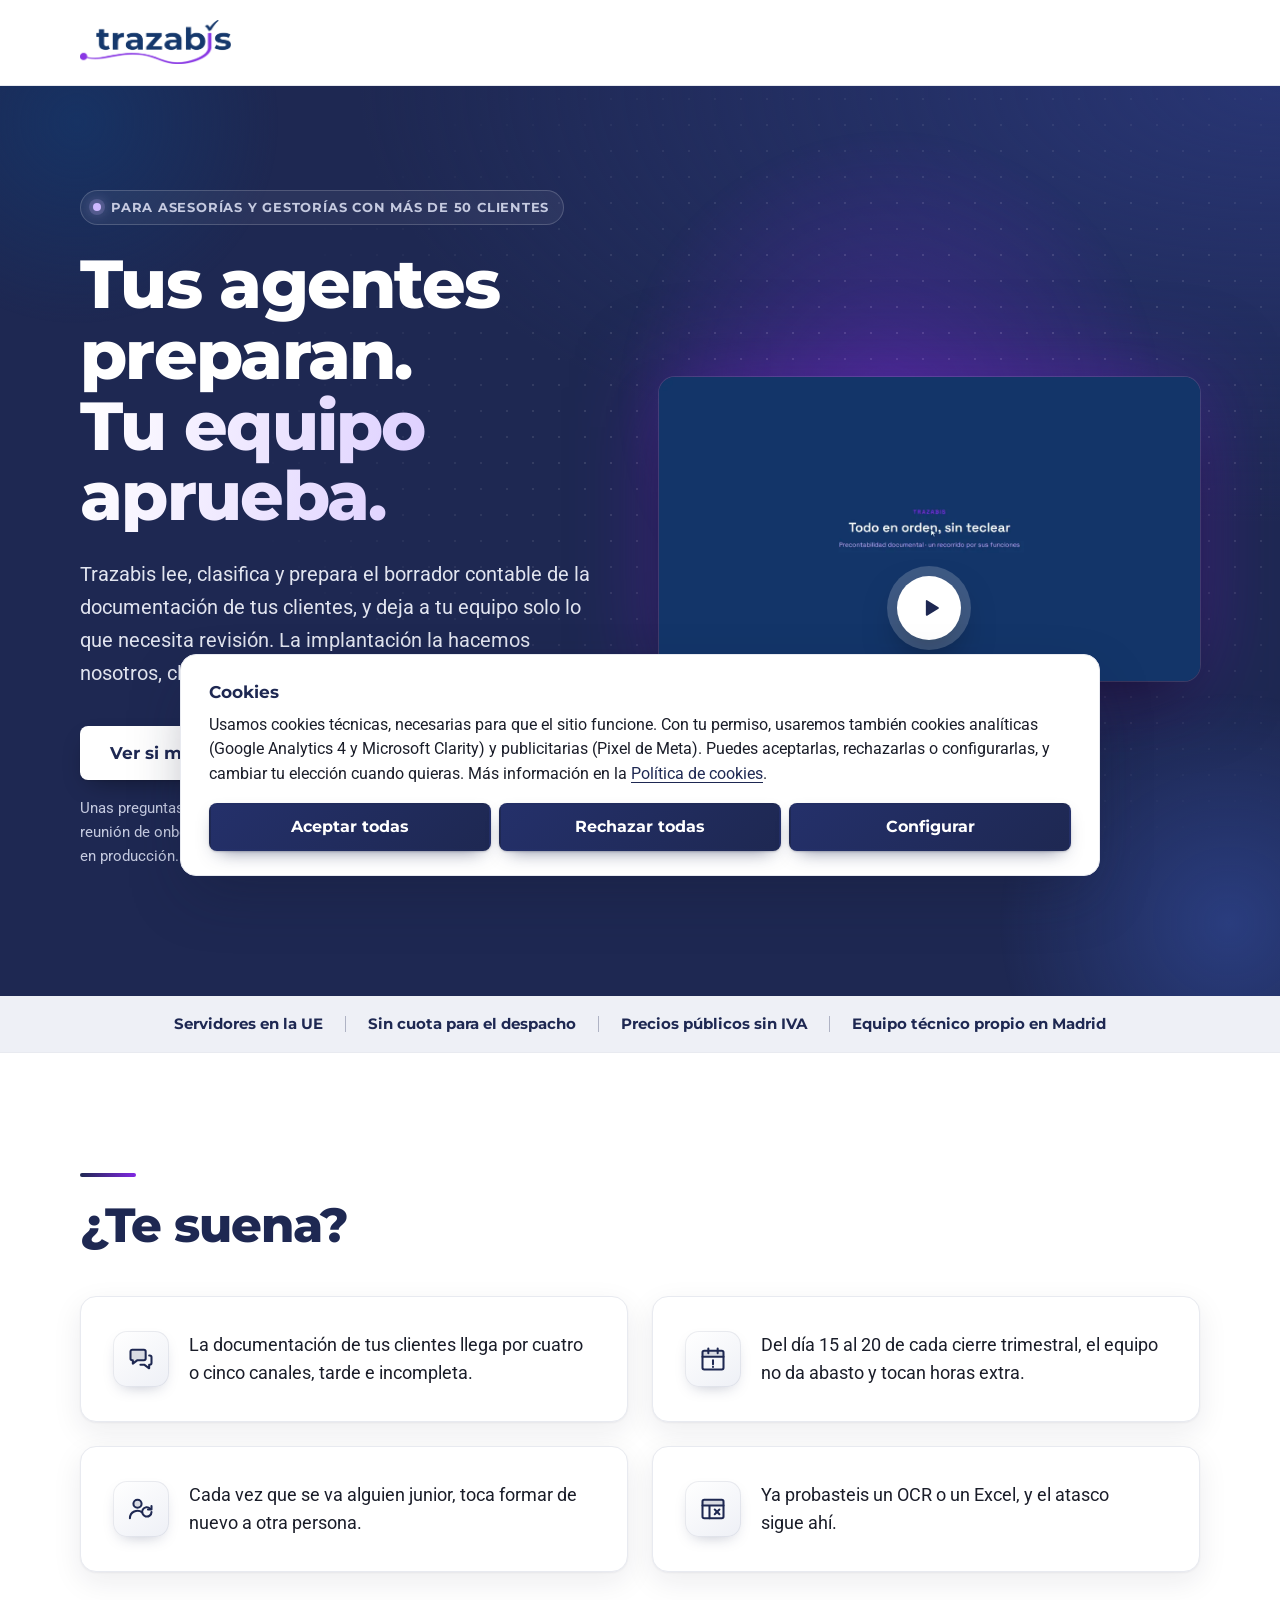
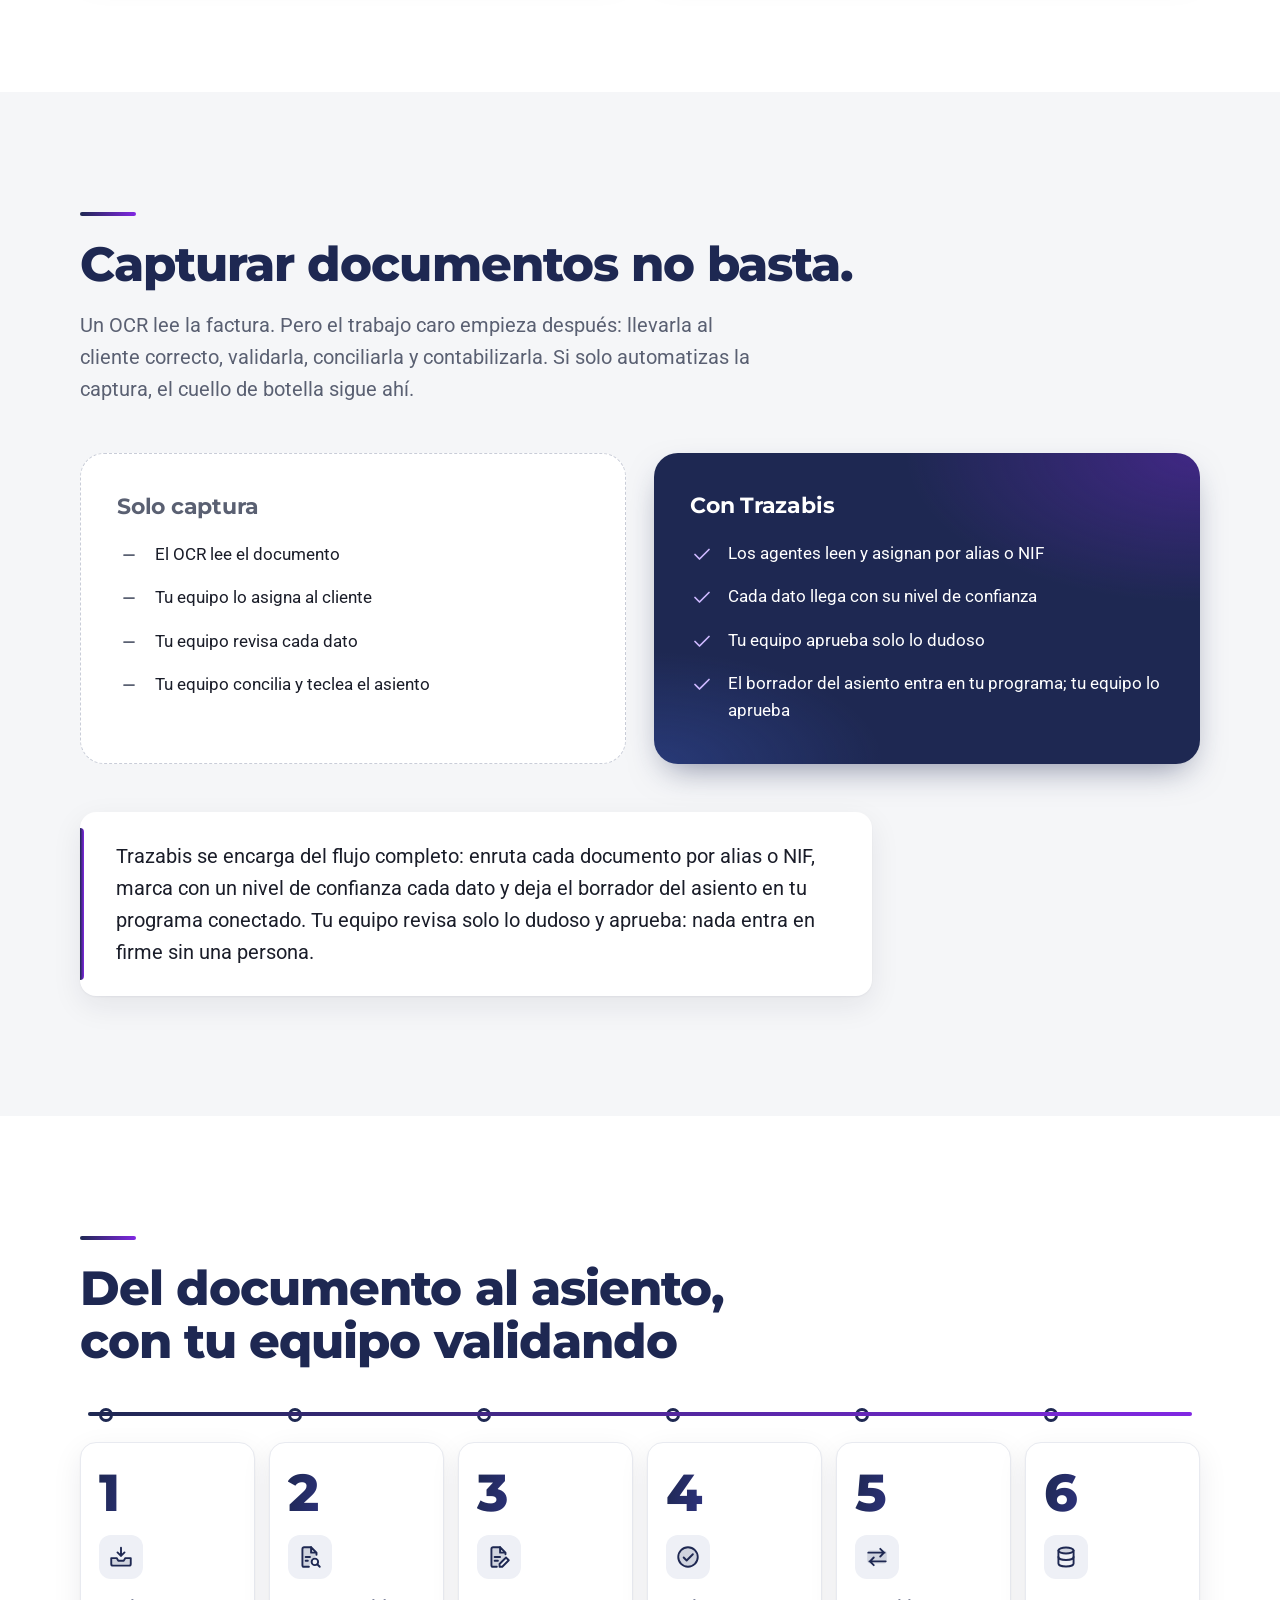
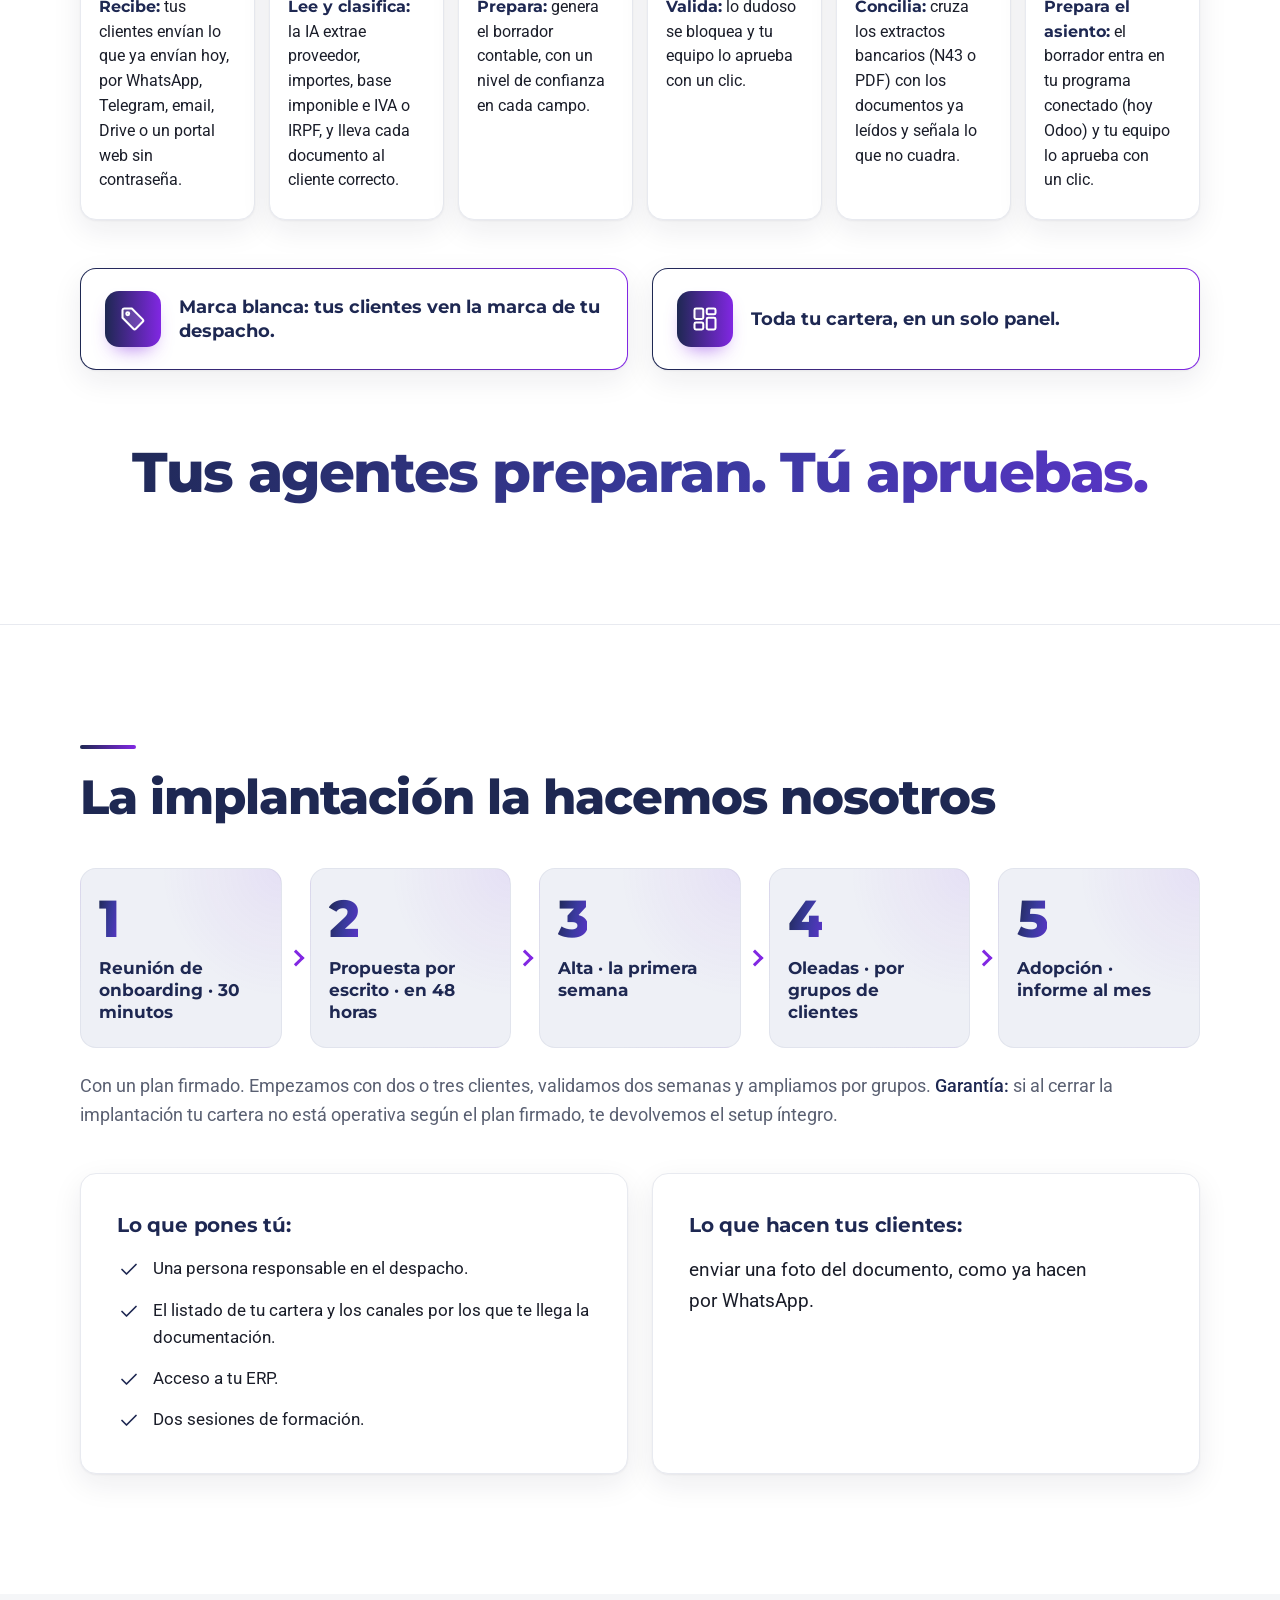
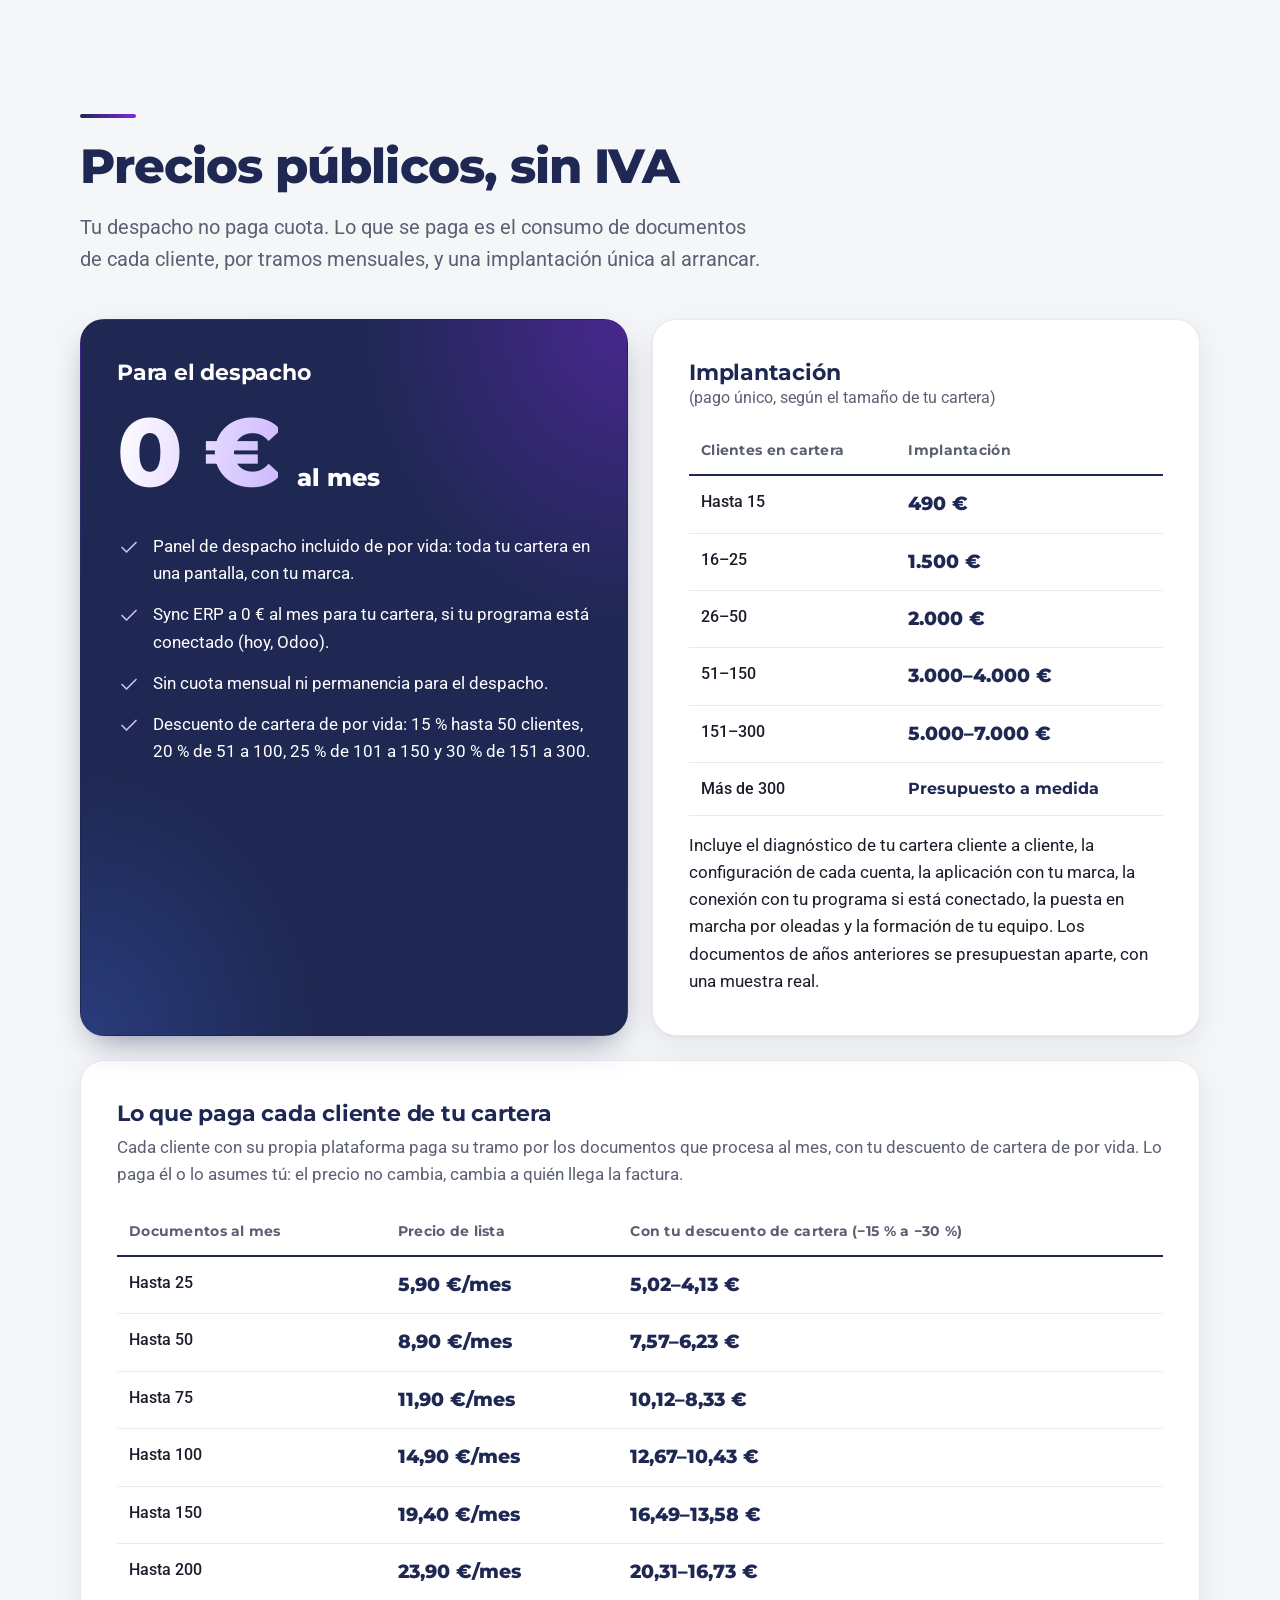
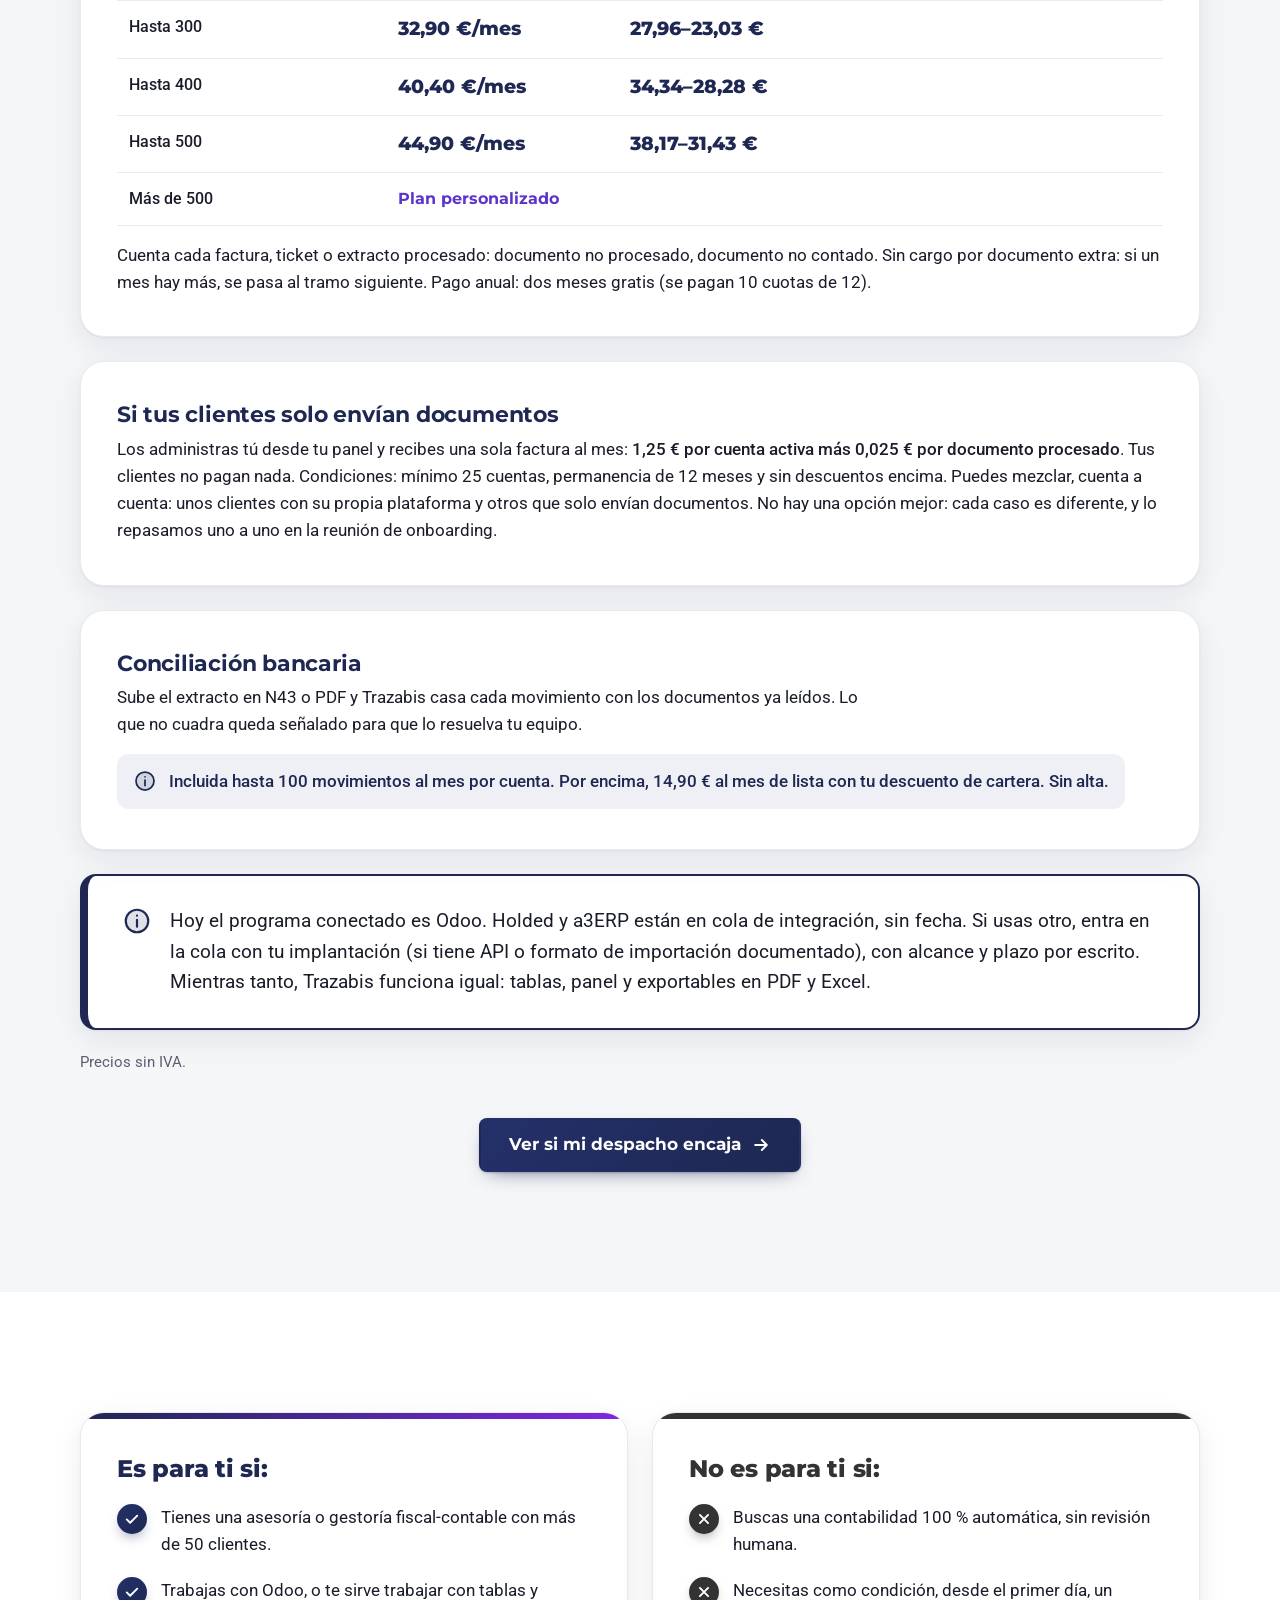
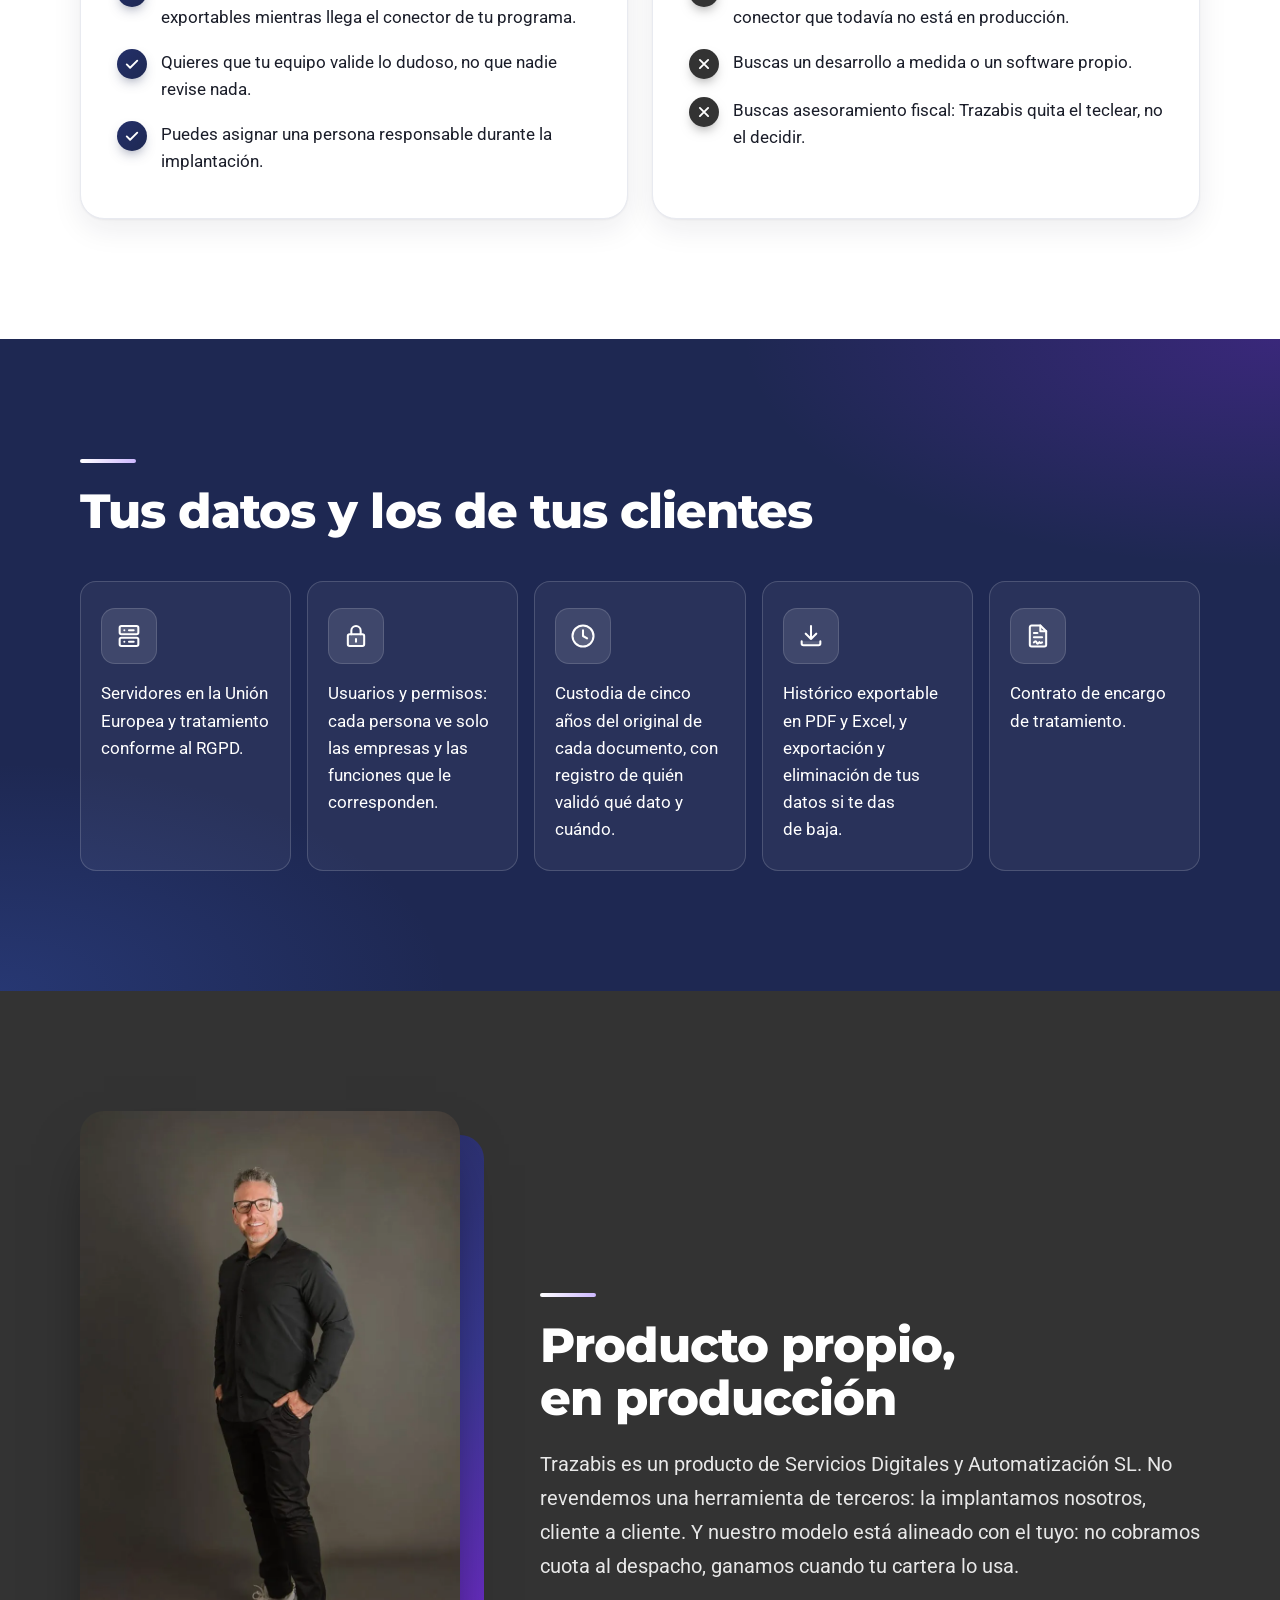
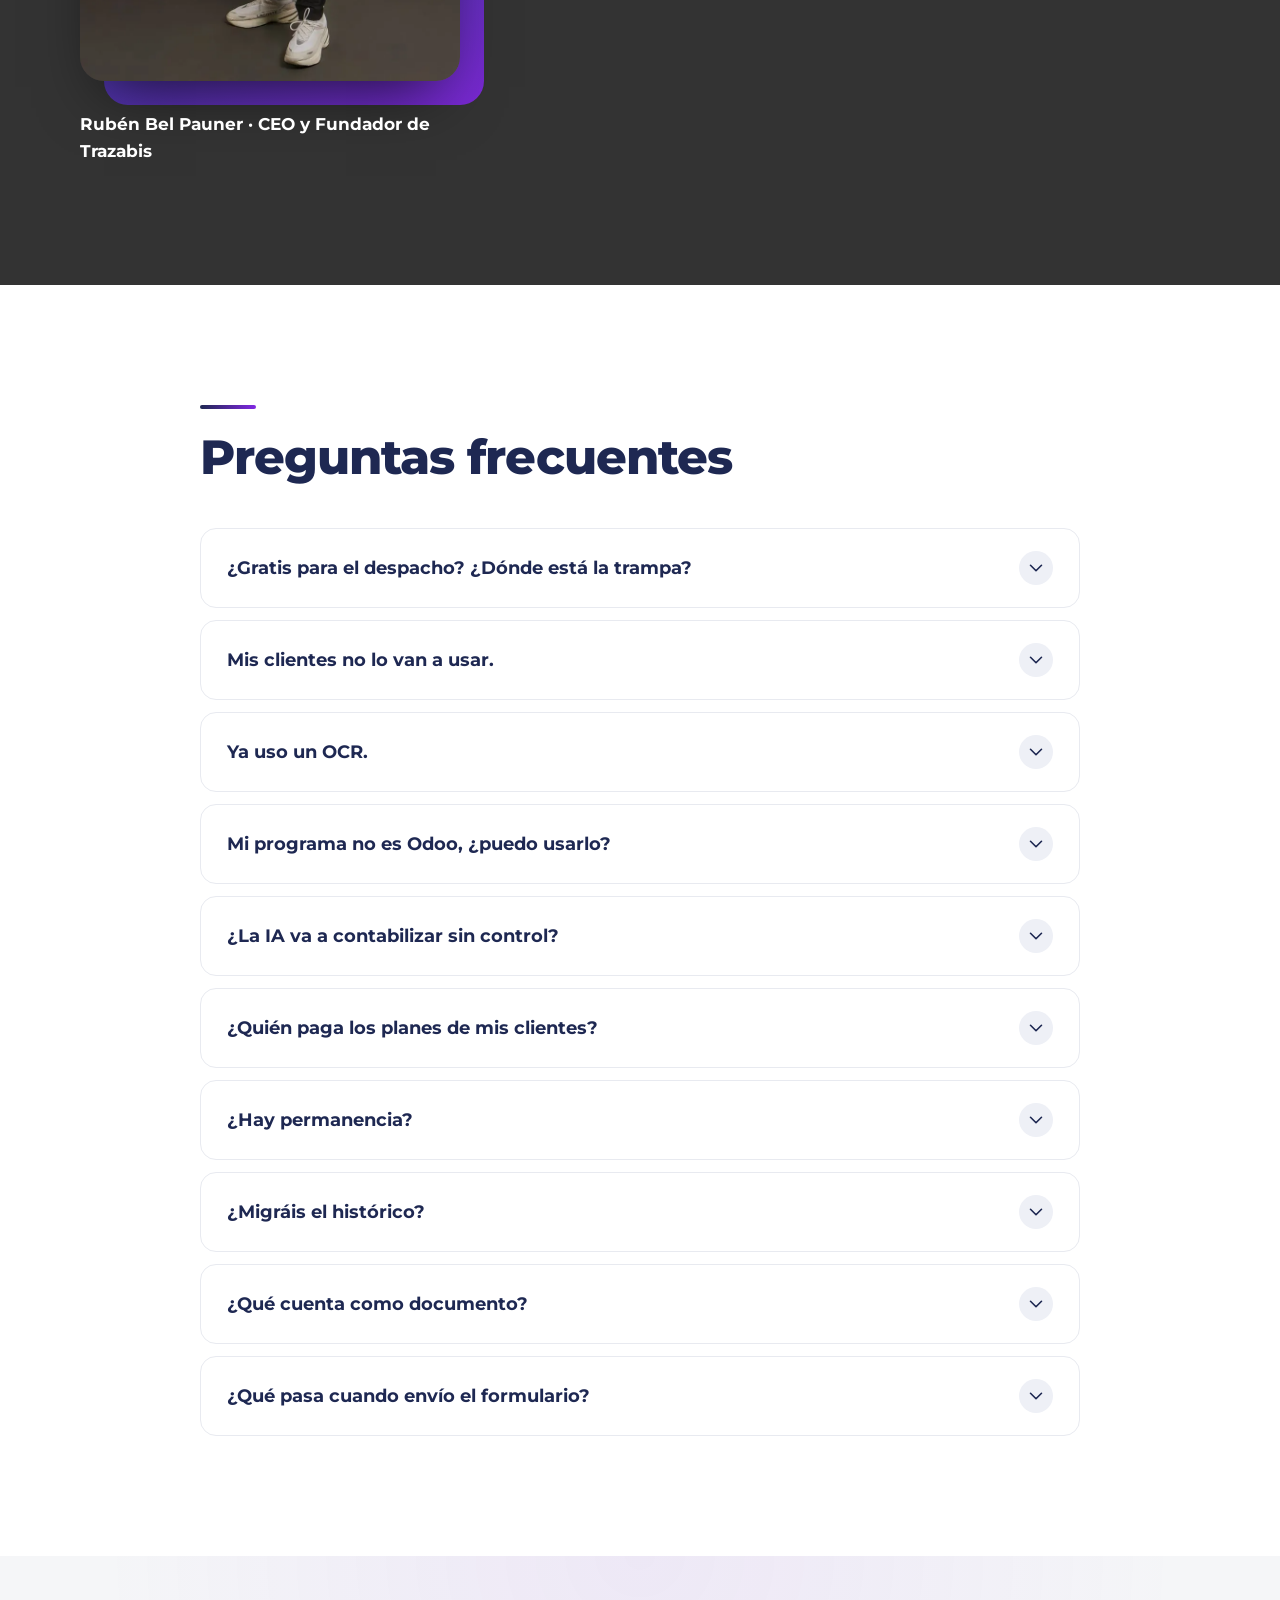
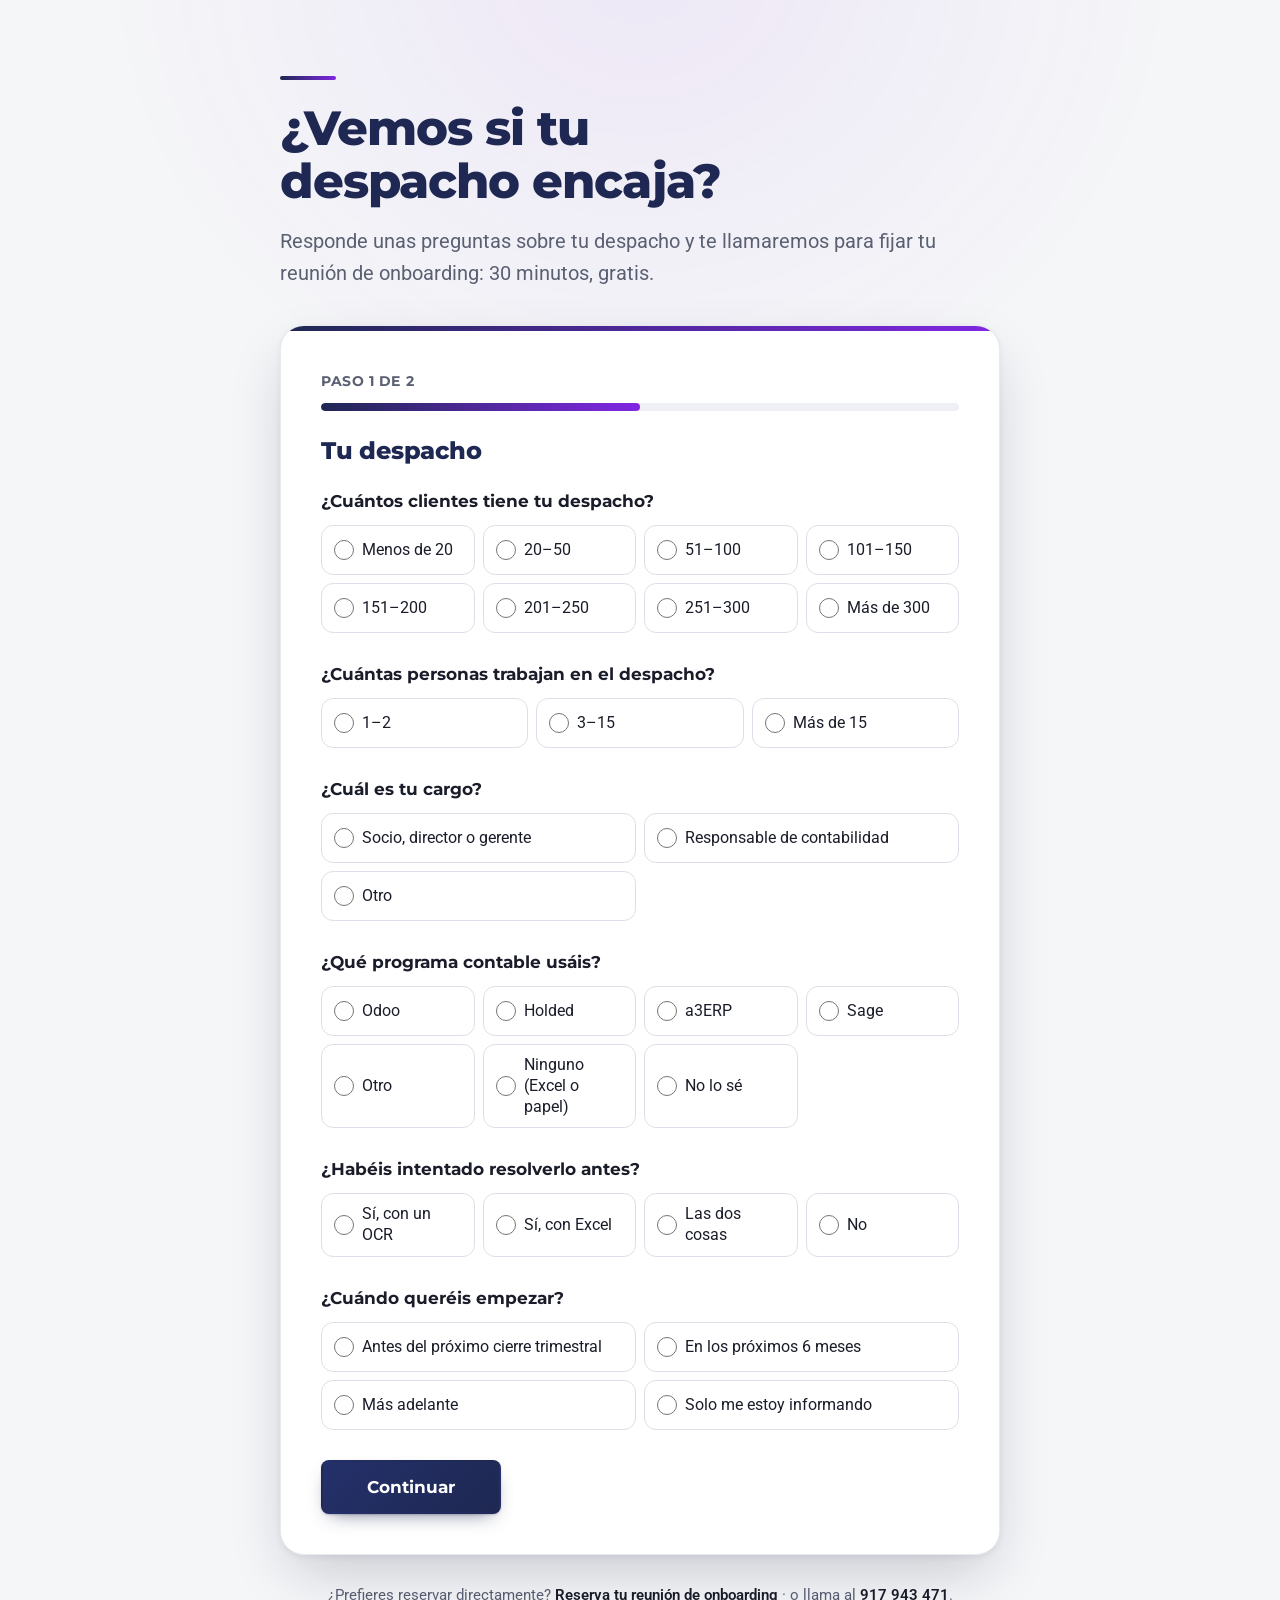
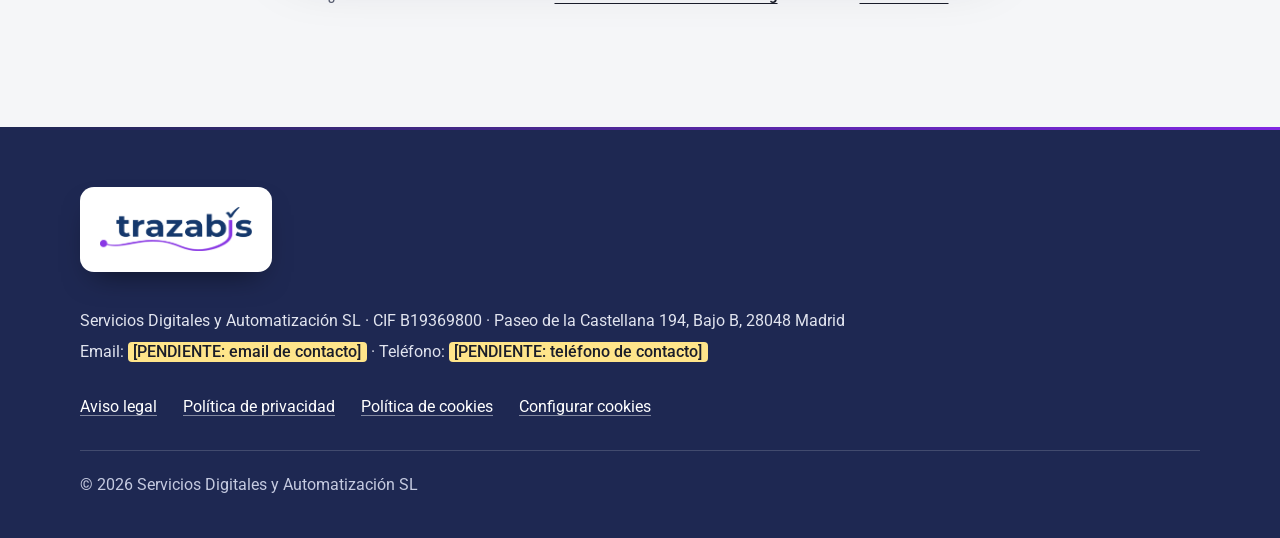
==== commit 2d0c3b1e: "I · Formulario: reunión de onboarding, a3ERP y reserva directa - Entradilla y casilla de la llamada:" ====
--- a/despachos/index.html
+++ b/despachos/index.html
@@ -465,7 +465,7 @@
     <section class="seccion seccion--gris seccion--formulario" id="formulario" aria-labelledby="formulario-titulo">
       <div class="contenedor contenedor--lectura" id="form-contenedor">
         <h2 class="titulo-acento" id="formulario-titulo" data-reveal>¿Vemos si tu despacho encaja?</h2>
-        <p class="entradilla" data-reveal>Responde unas preguntas sobre tu despacho y te llamaremos para agendar un diagnóstico de cartera gratuito.</p>
+        <p class="entradilla" data-reveal>Responde unas preguntas sobre tu despacho y te llamaremos para fijar tu reunión de onboarding: 30 minutos, gratis.</p>
 
         <div class="formulario-caja" data-reveal>
           <form id="form-lead" action="#formulario" method="post" novalidate>
@@ -518,10 +518,10 @@
                 <div class="opciones opciones--cortas">
                   <label class="opcion"><input type="radio" name="programa_contable" value="odoo" required><span>Odoo</span></label>
                   <label class="opcion"><input type="radio" name="programa_contable" value="holded" required><span>Holded</span></label>
-                  <label class="opcion"><input type="radio" name="programa_contable" value="a2erp" required><span>a2ERP</span></label>
-                  <label class="opcion"><input type="radio" name="programa_contable" value="a3" required><span>A3</span></label>
+                  <label class="opcion"><input type="radio" name="programa_contable" value="a3erp" required><span>a3ERP</span></label>
                   <label class="opcion"><input type="radio" name="programa_contable" value="sage" required><span>Sage</span></label>
                   <label class="opcion"><input type="radio" name="programa_contable" value="otro" required><span>Otro</span></label>
+                  <label class="opcion"><input type="radio" name="programa_contable" value="ninguno" required><span>Ninguno (Excel o papel)</span></label>
                   <label class="opcion"><input type="radio" name="programa_contable" value="no_lo_se" required><span>No lo sé</span></label>
                 </div>
                 <p class="error" id="error-programa_contable" hidden></p>
@@ -631,7 +631,7 @@
 
                 <div class="casilla">
                   <input type="checkbox" id="acepta_llamada_ia" name="acepta_llamada_ia" required>
-                  <label for="acepta_llamada_ia">Acepto recibir una llamada de Trazabis, realizada por un asistente de inteligencia artificial, para confirmar mi interés y agendar un diagnóstico de cartera.</label>
+                  <label for="acepta_llamada_ia">Acepto recibir una llamada de Trazabis, realizada por un asistente de inteligencia artificial, para confirmar mi interés y fijar mi reunión de onboarding.</label>
                   <p class="error" id="error-acepta_llamada_ia" hidden></p>
                 </div>
 
@@ -676,6 +676,10 @@
           </form>
         </div>
       </div>
+      <!-- Fuera de #form-contenedor para que siga visible tras la página de gracias -->
+      <div class="contenedor contenedor--lectura">
+        <p class="nota-reserva" data-reveal>¿Prefieres reservar directamente? <a href="https://cal.com/ruben-bel/demo-trazabis" target="_blank" rel="noopener" data-cta="reserva_directa">Reserva tu reunión de onboarding</a> · o llama al <a href="tel:+34917943471">917&nbsp;943&nbsp;471</a>.</p>
+      </div>
     </section>
 
     <!-- Barra fija inferior en móvil -->
--- a/assets/css/styles.css
+++ b/assets/css/styles.css
@@ -1784,6 +1784,23 @@
 }
 
 /* Nota de precios bajo la nota de integración (mismo tamaño que el texto pequeño de la página) */
+.nota-reserva {
+  margin-top: 28px;
+  text-align: center;
+  font-size: 0.9375rem;
+  color: var(--texto-suave);
+}
+
+.nota-reserva a {
+  color: var(--texto);
+  font-weight: 600;
+  text-decoration: underline;
+}
+
+.nota-reserva a:hover {
+  color: var(--azul-trazabis);
+}
+
 .nota-precios {
   margin-top: 20px;
   font-size: 0.9375rem;
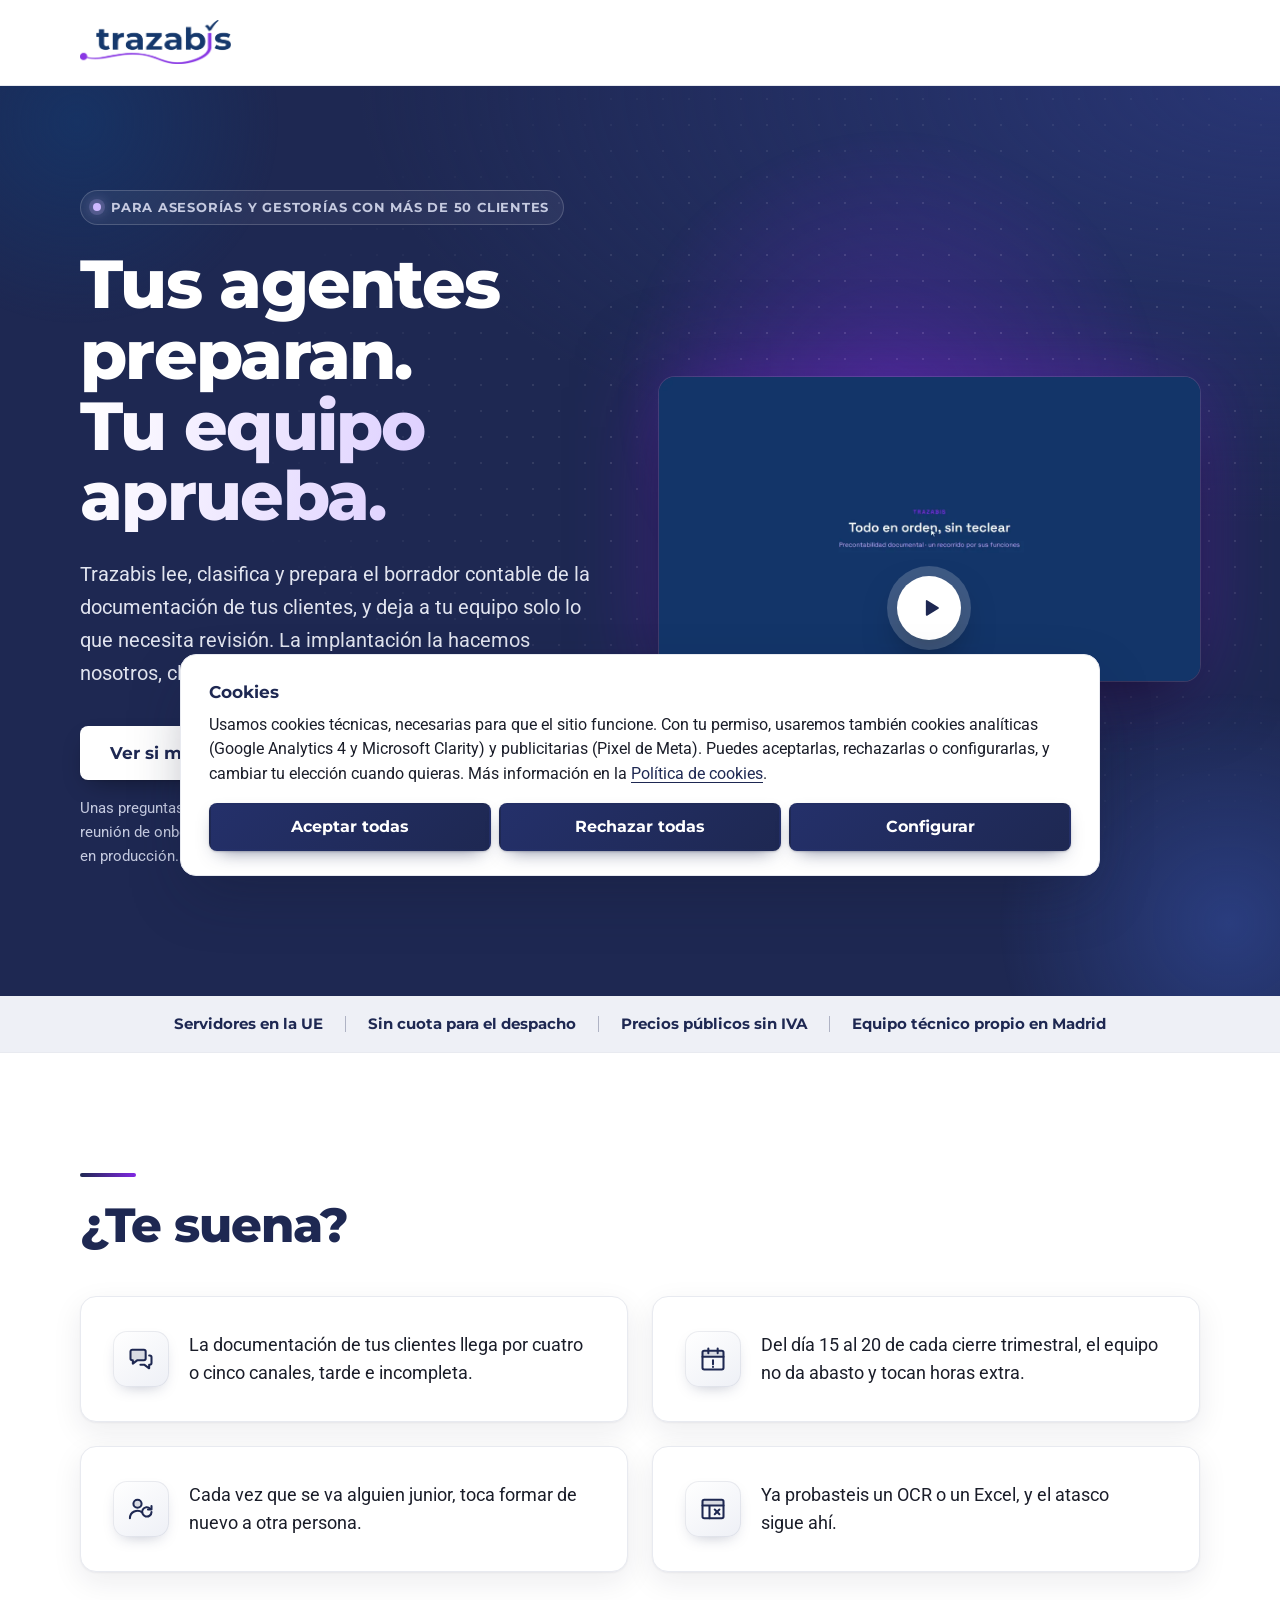
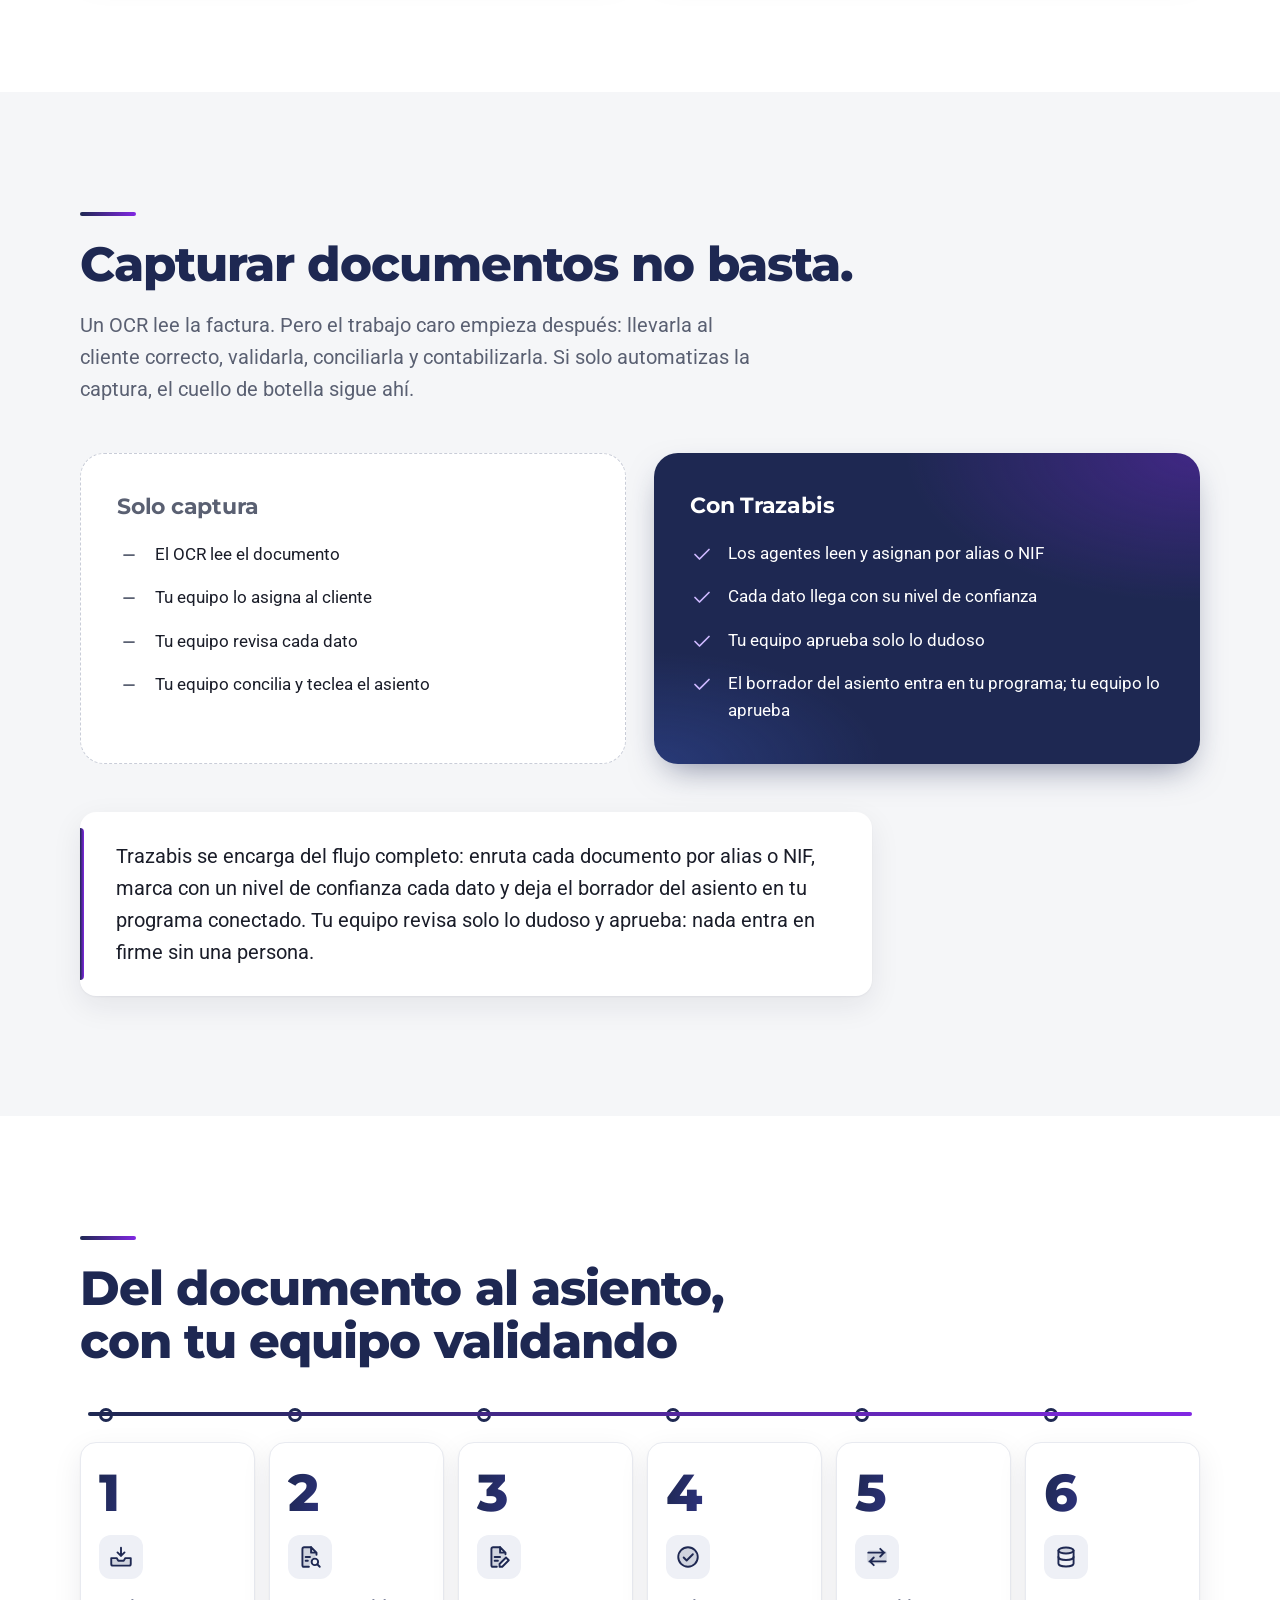
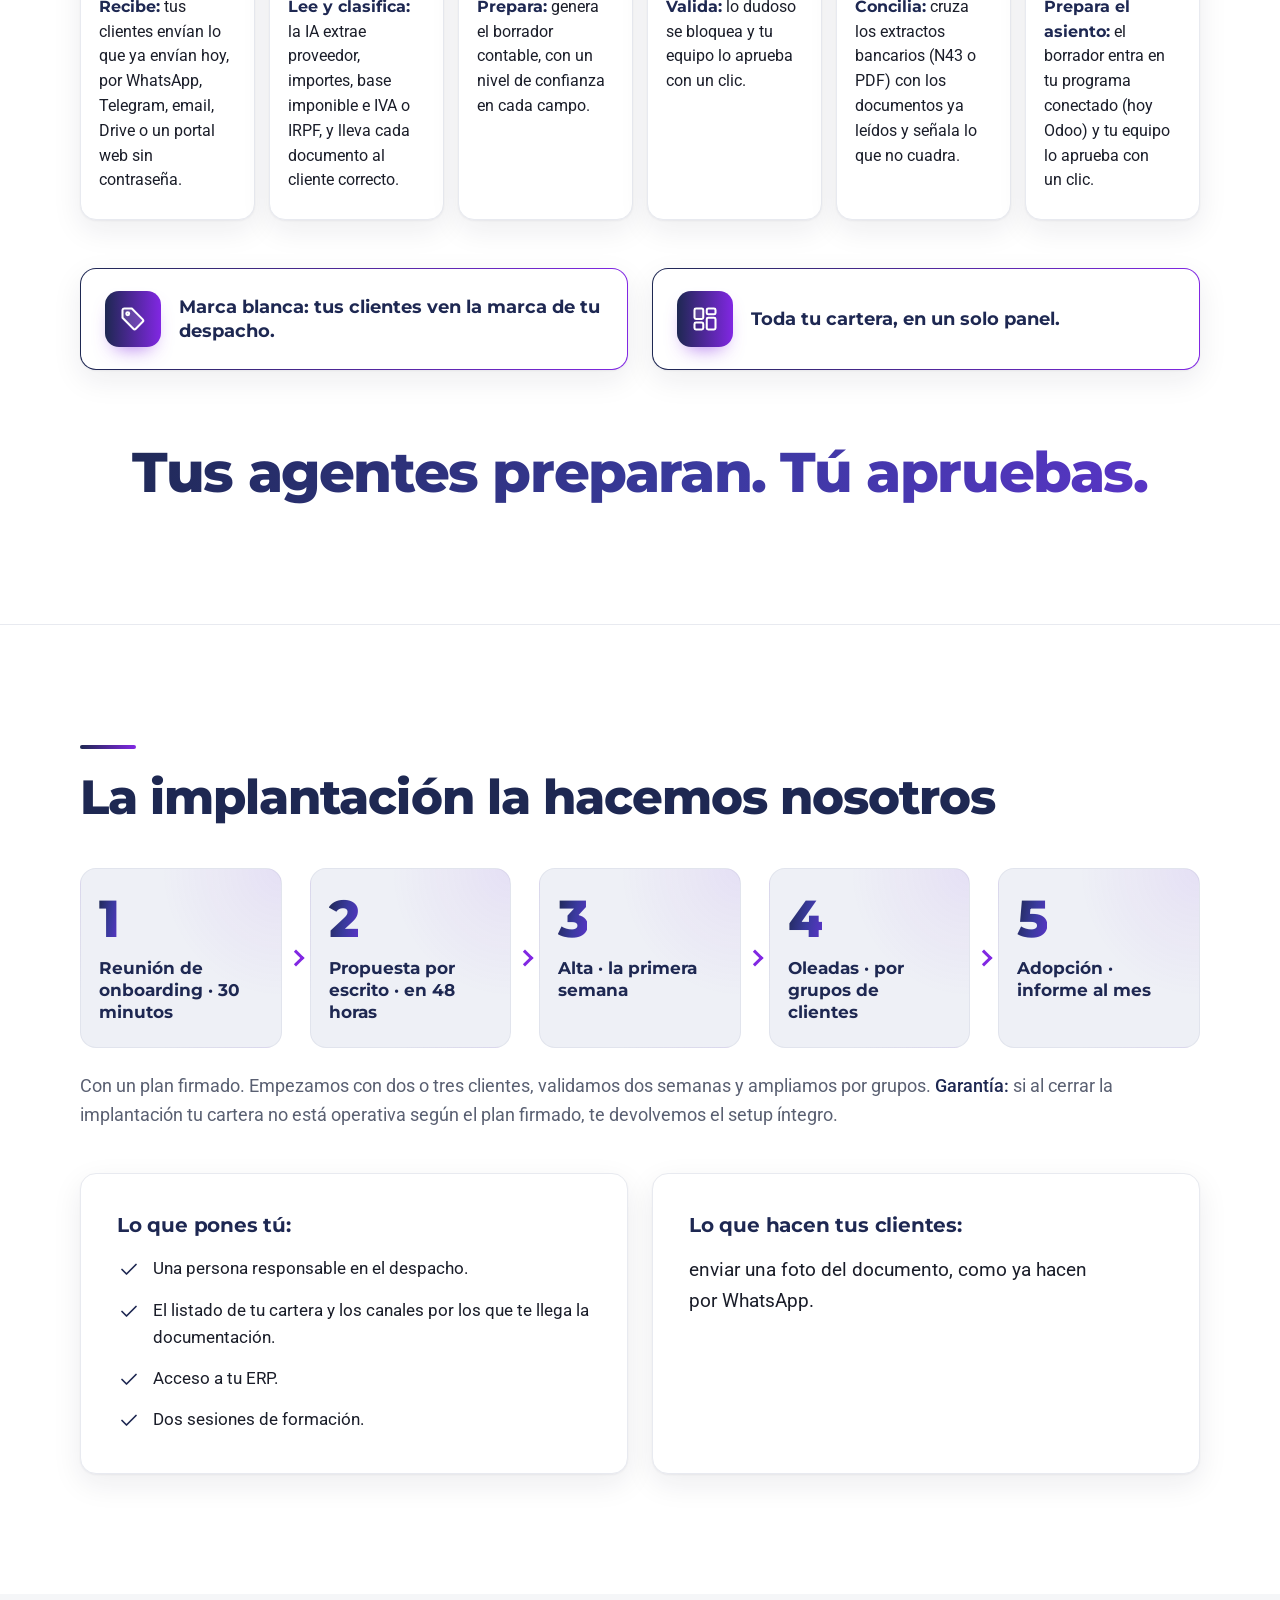
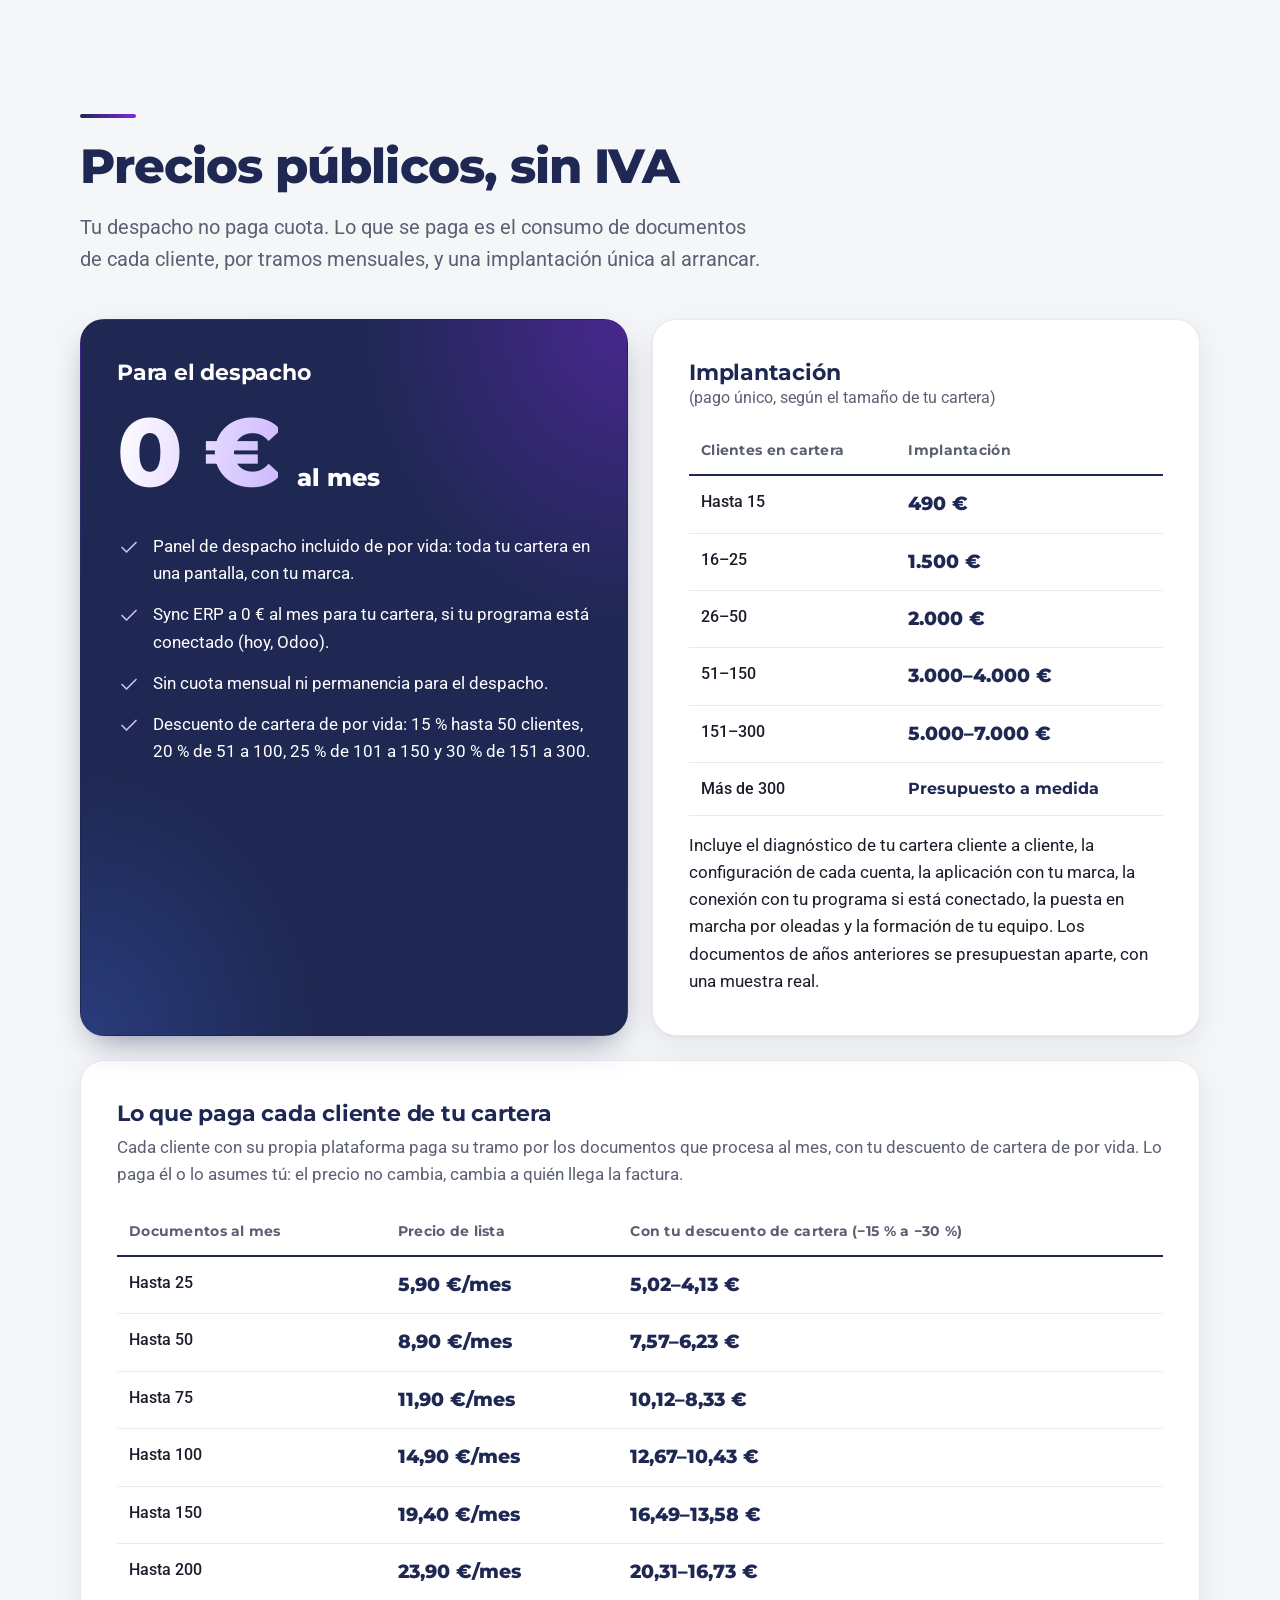
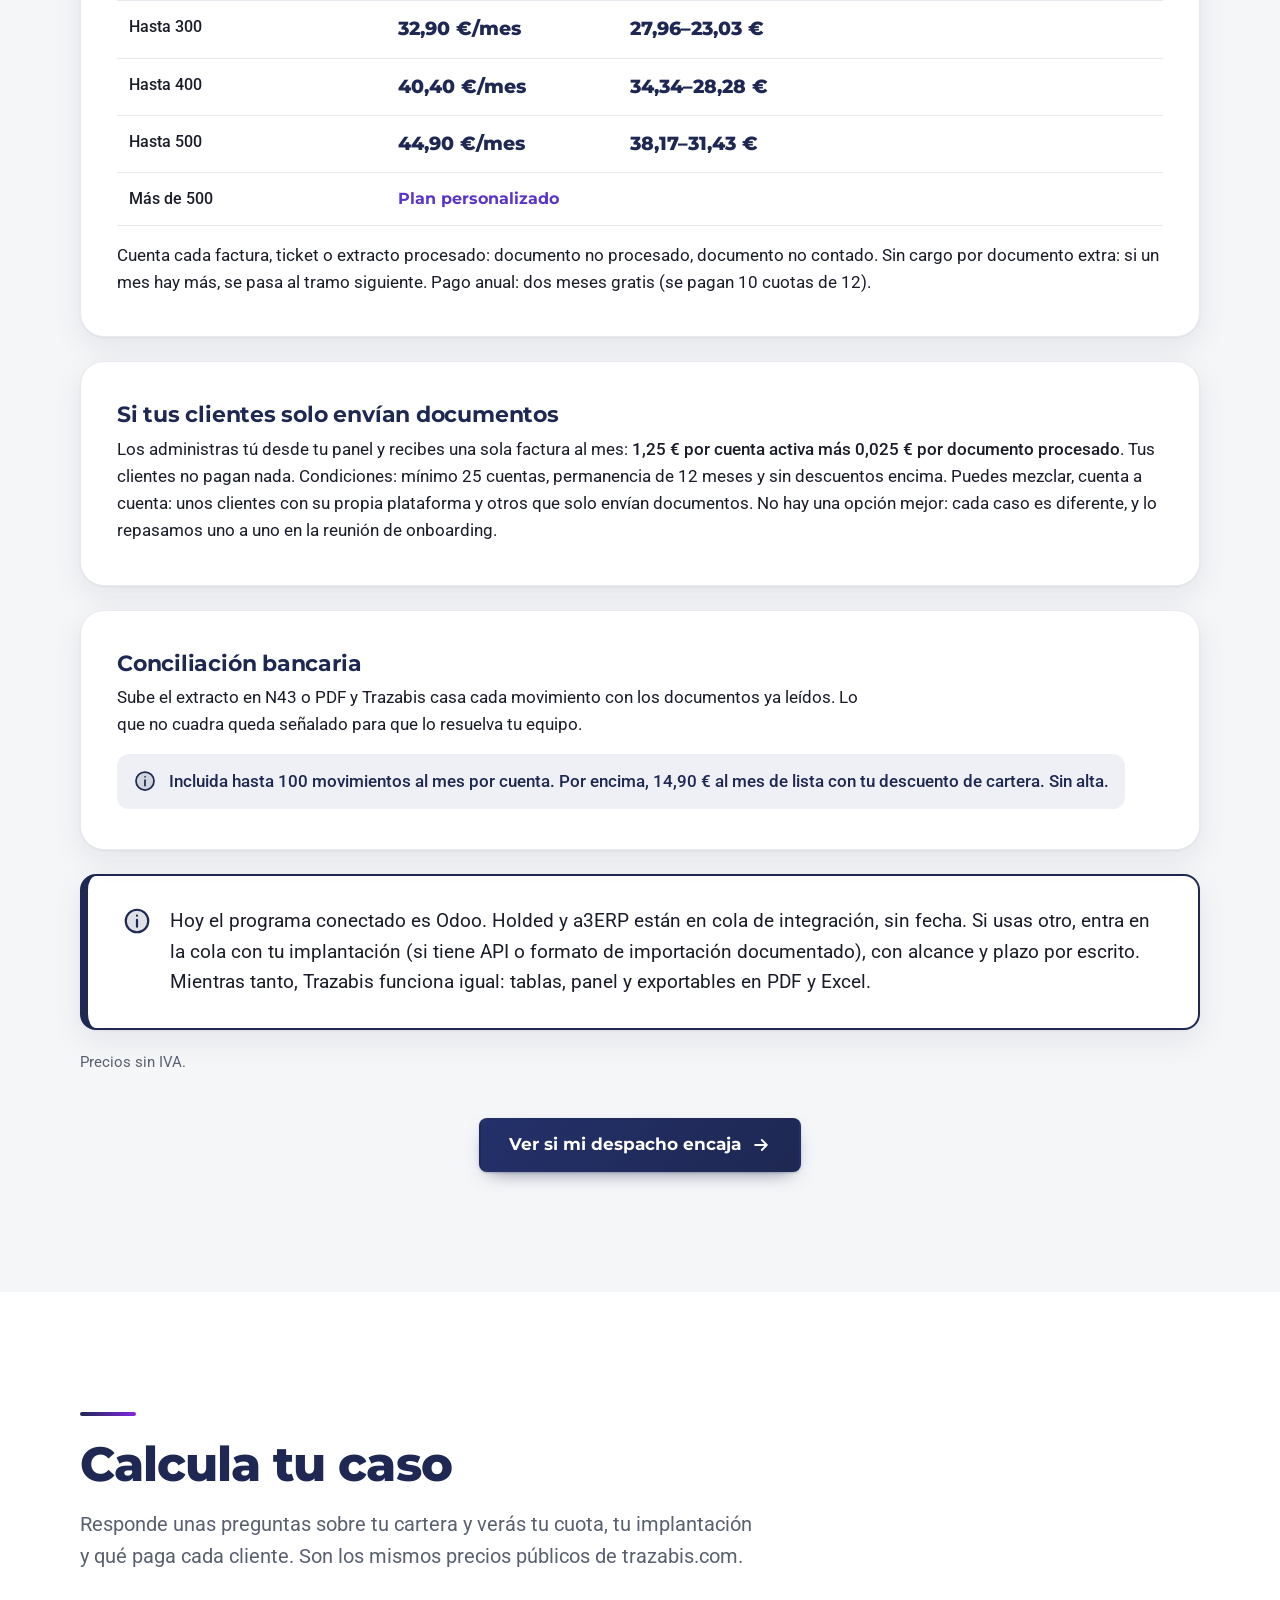
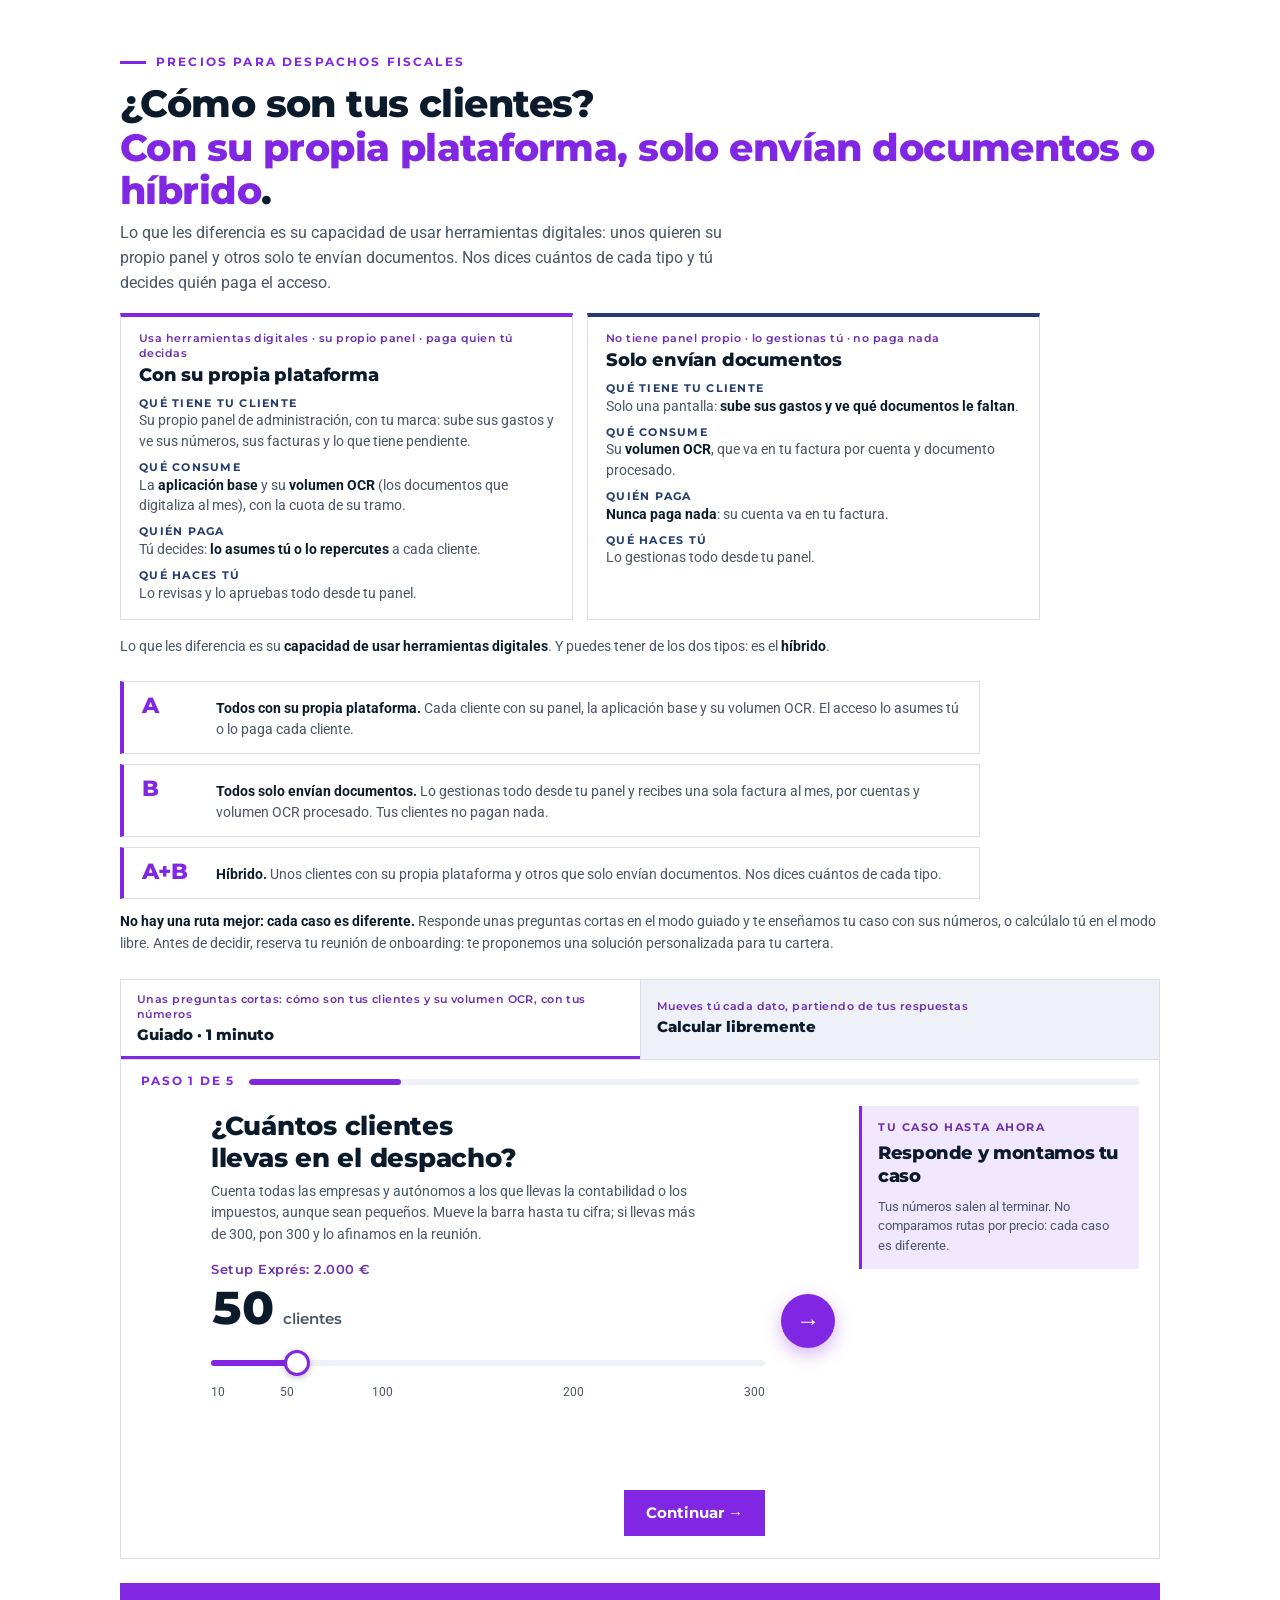
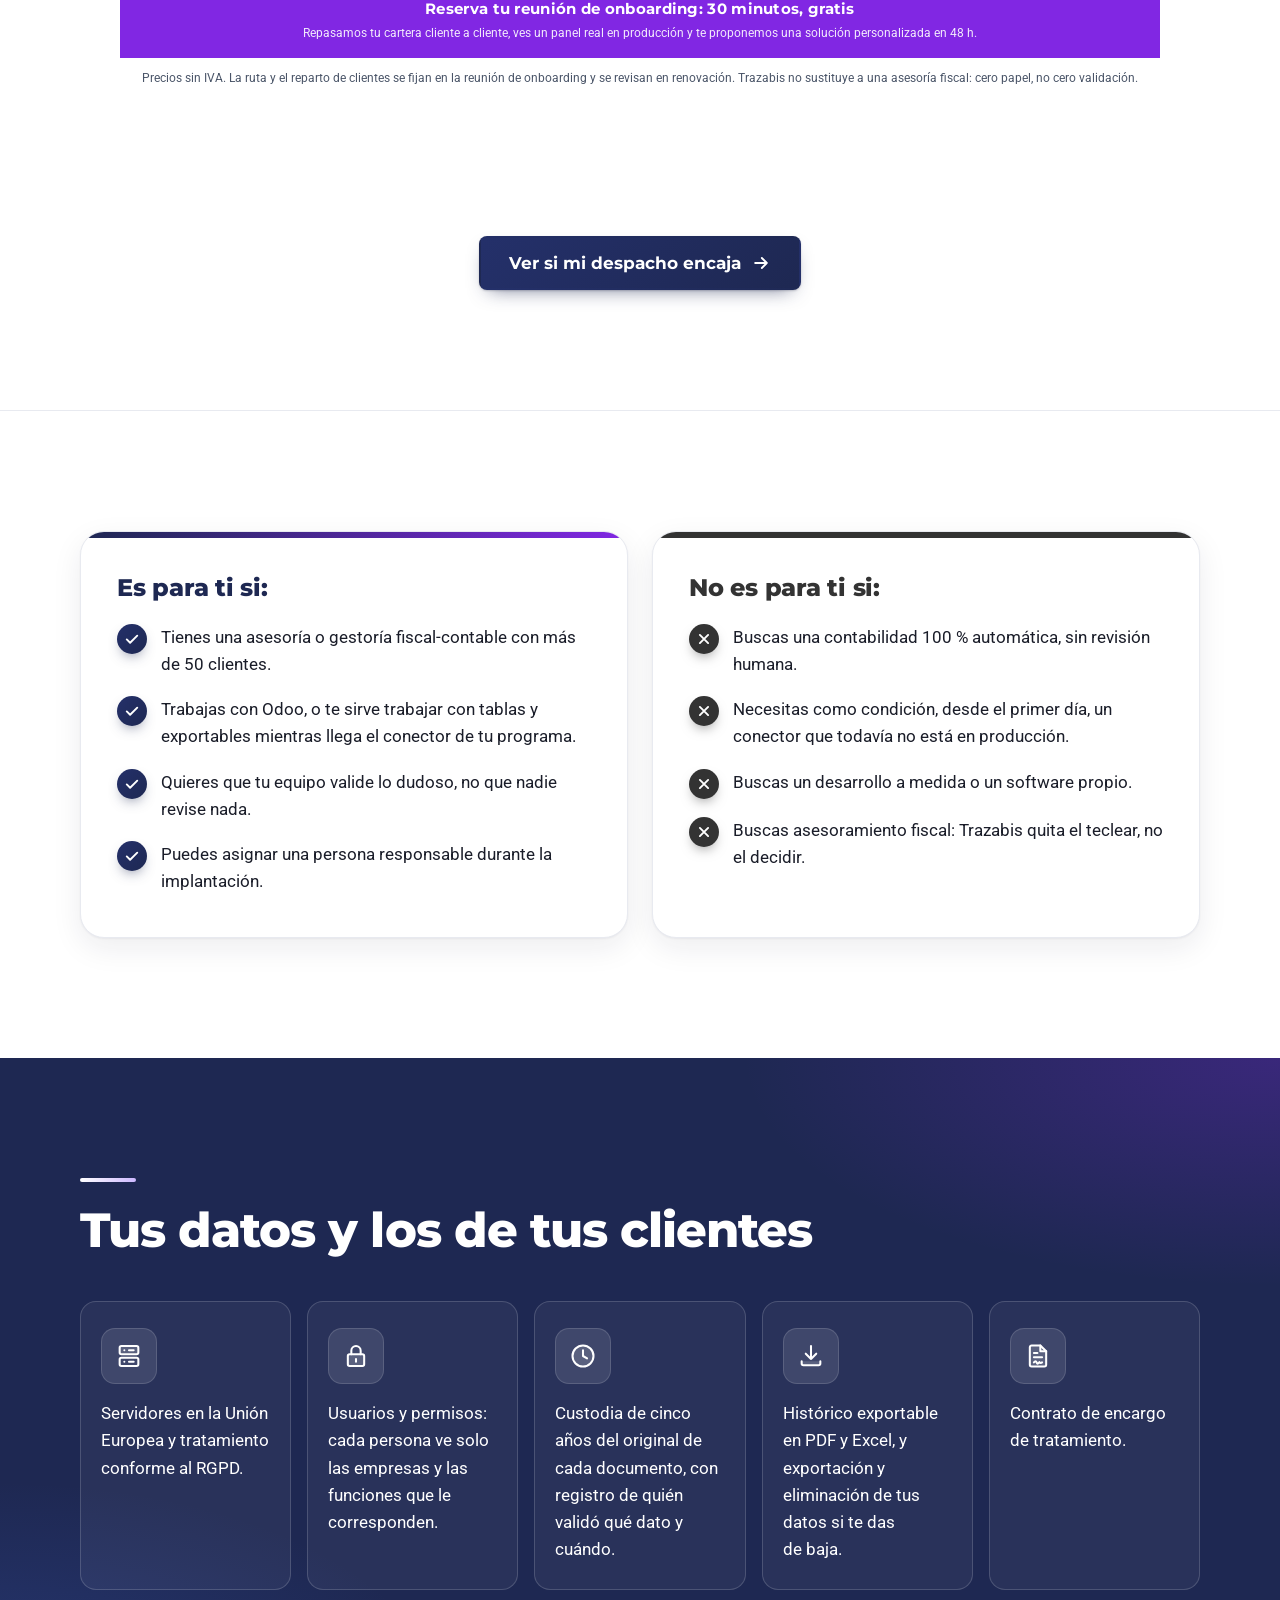
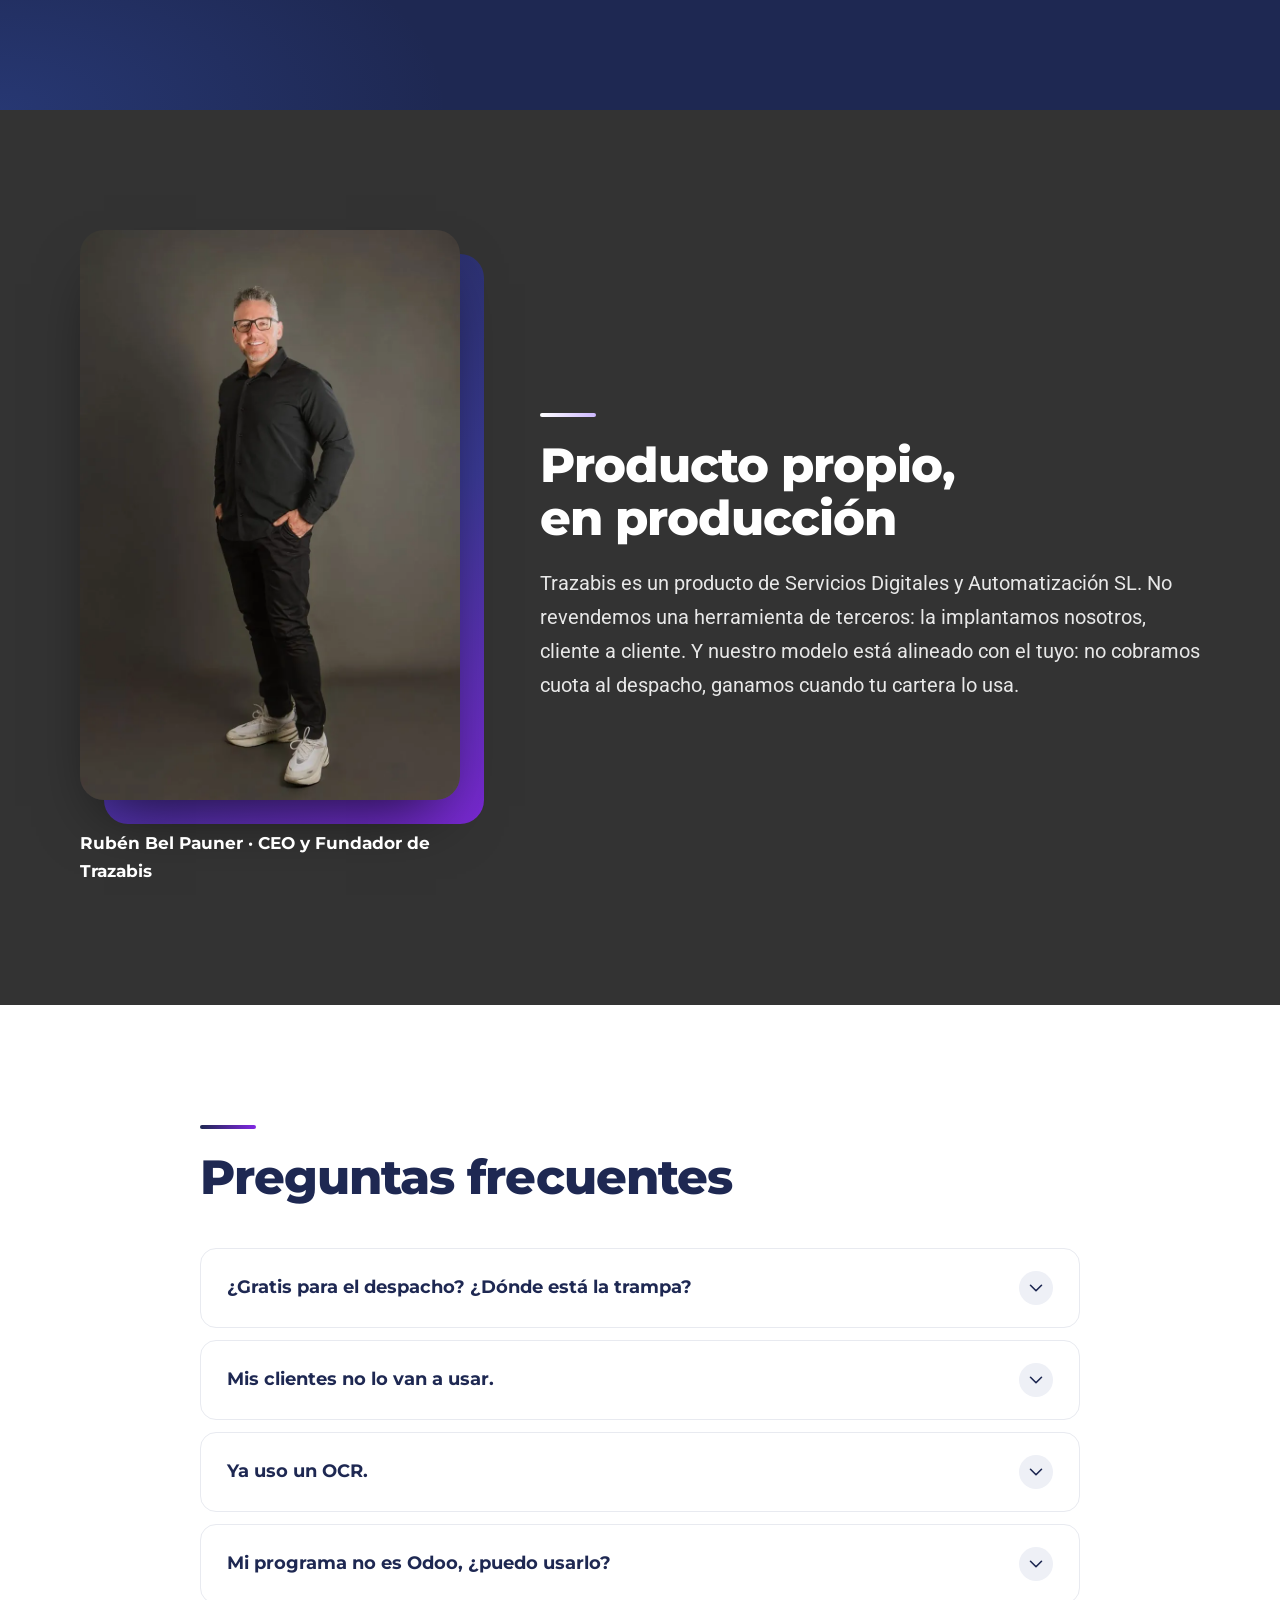
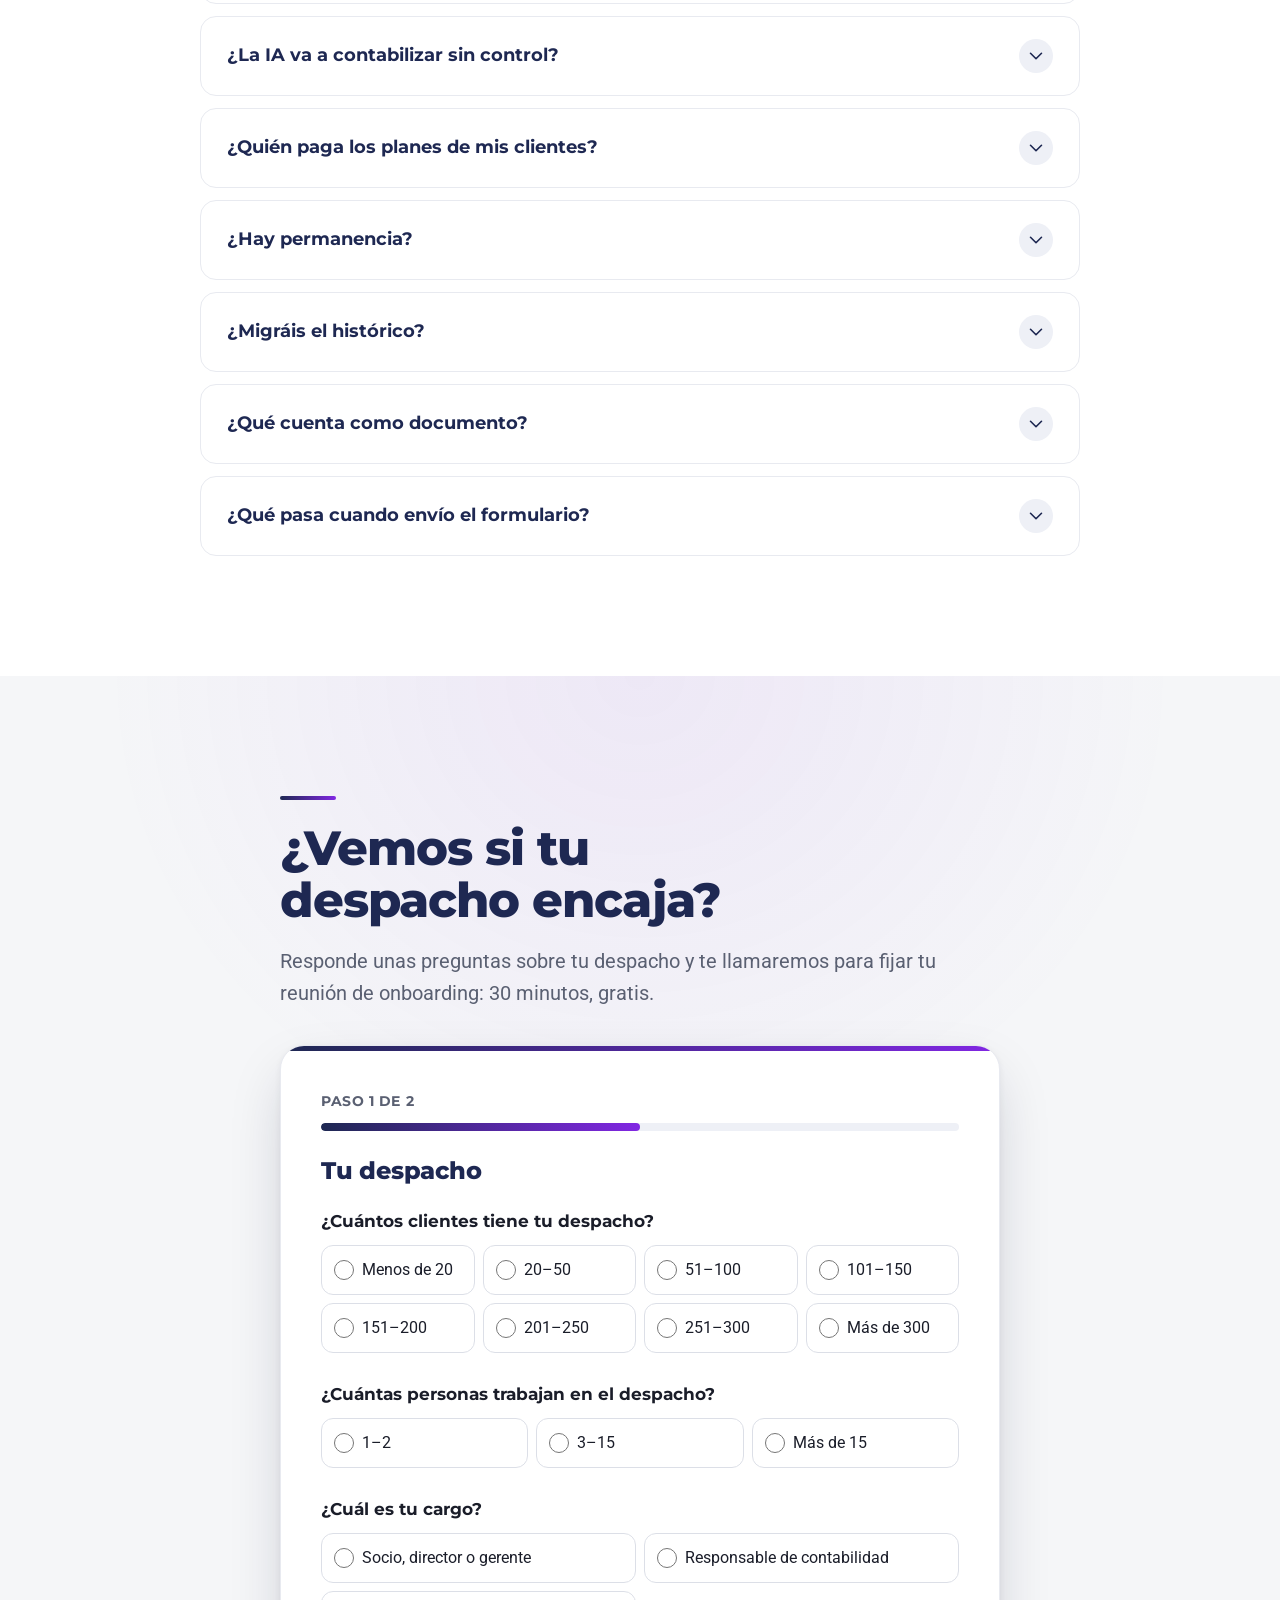
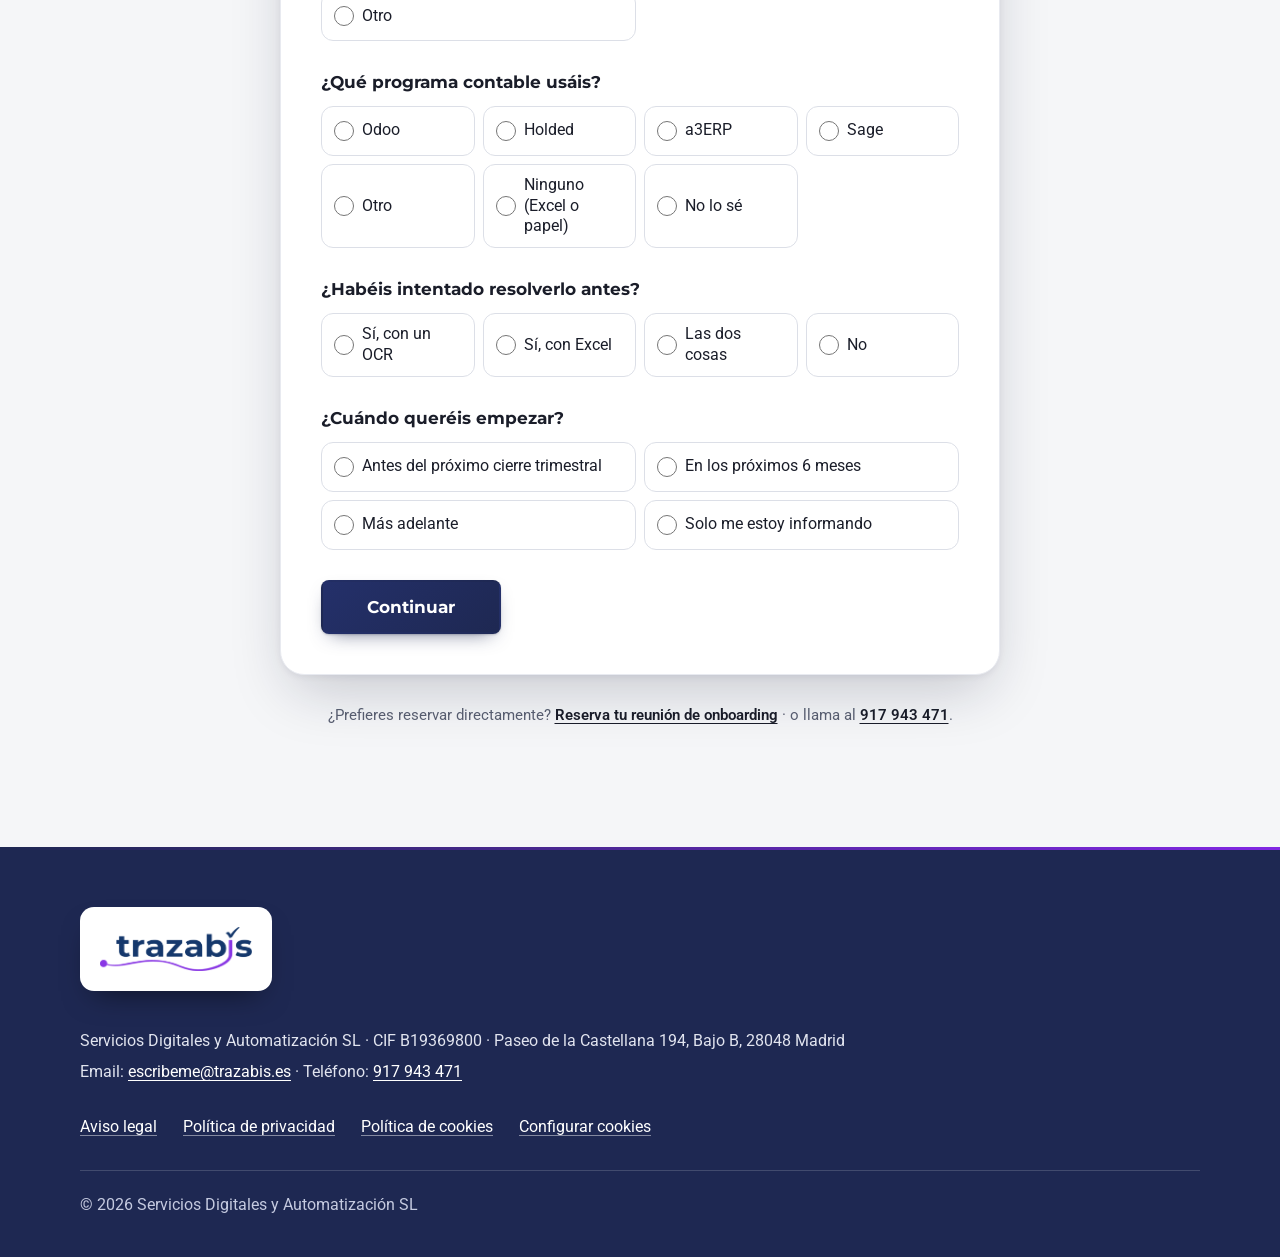
==== commit 10768cb1: "F · Calculadora oficial incrustada (sección 7b) con parche de fuentes El cliente exige que los númer" ====
--- a/despachos/index.html
+++ b/despachos/index.html
@@ -15,14 +15,14 @@
   <link rel="icon" href="data:,">
   <link rel="preload" href="../assets/fonts/montserrat-latin.woff2" as="font" type="font/woff2" crossorigin>
   <link rel="preload" href="../assets/fonts/roboto-latin.woff2" as="font" type="font/woff2" crossorigin>
-  <link rel="stylesheet" href="../assets/css/styles.css?v=20261012-2">
-  <script src="../assets/js/config.js?v=20261012-2" defer></script>
-  <script src="../assets/js/datalayer.js?v=20261012-2" defer></script>
-  <script src="../assets/js/consent.js?v=20261012-2" defer></script>
-  <script src="../assets/js/main.js?v=20261012-2" defer></script>
-  <script src="../assets/js/formulario.js?v=20261012-2" defer></script>
-  <script src="../assets/js/calculadora-integracion.js?v=20261012-2" defer></script>
-  <script src="../assets/js/efectos.js?v=20261012-2" defer></script>
+  <link rel="stylesheet" href="../assets/css/styles.css?v=20261014-1">
+  <script src="../assets/js/config.js?v=20261014-1" defer></script>
+  <script src="../assets/js/datalayer.js?v=20261014-1" defer></script>
+  <script src="../assets/js/consent.js?v=20261014-1" defer></script>
+  <script src="../assets/js/main.js?v=20261014-1" defer></script>
+  <script src="../assets/js/formulario.js?v=20261014-1" defer></script>
+  <script src="../assets/js/calculadora-integracion.js?v=20261014-1" defer></script>
+  <script src="../assets/js/efectos.js?v=20261014-1" defer></script>
 </head>
 <body>
   <!-- Iconos de línea (sprite). Trazos con pathLength="1" para dibujarlos al aparecer; rellenos tenues de dos tonos -->
@@ -353,8 +353,22 @@
       </div>
     </section>
 
+    <!-- Sección 7b · Calculadora oficial -->
+    <section class="seccion" id="calculadora" aria-labelledby="titulo-calculadora">
+      <div class="contenedor">
+        <div class="seccion__cabecera" data-reveal>
+          <h2 class="titulo-acento" id="titulo-calculadora">Calcula tu caso</h2>
+          <p class="entradilla">Responde unas preguntas sobre tu cartera y verás tu cuota, tu implantación y qué paga cada cliente. Son los mismos precios públicos de trazabis.com.</p>
+        </div>
+        <iframe class="calculadora-oficial" id="calc-trazabis" src="calculadora.html" title="Calculadora de Trazabis para despachos" loading="lazy"></iframe>
+        <div class="cta-bloque" data-reveal>
+          <a class="boton boton--primario" href="#formulario" data-cta="calculadora"><span>Ver si mi despacho encaja</span><svg class="icono boton__flecha" aria-hidden="true" focusable="false"><use href="#i-flecha"/></svg></a>
+        </div>
+      </div>
+    </section>
+
     <!-- Sección 8 · Para quién es y para quién no -->
-    <section class="seccion" aria-labelledby="titulo-encaje">
+    <section class="seccion seccion--separada" aria-labelledby="titulo-encaje">
       <div class="contenedor">
         <h2 class="visualmente-oculto" id="titulo-encaje">Para quién es y para quién no</h2>
         <div class="encaje" data-stagger>
--- a/assets/css/styles.css
+++ b/assets/css/styles.css
@@ -2878,6 +2878,94 @@
   }
 }
 
+/* Texto corto: solo en la barra compacta de móvil */
+.consent-banner__corto {
+  display: none;
+}
+
+/* Móvil (< 768 px): barra inferior compacta. Texto corto, «Rechazar todas» y
+   «Aceptar todas» iguales y en una fila, y «Configurar» como enlace de texto.
+   En escritorio el banner no cambia. */
+@media (max-width: 767px) {
+  .consent-banner {
+    left: 0;
+    right: 0;
+    bottom: 0;
+    max-height: 50vh;
+    padding: 12px 16px calc(8px + env(safe-area-inset-bottom, 0px));
+    border-width: 1px 0 0;
+    border-radius: var(--radio-lg) var(--radio-lg) 0 0;
+    box-shadow: 0 -12px 40px -8px rgba(20, 25, 51, 0.3);
+    font-size: 0.875rem;
+    line-height: 1.45;
+  }
+
+  /* Con la barra «Ver si mi despacho encaja» visible, el banner se apoya encima
+     de ella (12 + 54 + 12 px de la barra y su filete): ninguna tapa a la otra */
+  .con-cta-fija .consent-banner {
+    bottom: calc(79px + env(safe-area-inset-bottom, 0px));
+    border-radius: var(--radio-lg);
+    border-width: 1px;
+    left: 8px;
+    right: 8px;
+    padding-bottom: 8px;
+  }
+
+  .con-cta-fija:has(.cta-fija[data-oculta="true"]) .consent-banner {
+    bottom: 0;
+    left: 0;
+    right: 0;
+    border-width: 1px 0 0;
+    border-radius: var(--radio-lg) var(--radio-lg) 0 0;
+    padding-bottom: calc(8px + env(safe-area-inset-bottom, 0px));
+  }
+
+  .consent-banner__titulo,
+  .consent-banner__texto {
+    display: none;
+  }
+
+  .consent-banner__corto {
+    display: block;
+  }
+
+  .consent-botones {
+    grid-template-columns: 1fr 1fr;
+    gap: 8px;
+    margin-top: 10px;
+  }
+
+  .consent-botones .boton {
+    min-height: 44px;
+    padding: 10px 12px;
+    font-size: 0.9375rem;
+  }
+
+  .consent-botones .consent-botones__configurar {
+    grid-column: 1 / -1;
+    justify-self: center;
+    width: auto;
+    min-height: 32px;
+    padding: 4px 12px;
+    border: 0;
+    background: none;
+    box-shadow: none;
+    color: var(--azul-trazabis);
+    font-family: var(--fuente-texto);
+    font-weight: 600;
+    text-decoration: underline;
+    text-underline-offset: 0.18em;
+  }
+
+  .consent-botones .consent-botones__configurar::before {
+    display: none;
+  }
+
+  .consent-botones .consent-botones__configurar:hover {
+    translate: none;
+  }
+}
+
 .consent-panel {
   --color-foco: var(--azul-trazabis);
   width: min(100% - 24px, 600px);
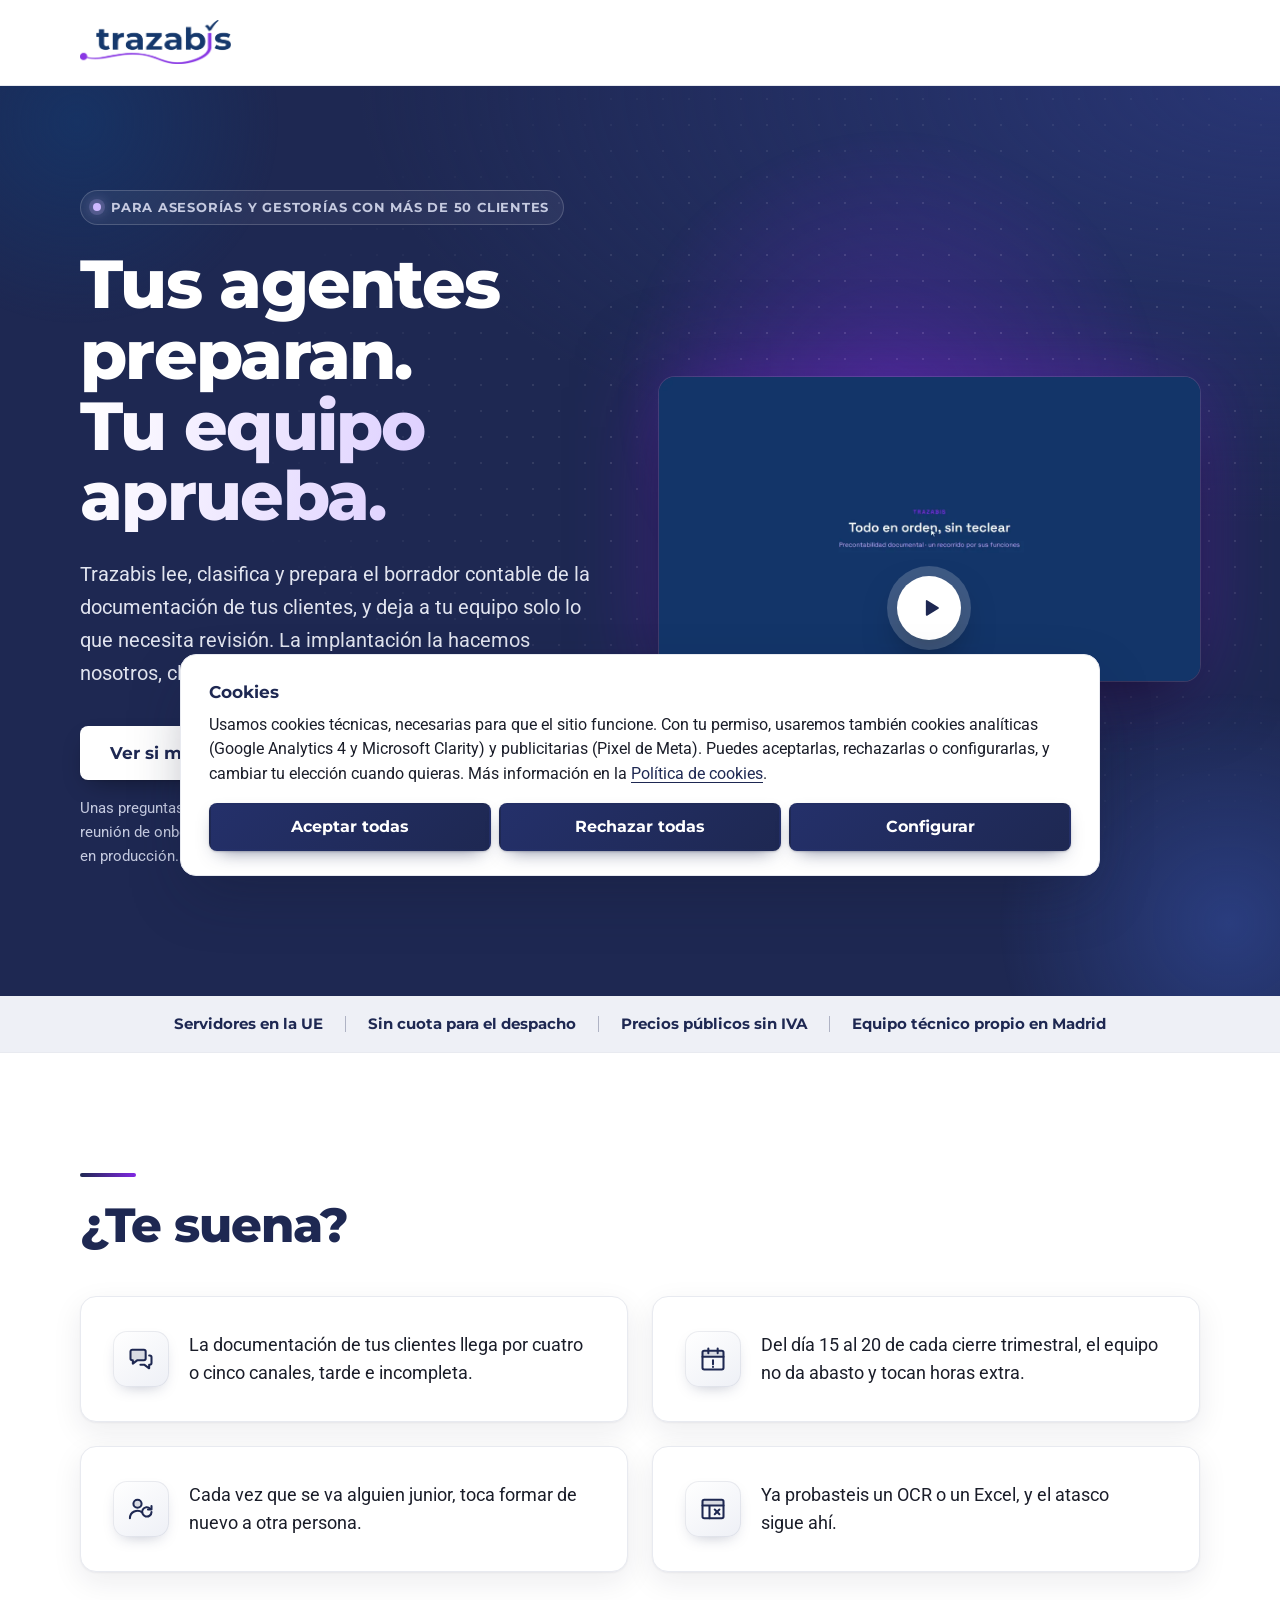
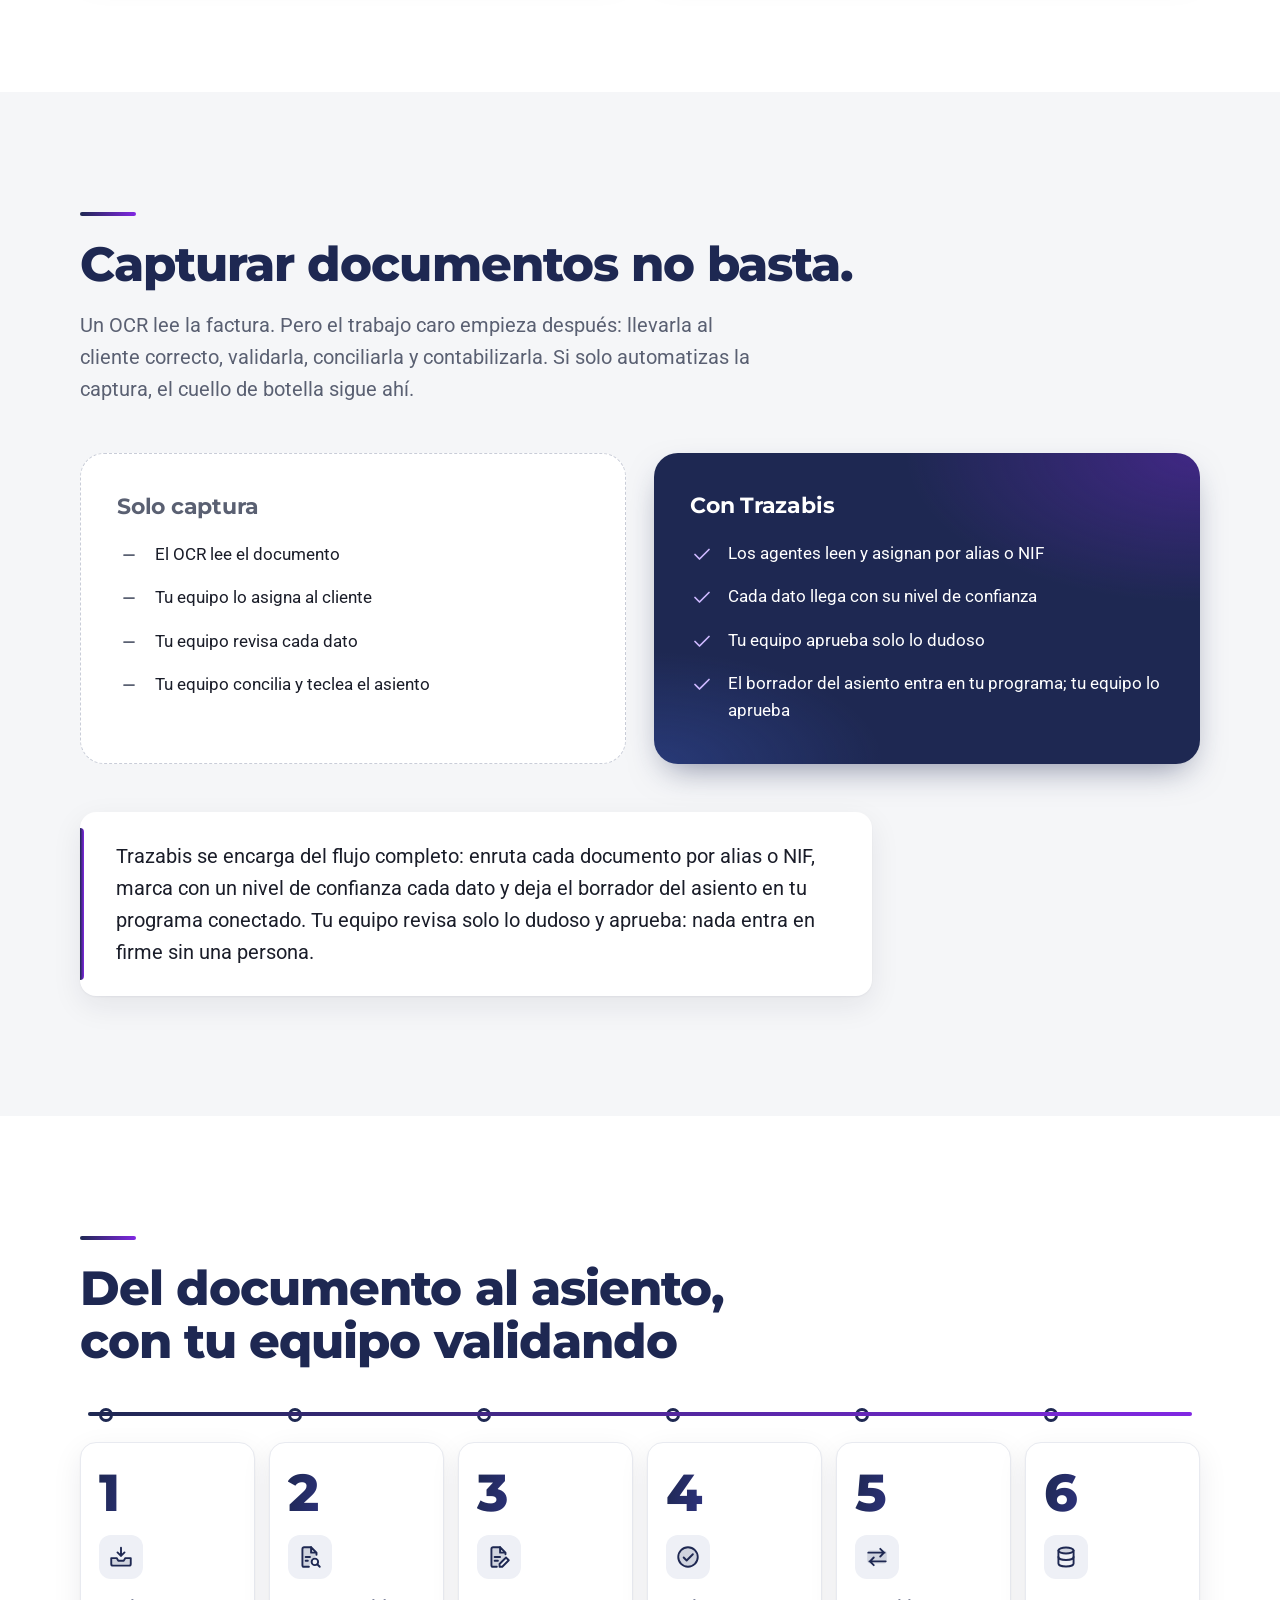
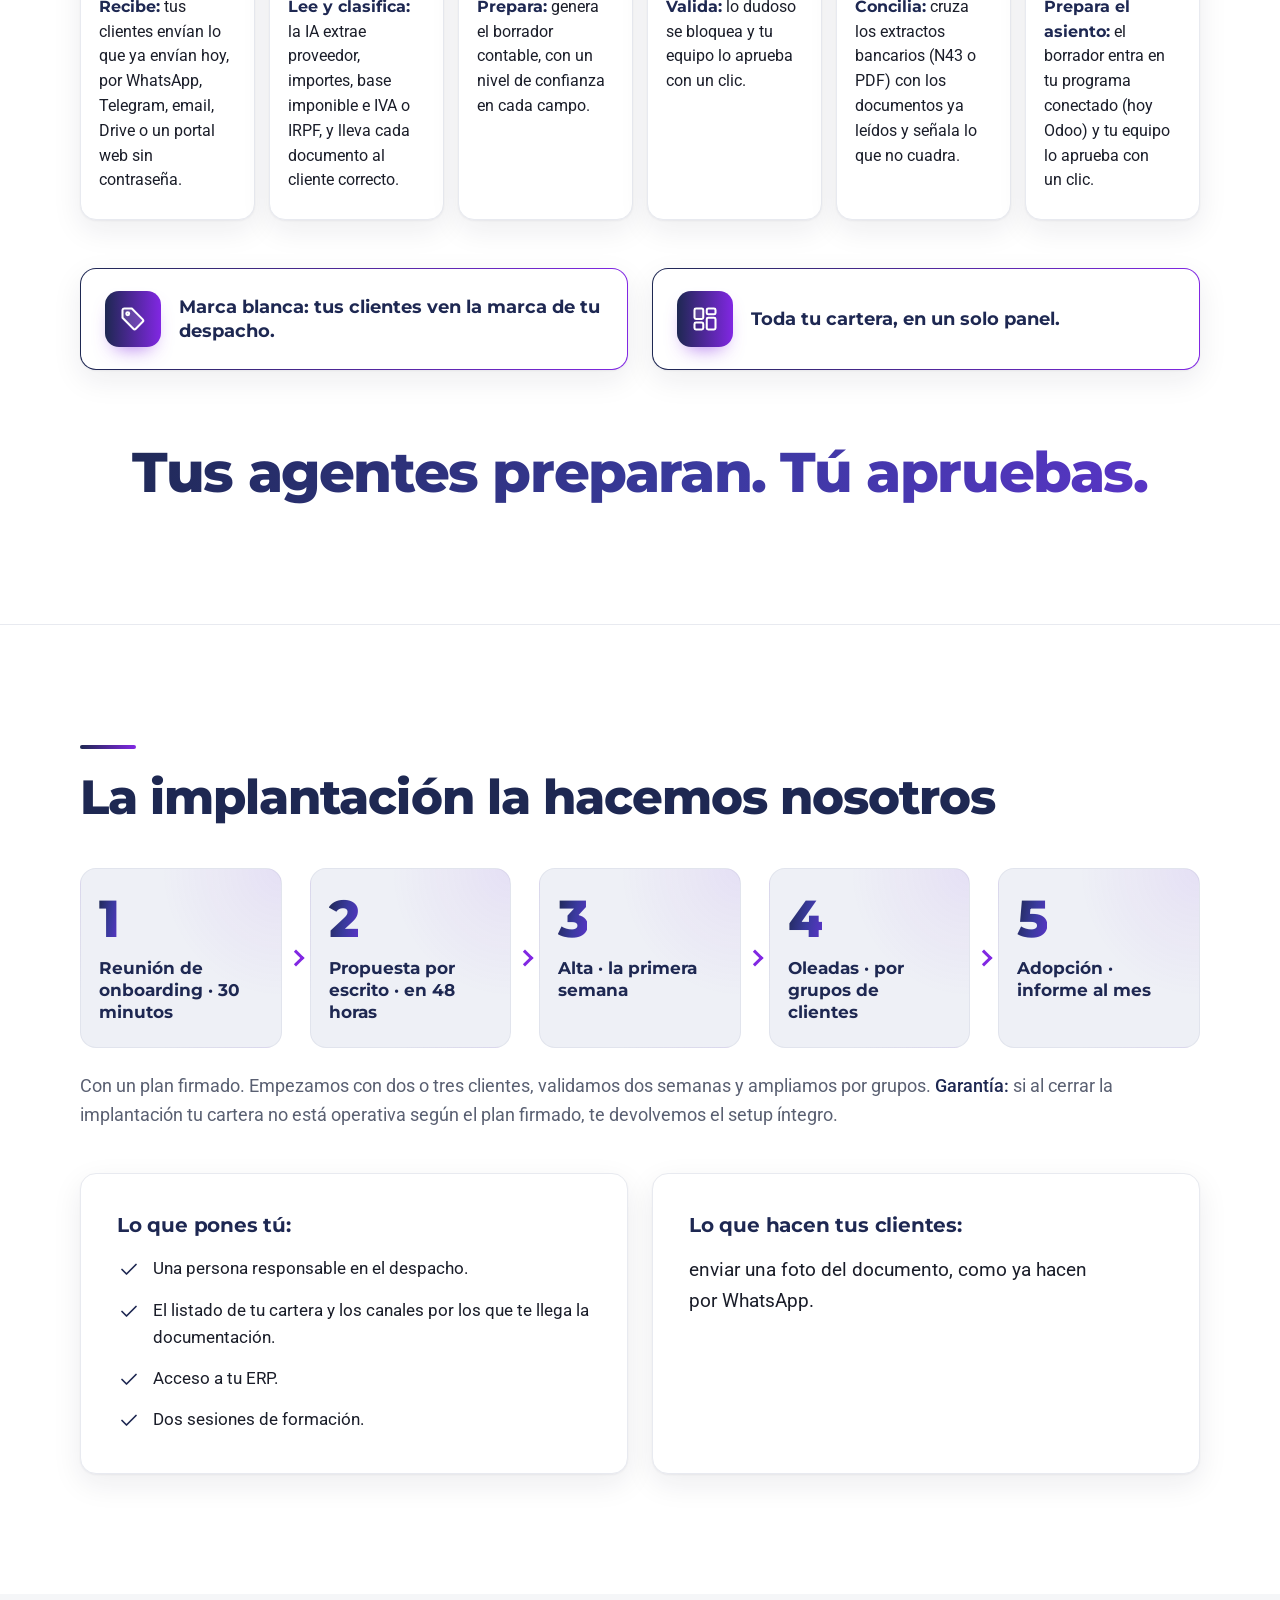
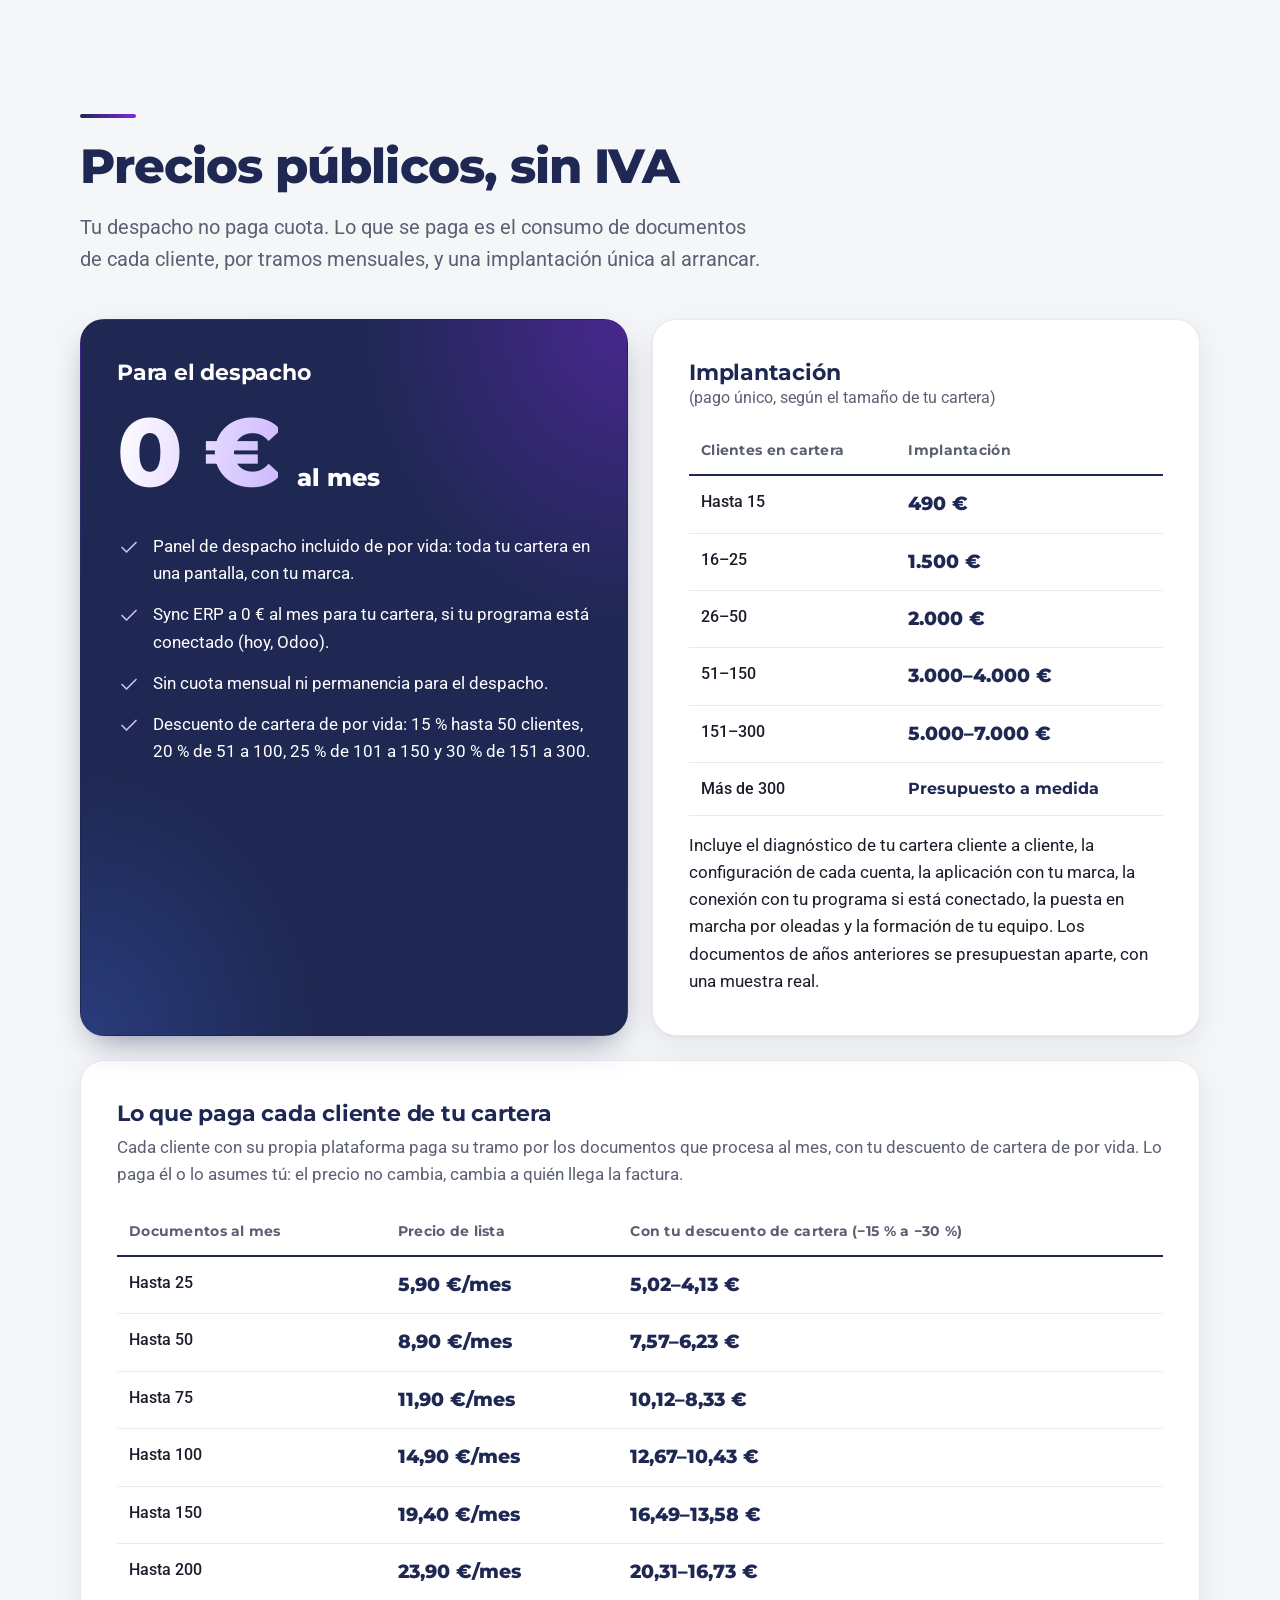
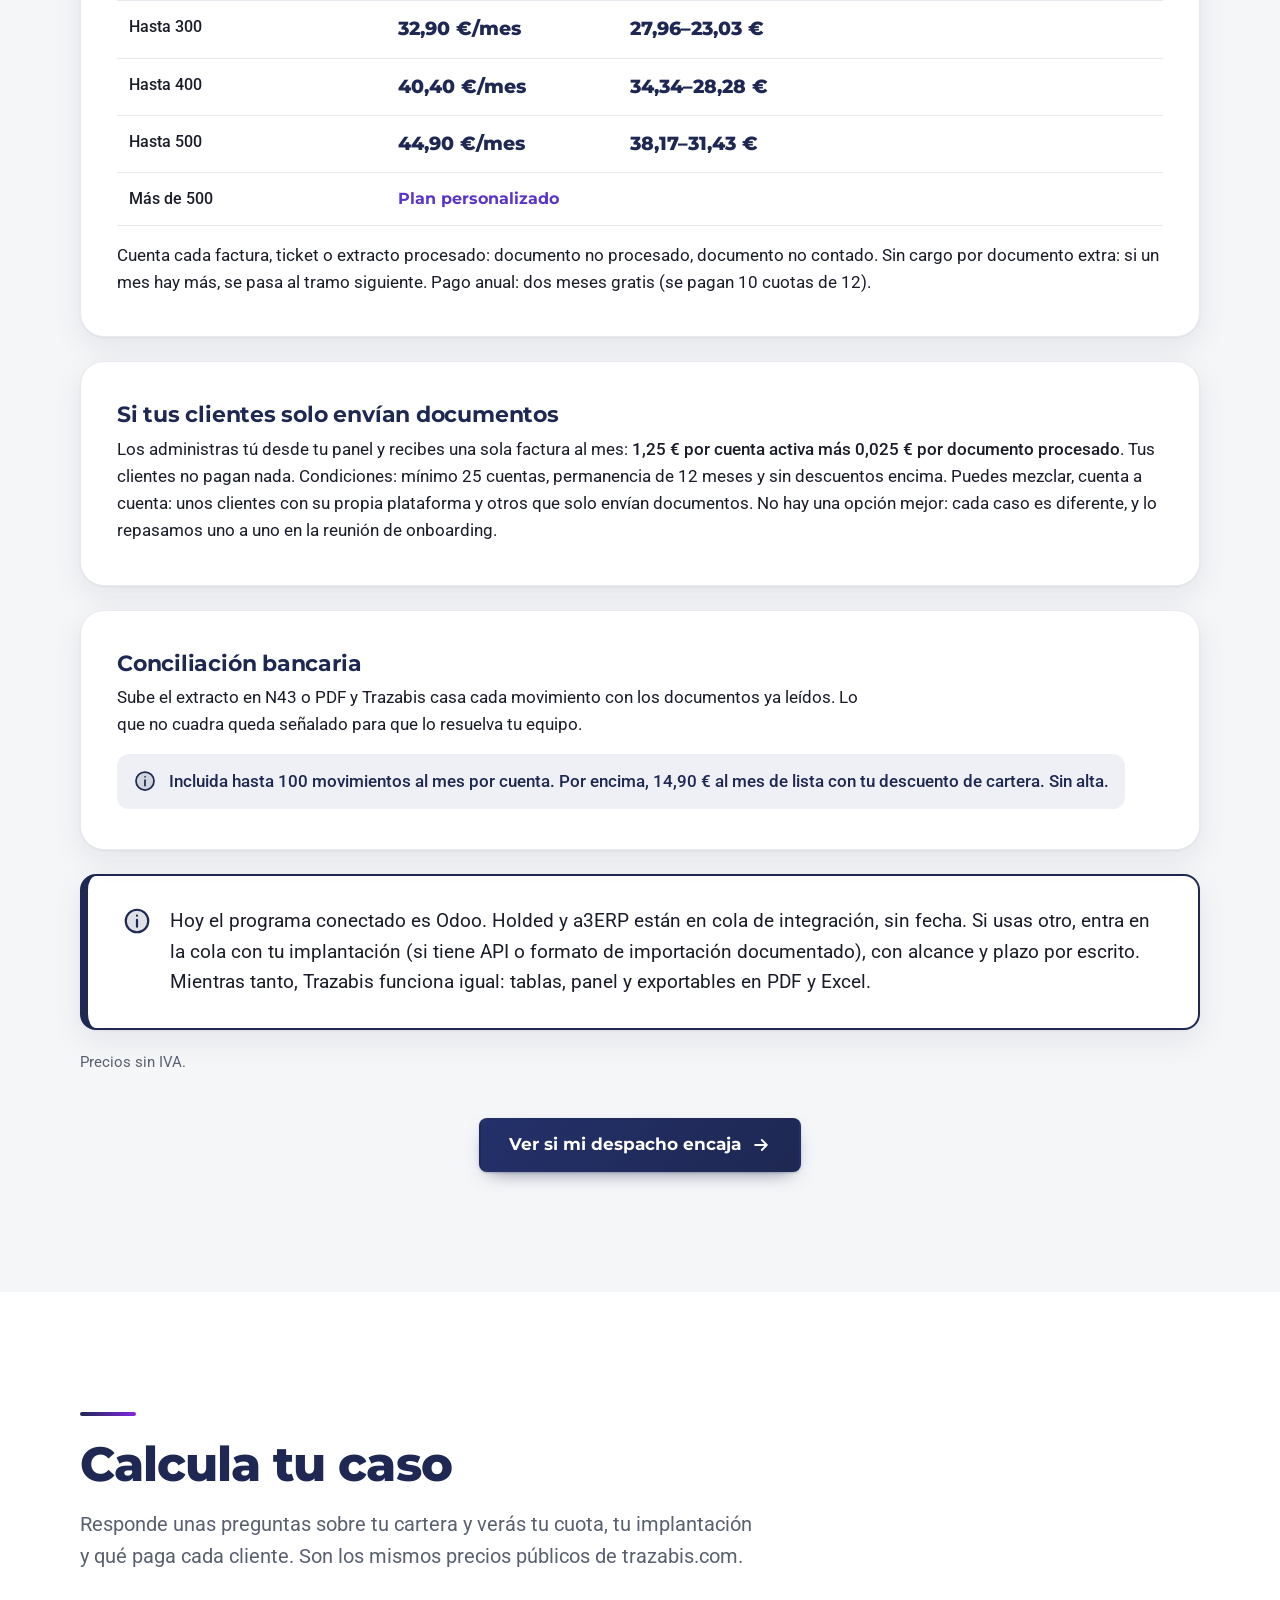
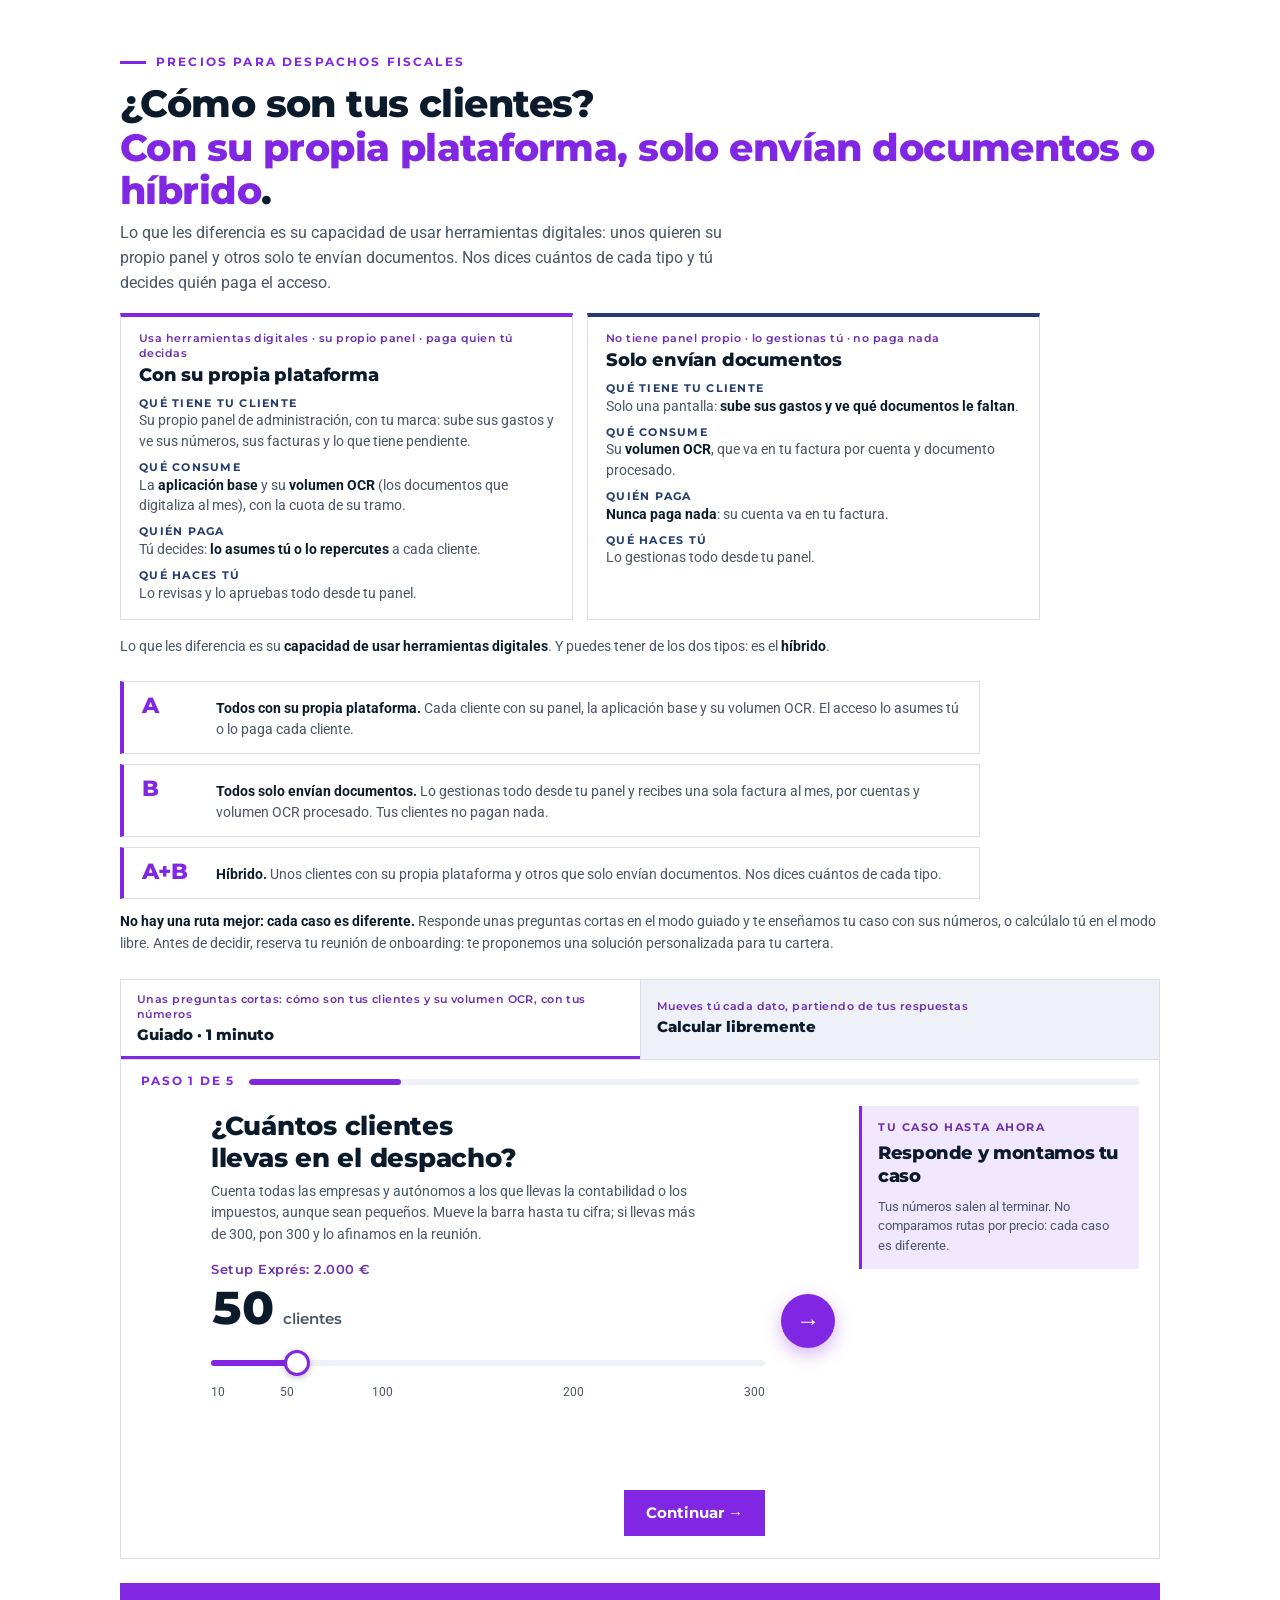
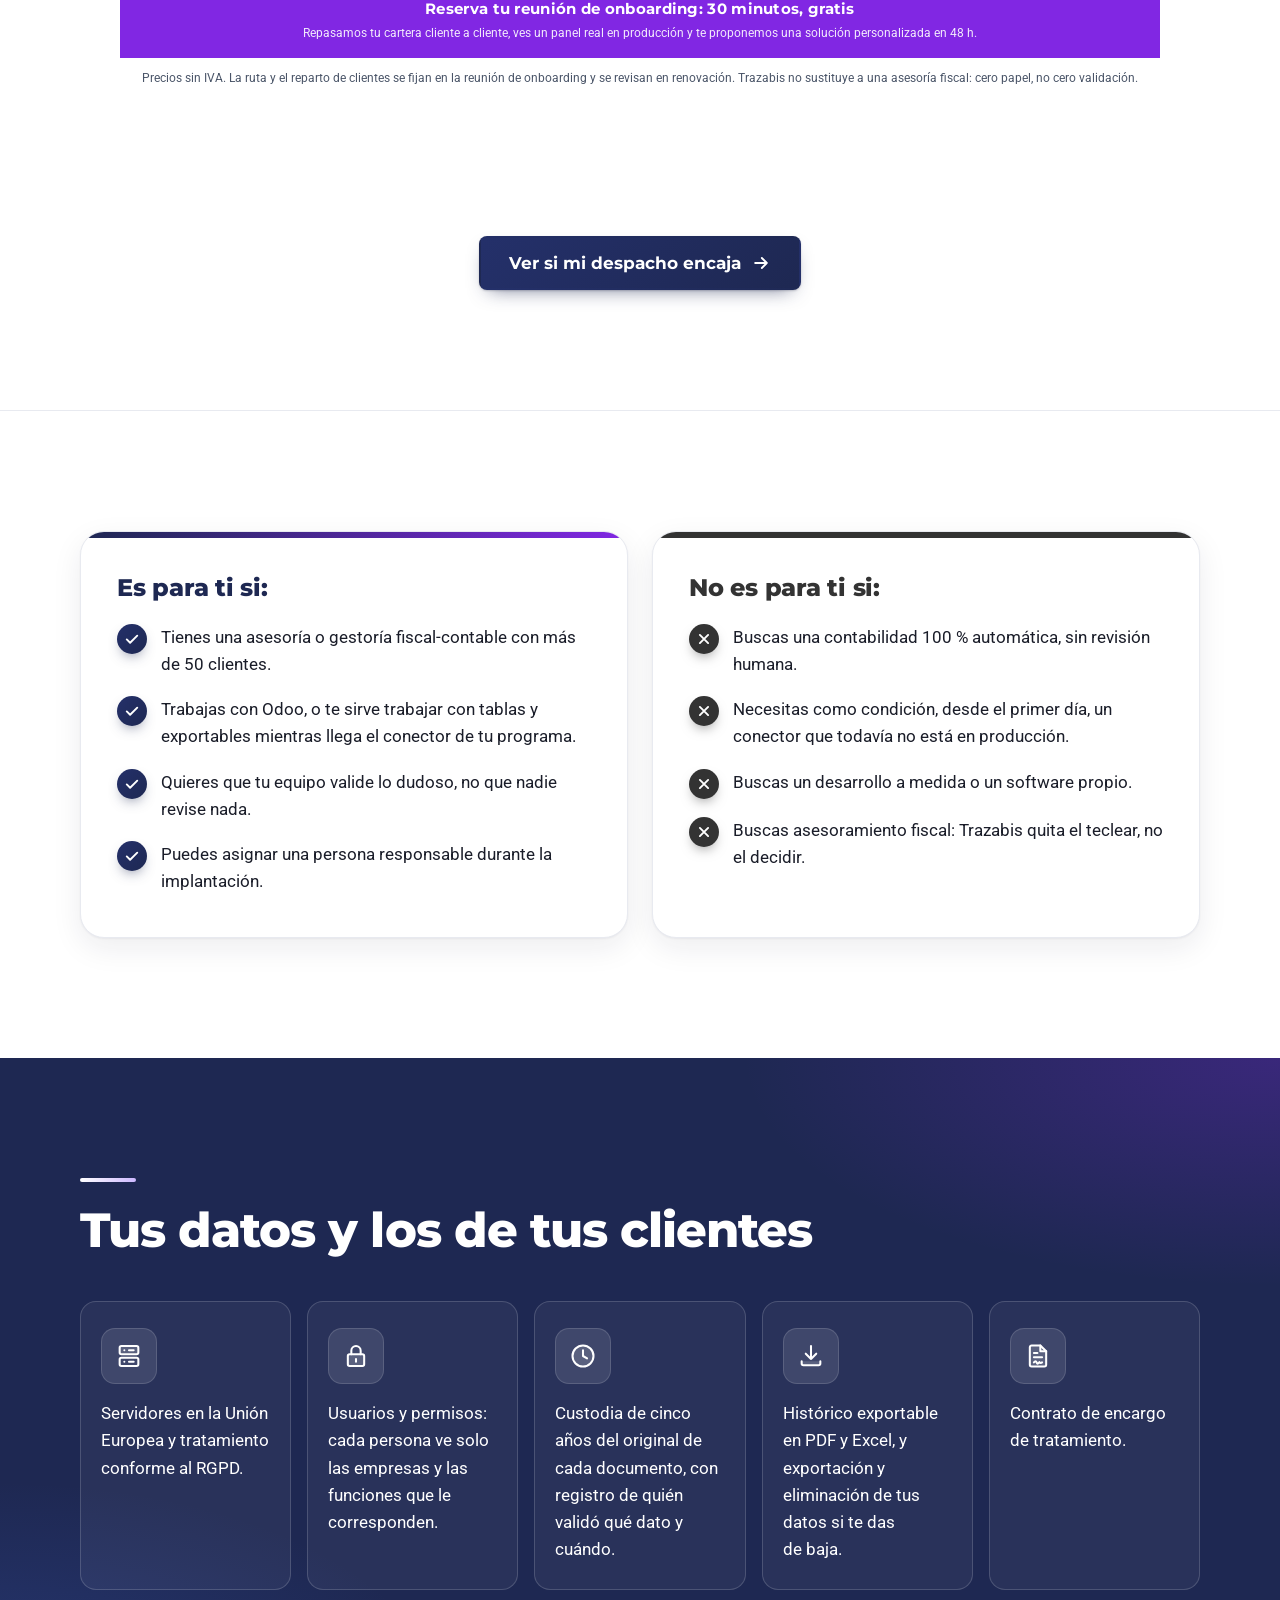
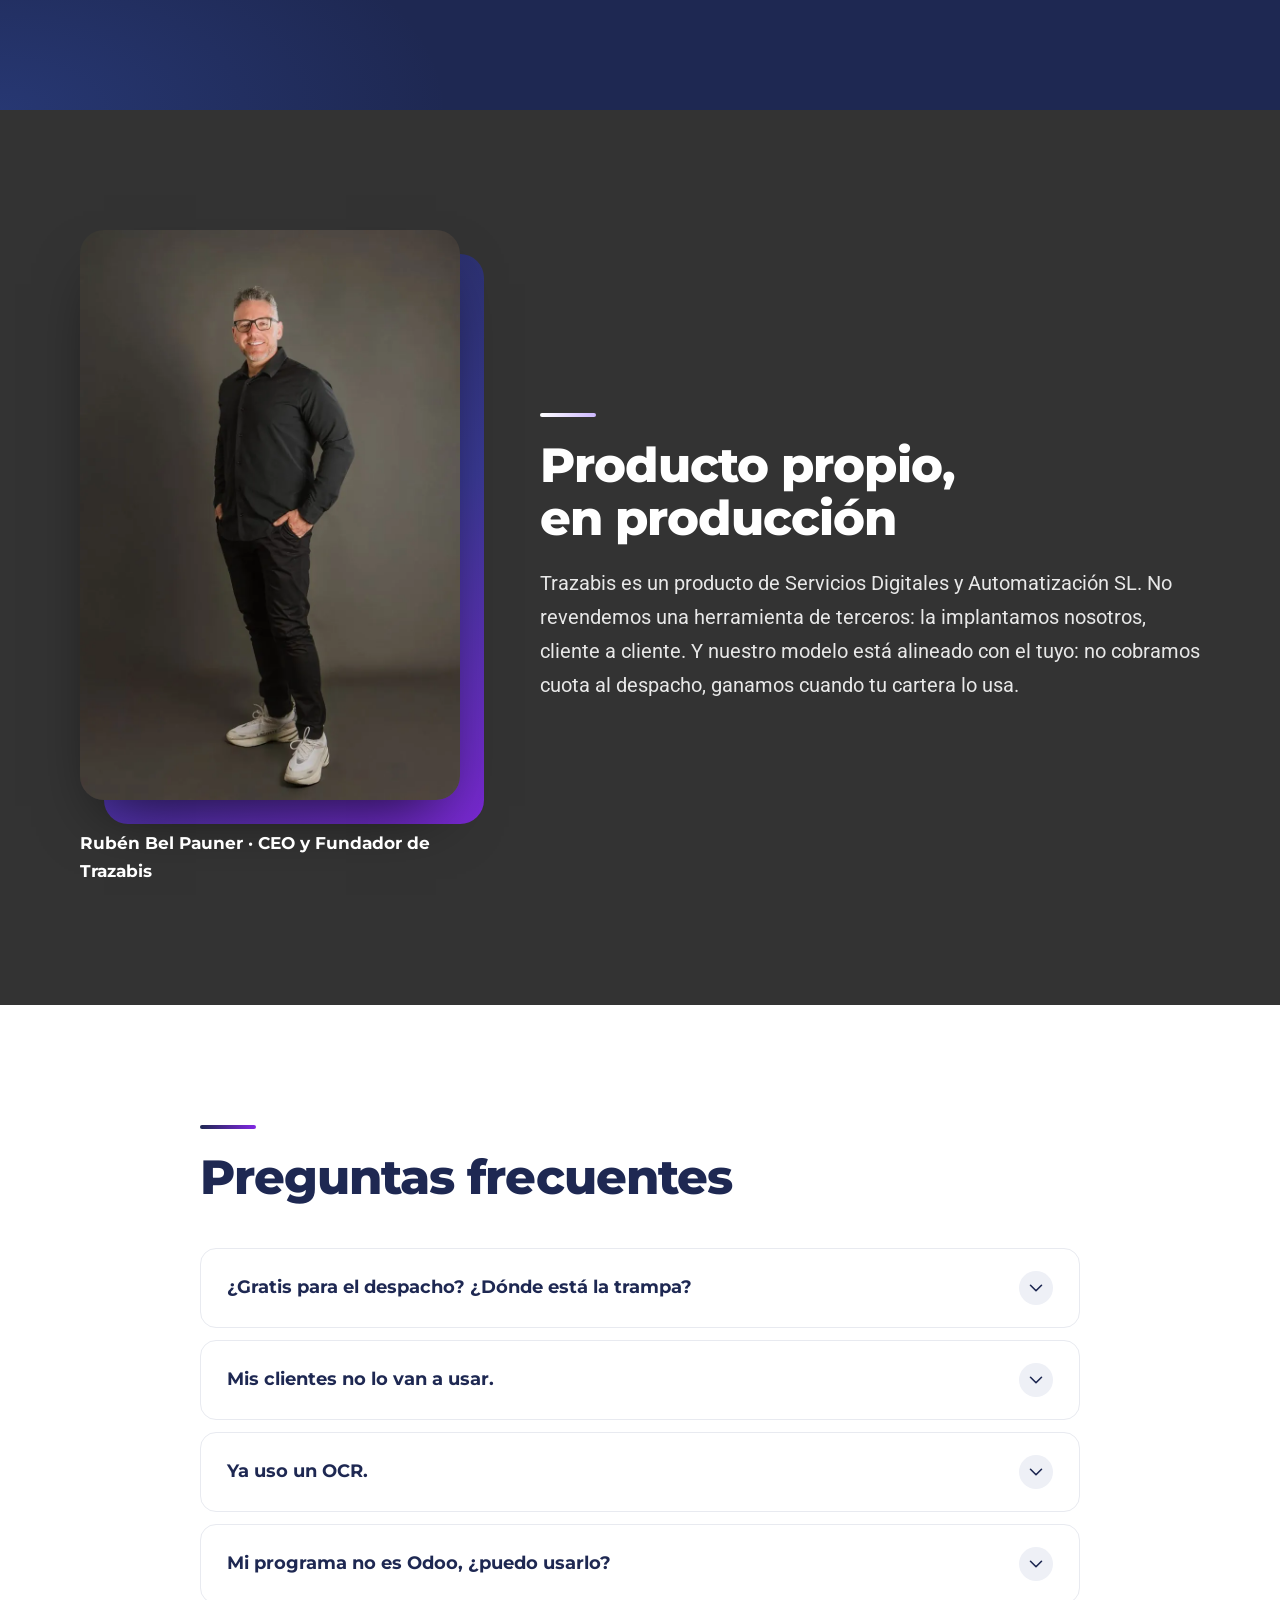
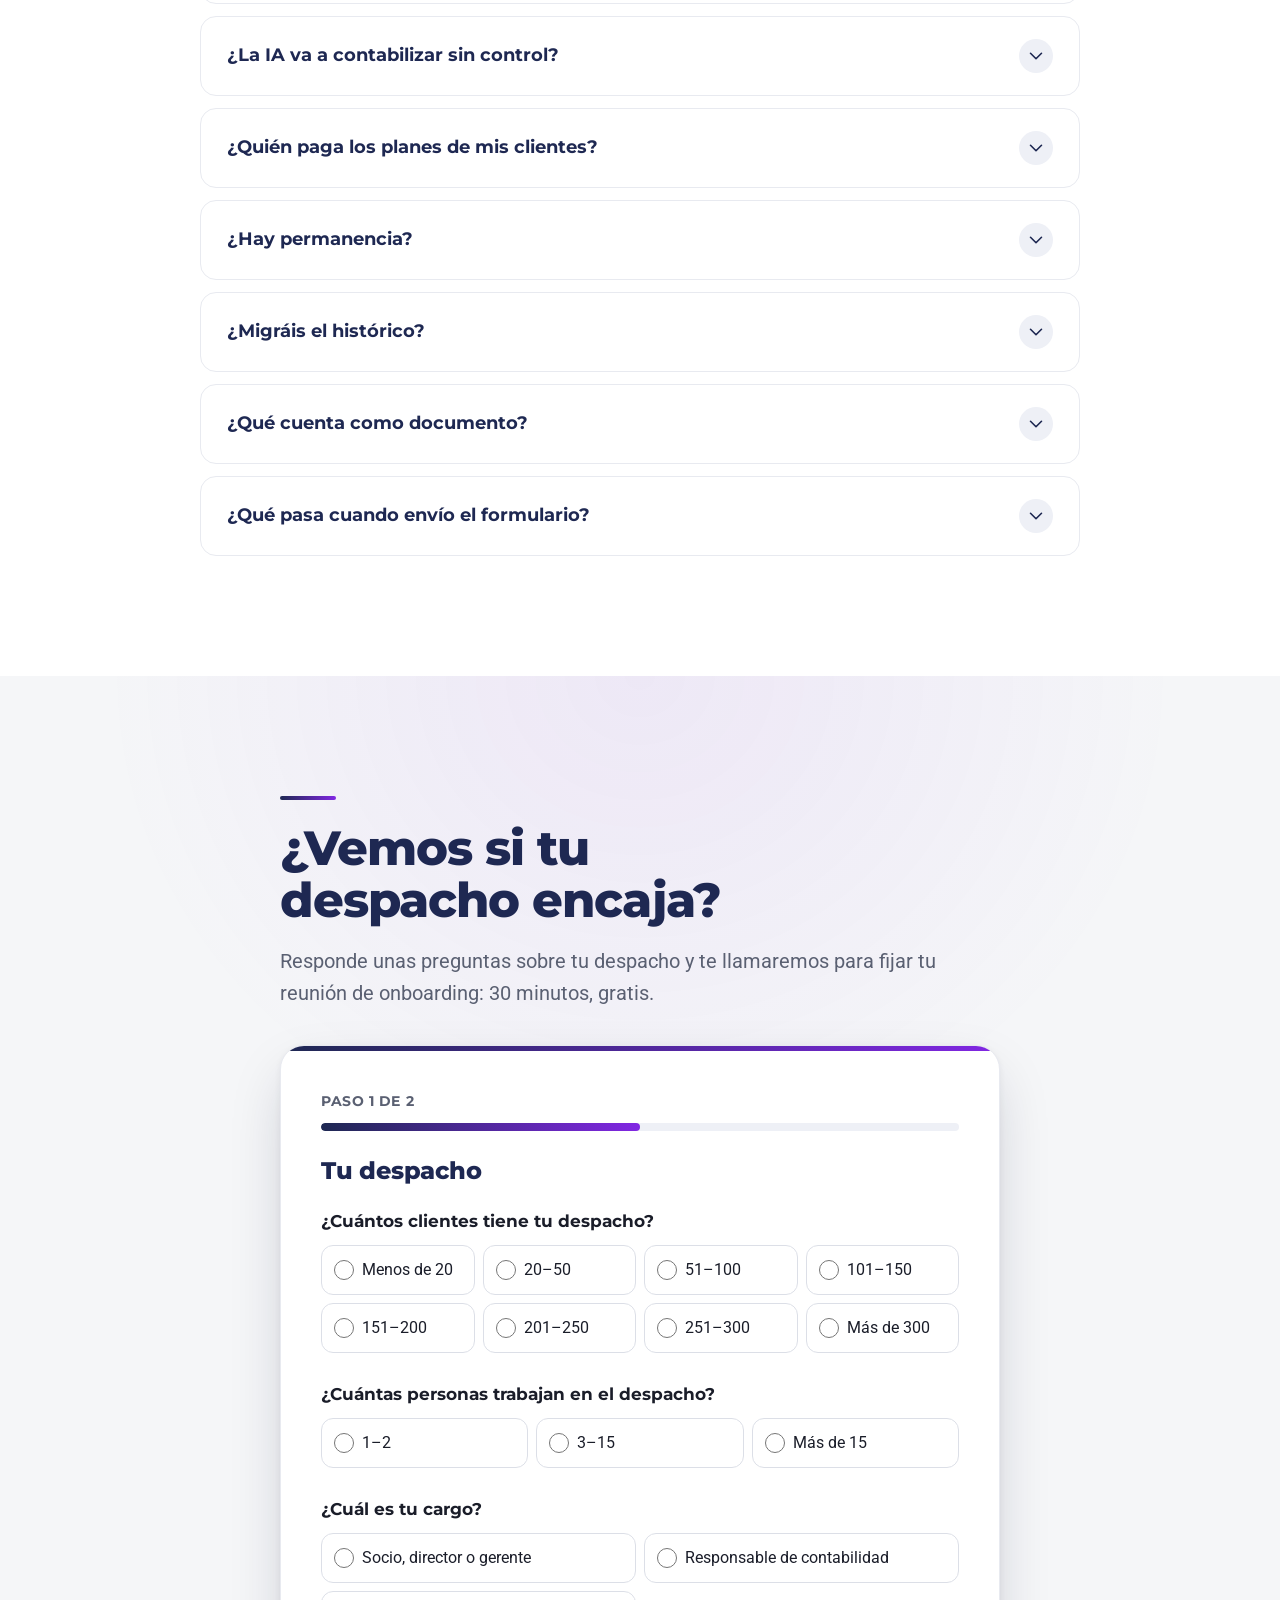
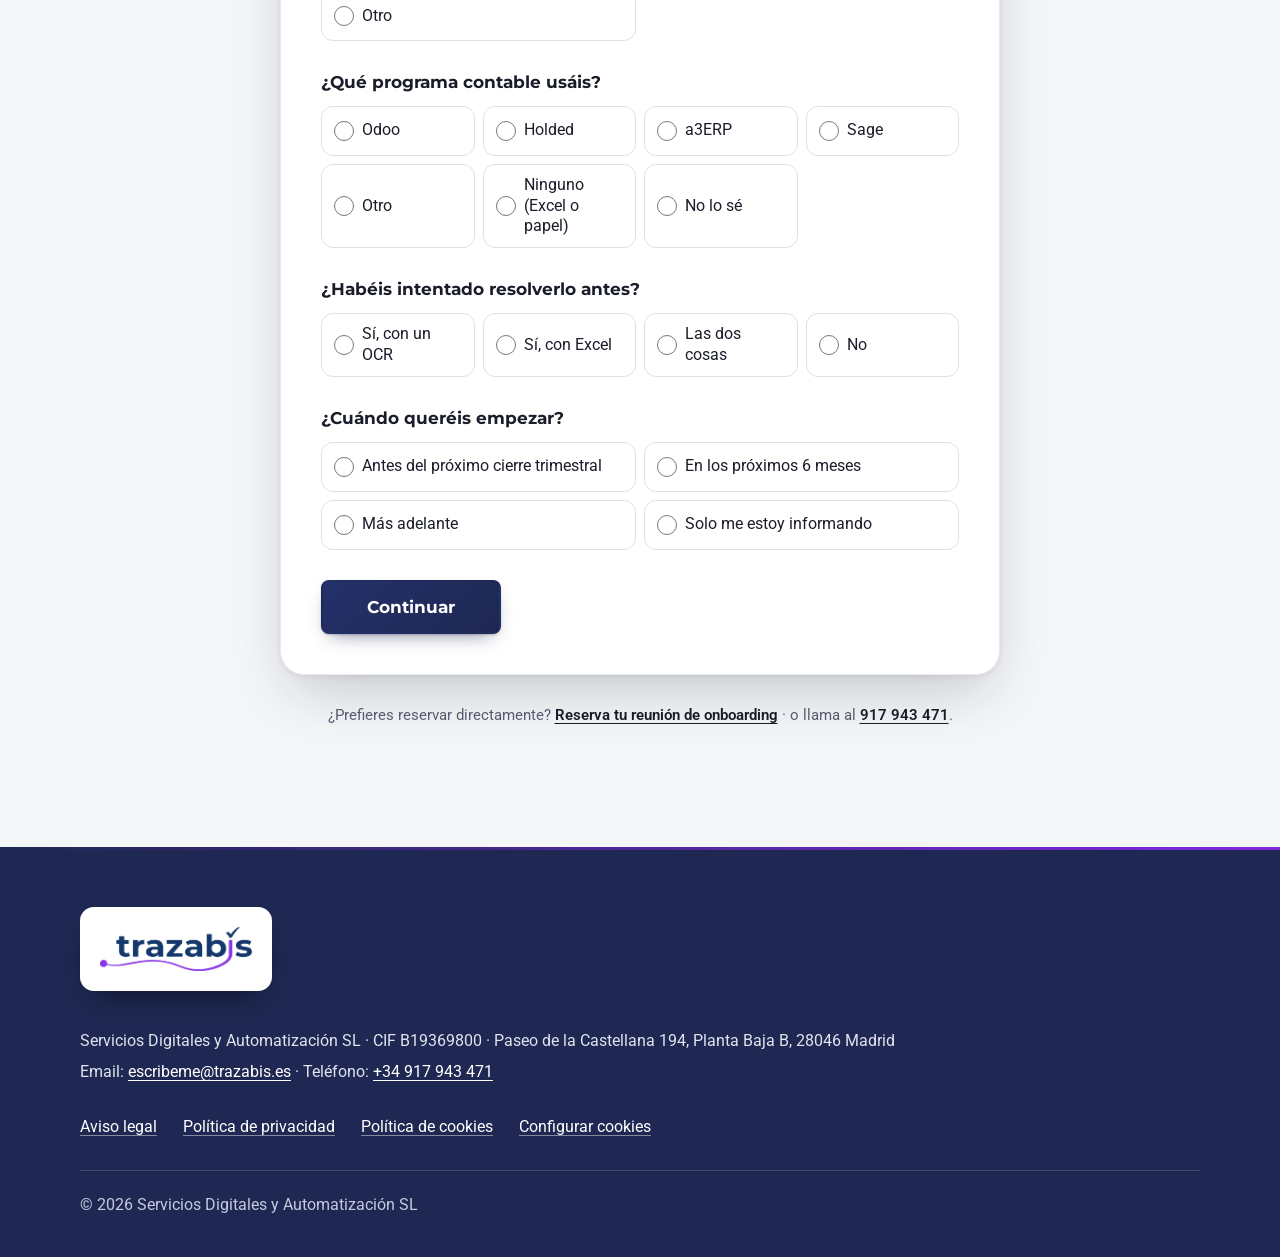
==== commit 2093323b: "Legales · Landing: domicilio definitivo, contacto sin JS y casillas sin marcadores - Pie: «Paseo de " ====
--- a/despachos/index.html
+++ b/despachos/index.html
@@ -16,11 +16,11 @@
   <link rel="preload" href="../assets/fonts/montserrat-latin.woff2" as="font" type="font/woff2" crossorigin>
   <link rel="preload" href="../assets/fonts/roboto-latin.woff2" as="font" type="font/woff2" crossorigin>
   <link rel="stylesheet" href="../assets/css/styles.css?v=20261014-1">
-  <script src="../assets/js/config.js?v=20261014-1" defer></script>
+  <script src="../assets/js/config.js?v=20261014-3" defer></script>
   <script src="../assets/js/datalayer.js?v=20261014-1" defer></script>
   <script src="../assets/js/consent.js?v=20261014-1" defer></script>
   <script src="../assets/js/main.js?v=20261014-1" defer></script>
-  <script src="../assets/js/formulario.js?v=20261014-1" defer></script>
+  <script src="../assets/js/formulario.js?v=20261014-2" defer></script>
   <script src="../assets/js/calculadora-integracion.js?v=20261014-1" defer></script>
   <script src="../assets/js/efectos.js?v=20261014-1" defer></script>
 </head>
@@ -635,8 +635,6 @@
               </div>
 
               <div class="casillas" role="group" aria-label="Consentimientos">
-                <p class="pendiente">[PENDIENTE abogado: validar los textos de las casillas antes de publicar]</p>
-
                 <div class="casilla">
                   <input type="checkbox" id="acepta_privacidad" name="acepta_privacidad" required>
                   <label for="acepta_privacidad">He leído y acepto la <a href="../legal/politica-privacidad.html" target="_blank" rel="noopener">política de privacidad<span class="visualmente-oculto"> (se abre en una pestaña nueva)</span></a>.</label>
@@ -657,7 +655,6 @@
                 <div class="casilla">
                   <input type="checkbox" id="acepta_medicion_publicitaria" name="acepta_medicion_publicitaria">
                   <label for="acepta_medicion_publicitaria">Acepto que mis datos de contacto se compartan cifrados con Meta para medir la eficacia de los anuncios. <span class="etiqueta-opcional">Opcional</span></label>
-                  <p class="pendiente casilla__pendiente">[PENDIENTE abogado: mantener o eliminar]</p>
                 </div>
               </div>
 
@@ -706,8 +703,8 @@
     <div class="contenedor">
       <span class="pie__logo"><img class="logo" src="../assets/img/logo-trazabis.webp" alt="Trazabis" width="643" height="187" loading="lazy" decoding="async"></span>
       <div class="pie__datos">
-        <p>Servicios Digitales y Automatización SL · CIF B19369800 · Paseo de la Castellana 194, Bajo B, 28048 Madrid</p>
-        <p>Email: <span class="pendiente" data-config="EMAIL_CONTACTO">[PENDIENTE: email de contacto]</span> · Teléfono: <span class="pendiente" data-config="TELEFONO_CONTACTO">[PENDIENTE: teléfono de contacto]</span></p>
+        <p>Servicios Digitales y Automatización SL · CIF B19369800 · Paseo de la Castellana 194, Planta Baja B, 28046 Madrid</p>
+        <p>Email: <span data-config="EMAIL_CONTACTO"><a href="mailto:escribeme@trazabis.es">escribeme@trazabis.es</a></span> · Teléfono: <span data-config="TELEFONO_CONTACTO"><a href="tel:+34917943471">+34 917 943 471</a></span></p>
       </div>
       <ul class="pie__enlaces">
         <li><a href="../legal/aviso-legal.html">Aviso legal</a></li>
